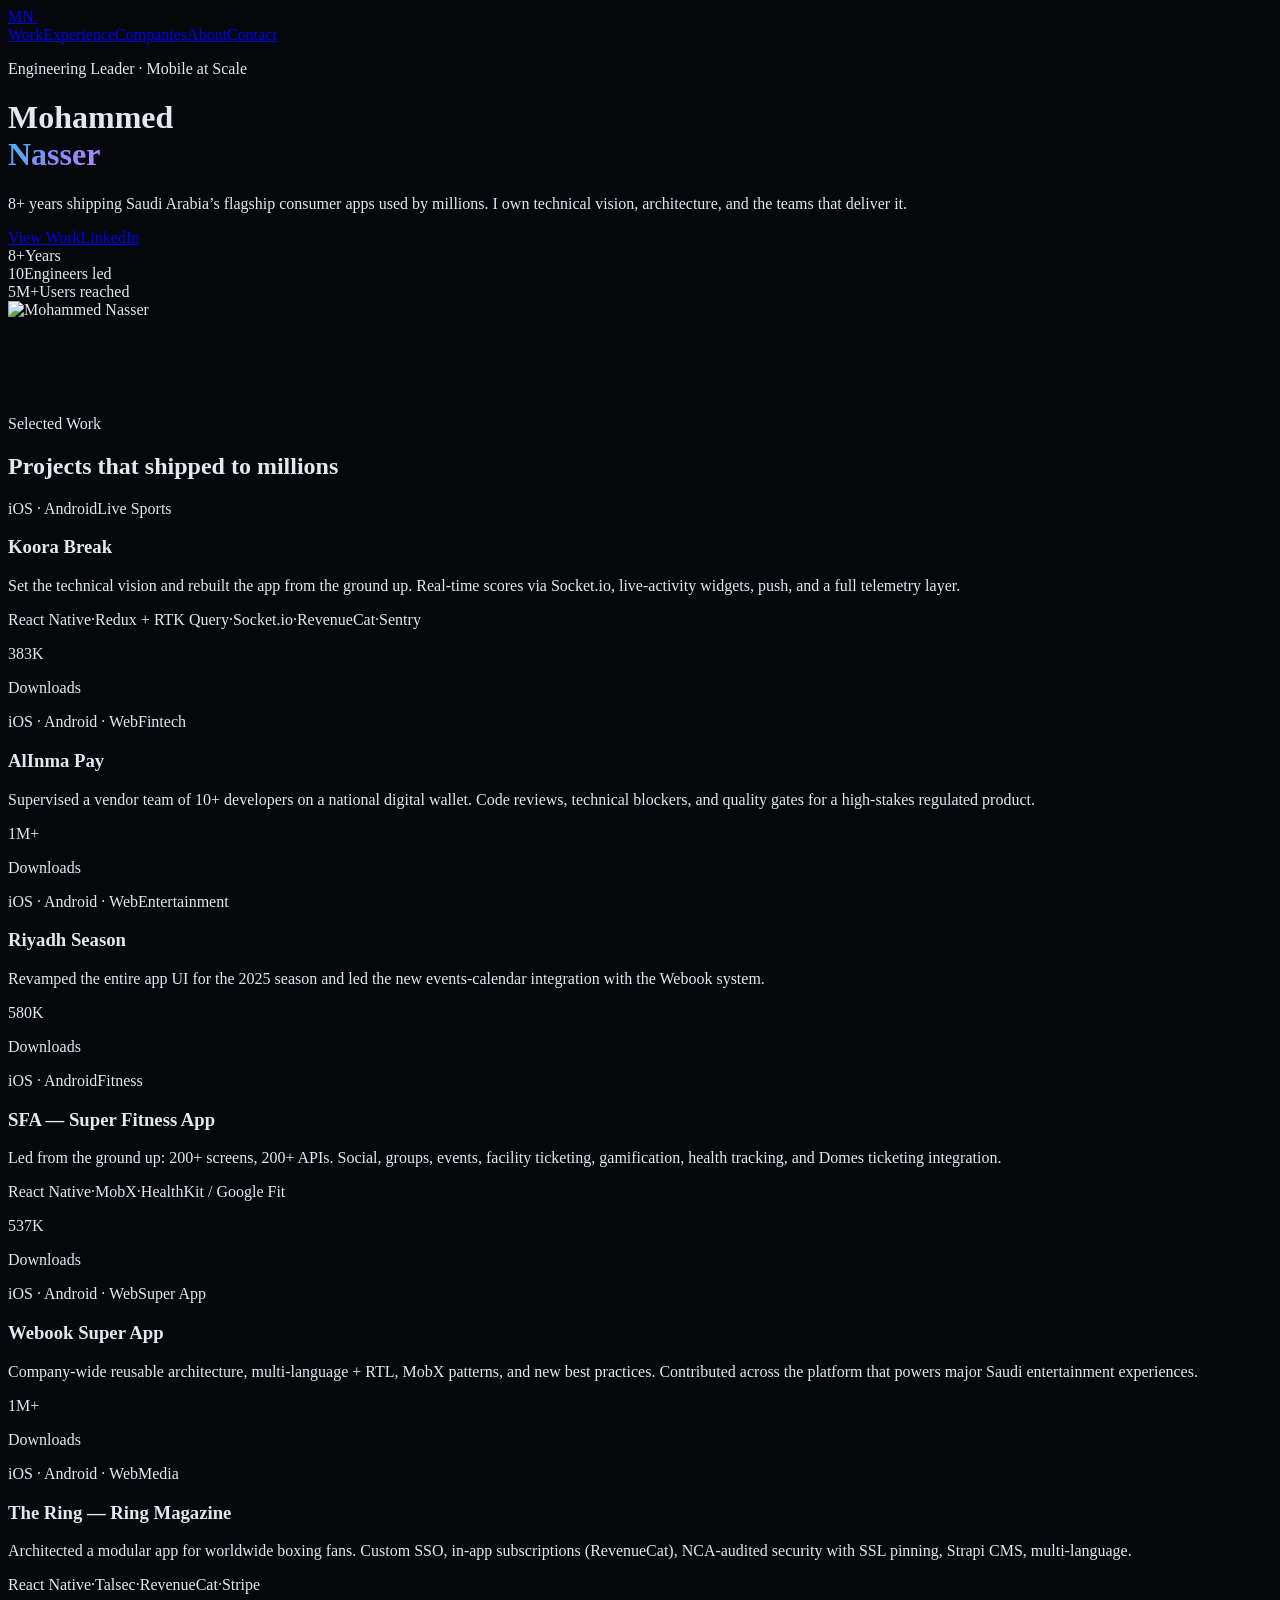
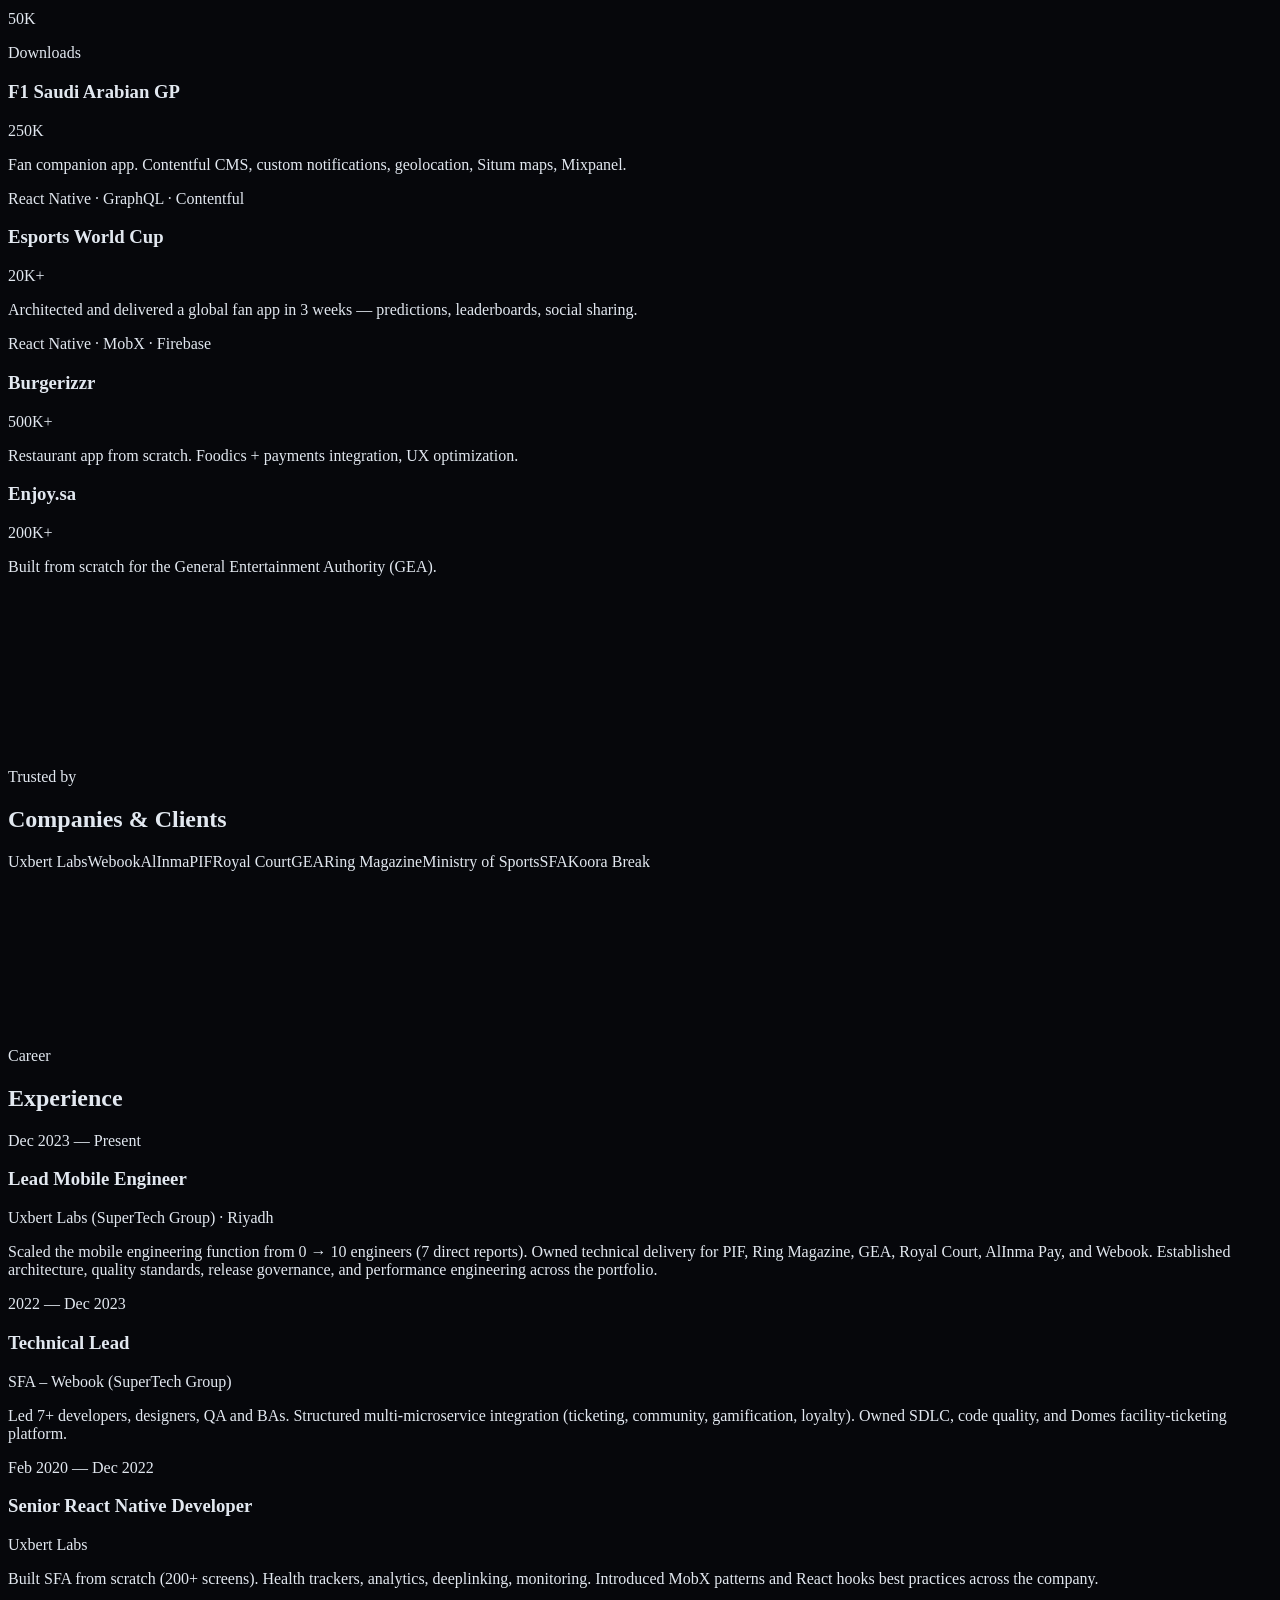
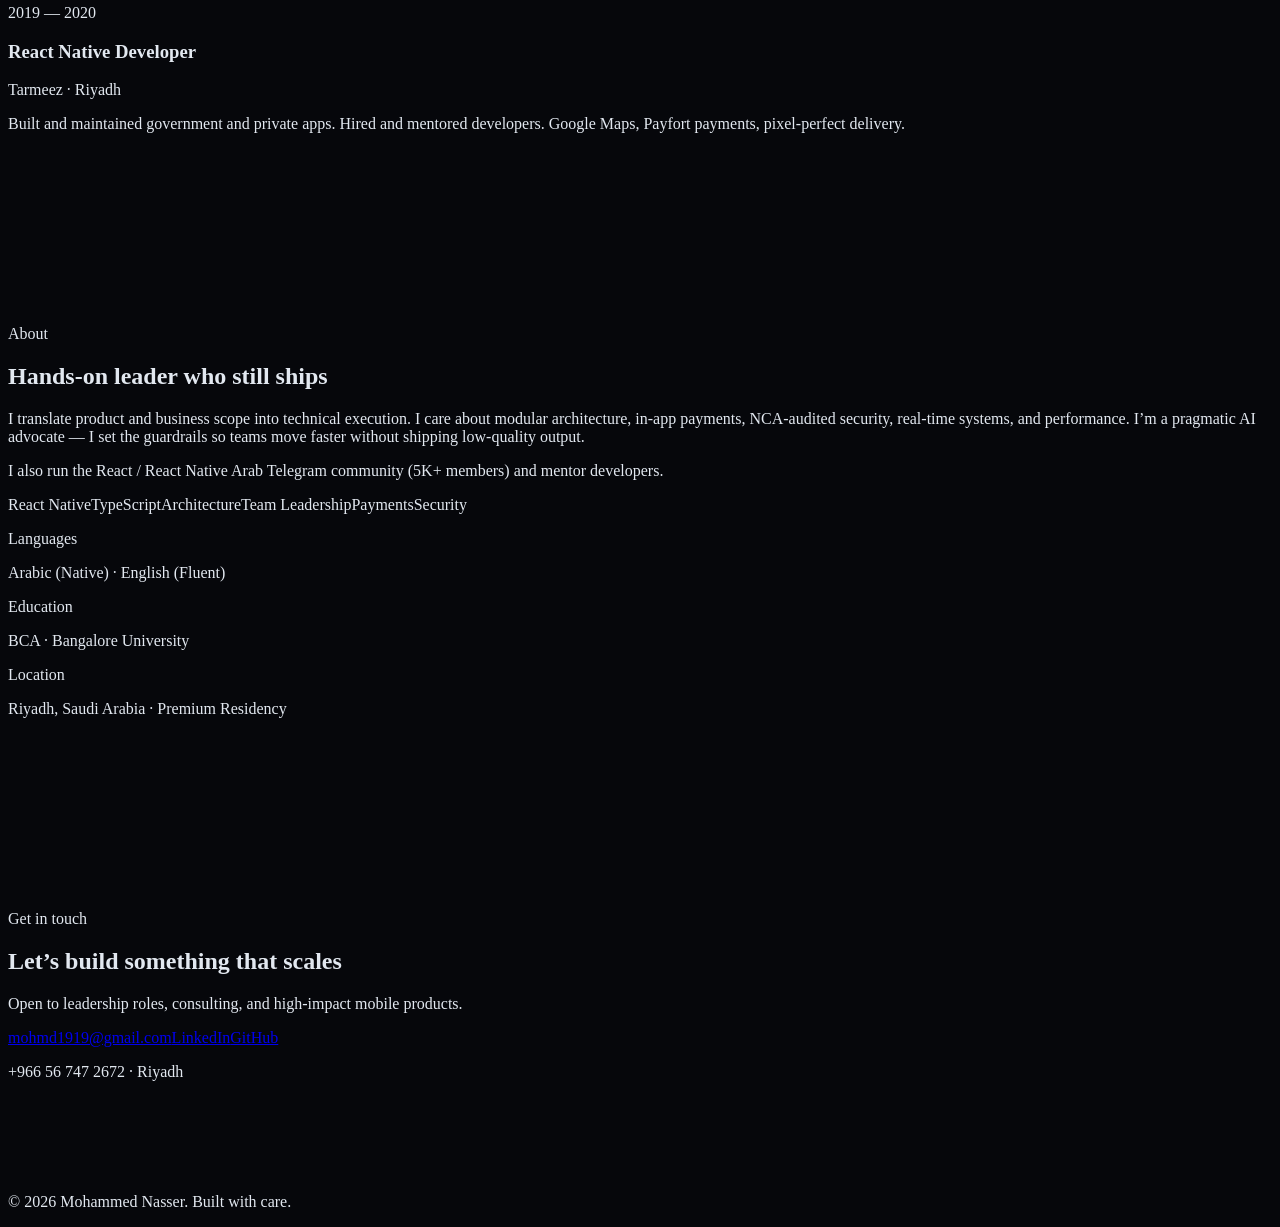
==== index.html @ 412ff5eb "feat: complete redesign — modern dark case-study portfolio for Engineering Leader role" ====
<!DOCTYPE html>
<html lang="en" class="scroll-smooth">
<head>
  <meta charset="UTF-8" />
  <meta name="viewport" content="width=device-width, initial-scale=1.0" />
  <title>Mohammed Nasser — Engineering Leader · Mobile at Scale</title>
  <meta name="description" content="Mobile technical lead with 8+ years building Saudi Arabia's flagship consumer apps. Scaled teams, owned architecture, and shipped products used by millions." />
  <link rel="icon" href="https://avatars.githubusercontent.com/u/35014984?v=4" />
  <script src="https://cdn.tailwindcss.com"></script>
  <script>tailwind.config={theme:{extend:{colors:{dark:{900:'#0a0c12',950:'#06070b'}},fontFamily:{sans:['Inter','system-ui','sans-serif']}}}}</script>
  <link href="https://fonts.googleapis.com/css2?family=Inter:wght@400;500;600;700;800&display=swap" rel="stylesheet" />
  <style>body{background:#06070b;color:#e2e8f0}.gradient-text{background:linear-gradient(135deg,#38bdf8,#818cf8,#c084fc);-webkit-background-clip:text;-webkit-text-fill-color:transparent}.card-hover{transition:all .3s ease}.card-hover:hover{transform:translateY(-4px);border-color:rgba(56,189,248,.4);box-shadow:0 20px 40px -15px rgba(56,189,248,.15)}.section-pad{padding:5rem 0}@media(max-width:768px){.section-pad{padding:3.5rem 0}}</style>
</head>
<body class="font-sans antialiased">
<nav class="fixed top-0 w-full z-50 bg-dark-950/80 backdrop-blur-xl border-b border-white/5"><div class="max-w-6xl mx-auto px-6 h-16 flex items-center justify-between"><a href="#" class="font-bold text-lg">MN<span class="text-sky-400">.</span></a><div class="hidden md:flex items-center gap-8 text-sm text-slate-400"><a href="#work" class="hover:text-white transition">Work</a><a href="#experience" class="hover:text-white transition">Experience</a><a href="#companies" class="hover:text-white transition">Companies</a><a href="#about" class="hover:text-white transition">About</a><a href="#contact" class="px-4 py-2 rounded-full bg-sky-500/10 text-sky-400 border border-sky-500/20 hover:bg-sky-500/20 transition">Contact</a></div></div></nav>
<header class="min-h-screen flex items-center pt-16"><div class="max-w-6xl mx-auto px-6 grid md:grid-cols-2 gap-12 items-center"><div><p class="text-sky-400 font-medium mb-4 tracking-wide text-sm uppercase">Engineering Leader · Mobile at Scale</p><h1 class="text-4xl md:text-6xl font-extrabold leading-tight mb-6">Mohammed<br/><span class="gradient-text">Nasser</span></h1><p class="text-lg text-slate-400 mb-8 max-w-lg leading-relaxed">8+ years shipping Saudi Arabia’s flagship consumer apps used by millions. I own technical vision, architecture, and the teams that deliver it.</p><div class="flex flex-wrap gap-4"><a href="#work" class="px-6 py-3 rounded-full bg-sky-500 text-dark-950 font-semibold hover:bg-sky-400 transition">View Work</a><a href="https://linkedin.com/in/mohmdalfaha" target="_blank" class="px-6 py-3 rounded-full border border-white/10 hover:border-white/30 transition">LinkedIn</a></div><div class="mt-10 flex gap-8 text-sm"><div><span class="block text-2xl font-bold text-white">8+</span><span class="text-slate-500">Years</span></div><div><span class="block text-2xl font-bold text-white">10</span><span class="text-slate-500">Engineers led</span></div><div><span class="block text-2xl font-bold text-white">5M+</span><span class="text-slate-500">Users reached</span></div></div></div><div class="relative"><div class="absolute -inset-4 bg-sky-500/20 blur-3xl rounded-full"></div><img src="https://avatars.githubusercontent.com/u/35014984?v=4" alt="Mohammed Nasser" class="relative rounded-2xl w-full max-w-md mx-auto border border-white/10 object-cover aspect-square" style="box-shadow:0 0 60px -15px rgba(56,189,248,.25)" /></div></div></header>
<section id="work" class="section-pad border-t border-white/5"><div class="max-w-6xl mx-auto px-6"><div class="mb-14"><p class="text-sky-400 text-sm font-medium uppercase tracking-wider mb-2">Selected Work</p><h2 class="text-3xl md:text-4xl font-bold">Projects that shipped to millions</h2></div><div class="grid gap-6">
<article class="card-hover group rounded-2xl border border-white/5 bg-dark-900/50 p-6 md:p-8 grid md:grid-cols-12 gap-6"><div class="md:col-span-8"><div class="flex flex-wrap gap-2 mb-3"><span class="text-xs px-2.5 py-1 rounded-full bg-sky-500/10 text-sky-400">iOS · Android</span><span class="text-xs px-2.5 py-1 rounded-full bg-white/5 text-slate-400">Live Sports</span></div><h3 class="text-2xl font-bold mb-2 group-hover:text-sky-400 transition">Koora Break</h3><p class="text-slate-400 mb-4">Set the technical vision and rebuilt the app from the ground up. Real-time scores via Socket.io, live-activity widgets, push, and a full telemetry layer.</p><div class="flex flex-wrap gap-2 text-xs text-slate-500"><span>React Native</span><span>·</span><span>Redux + RTK Query</span><span>·</span><span>Socket.io</span><span>·</span><span>RevenueCat</span><span>·</span><span>Sentry</span></div></div><div class="md:col-span-4 flex flex-col justify-center md:items-end"><p class="text-3xl font-bold text-white">383K</p><p class="text-slate-500 text-sm">Downloads</p></div></article>
<article class="card-hover group rounded-2xl border border-white/5 bg-dark-900/50 p-6 md:p-8 grid md:grid-cols-12 gap-6"><div class="md:col-span-8"><div class="flex flex-wrap gap-2 mb-3"><span class="text-xs px-2.5 py-1 rounded-full bg-sky-500/10 text-sky-400">iOS · Android · Web</span><span class="text-xs px-2.5 py-1 rounded-full bg-white/5 text-slate-400">Fintech</span></div><h3 class="text-2xl font-bold mb-2 group-hover:text-sky-400 transition">AlInma Pay</h3><p class="text-slate-400 mb-4">Supervised a vendor team of 10+ developers on a national digital wallet. Code reviews, technical blockers, and quality gates for a high-stakes regulated product.</p></div><div class="md:col-span-4 flex flex-col justify-center md:items-end"><p class="text-3xl font-bold text-white">1M+</p><p class="text-slate-500 text-sm">Downloads</p></div></article>
<article class="card-hover group rounded-2xl border border-white/5 bg-dark-900/50 p-6 md:p-8 grid md:grid-cols-12 gap-6"><div class="md:col-span-8"><div class="flex flex-wrap gap-2 mb-3"><span class="text-xs px-2.5 py-1 rounded-full bg-sky-500/10 text-sky-400">iOS · Android · Web</span><span class="text-xs px-2.5 py-1 rounded-full bg-white/5 text-slate-400">Entertainment</span></div><h3 class="text-2xl font-bold mb-2 group-hover:text-sky-400 transition">Riyadh Season</h3><p class="text-slate-400 mb-4">Revamped the entire app UI for the 2025 season and led the new events-calendar integration with the Webook system.</p></div><div class="md:col-span-4 flex flex-col justify-center md:items-end"><p class="text-3xl font-bold text-white">580K</p><p class="text-slate-500 text-sm">Downloads</p></div></article>
<article class="card-hover group rounded-2xl border border-white/5 bg-dark-900/50 p-6 md:p-8 grid md:grid-cols-12 gap-6"><div class="md:col-span-8"><div class="flex flex-wrap gap-2 mb-3"><span class="text-xs px-2.5 py-1 rounded-full bg-sky-500/10 text-sky-400">iOS · Android</span><span class="text-xs px-2.5 py-1 rounded-full bg-white/5 text-slate-400">Fitness</span></div><h3 class="text-2xl font-bold mb-2 group-hover:text-sky-400 transition">SFA — Super Fitness App</h3><p class="text-slate-400 mb-4">Led from the ground up: 200+ screens, 200+ APIs. Social, groups, events, facility ticketing, gamification, health tracking, and Domes ticketing integration.</p><div class="flex flex-wrap gap-2 text-xs text-slate-500"><span>React Native</span><span>·</span><span>MobX</span><span>·</span><span>HealthKit / Google Fit</span></div></div><div class="md:col-span-4 flex flex-col justify-center md:items-end"><p class="text-3xl font-bold text-white">537K</p><p class="text-slate-500 text-sm">Downloads</p></div></article>
<article class="card-hover group rounded-2xl border border-white/5 bg-dark-900/50 p-6 md:p-8 grid md:grid-cols-12 gap-6"><div class="md:col-span-8"><div class="flex flex-wrap gap-2 mb-3"><span class="text-xs px-2.5 py-1 rounded-full bg-sky-500/10 text-sky-400">iOS · Android · Web</span><span class="text-xs px-2.5 py-1 rounded-full bg-white/5 text-slate-400">Super App</span></div><h3 class="text-2xl font-bold mb-2 group-hover:text-sky-400 transition">Webook Super App</h3><p class="text-slate-400 mb-4">Company-wide reusable architecture, multi-language + RTL, MobX patterns, and new best practices. Contributed across the platform that powers major Saudi entertainment experiences.</p></div><div class="md:col-span-4 flex flex-col justify-center md:items-end"><p class="text-3xl font-bold text-white">1M+</p><p class="text-slate-500 text-sm">Downloads</p></div></article>
<article class="card-hover group rounded-2xl border border-white/5 bg-dark-900/50 p-6 md:p-8 grid md:grid-cols-12 gap-6"><div class="md:col-span-8"><div class="flex flex-wrap gap-2 mb-3"><span class="text-xs px-2.5 py-1 rounded-full bg-sky-500/10 text-sky-400">iOS · Android · Web</span><span class="text-xs px-2.5 py-1 rounded-full bg-white/5 text-slate-400">Media</span></div><h3 class="text-2xl font-bold mb-2 group-hover:text-sky-400 transition">The Ring — Ring Magazine</h3><p class="text-slate-400 mb-4">Architected a modular app for worldwide boxing fans. Custom SSO, in-app subscriptions (RevenueCat), NCA-audited security with SSL pinning, Strapi CMS, multi-language.</p><div class="flex flex-wrap gap-2 text-xs text-slate-500"><span>React Native</span><span>·</span><span>Talsec</span><span>·</span><span>RevenueCat</span><span>·</span><span>Stripe</span></div></div><div class="md:col-span-4 flex flex-col justify-center md:items-end"><p class="text-3xl font-bold text-white">50K</p><p class="text-slate-500 text-sm">Downloads</p></div></article>
<div class="grid md:grid-cols-2 gap-6"><article class="card-hover rounded-2xl border border-white/5 bg-dark-900/50 p-6"><div class="flex justify-between items-start mb-3"><h3 class="text-xl font-bold">F1 Saudi Arabian GP</h3><span class="text-lg font-semibold text-sky-400">250K</span></div><p class="text-slate-400 text-sm mb-3">Fan companion app. Contentful CMS, custom notifications, geolocation, Situm maps, Mixpanel.</p><p class="text-xs text-slate-500">React Native · GraphQL · Contentful</p></article><article class="card-hover rounded-2xl border border-white/5 bg-dark-900/50 p-6"><div class="flex justify-between items-start mb-3"><h3 class="text-xl font-bold">Esports World Cup</h3><span class="text-lg font-semibold text-sky-400">20K+</span></div><p class="text-slate-400 text-sm mb-3">Architected and delivered a global fan app in 3 weeks — predictions, leaderboards, social sharing.</p><p class="text-xs text-slate-500">React Native · MobX · Firebase</p></article><article class="card-hover rounded-2xl border border-white/5 bg-dark-900/50 p-6"><div class="flex justify-between items-start mb-3"><h3 class="text-xl font-bold">Burgerizzr</h3><span class="text-lg font-semibold text-sky-400">500K+</span></div><p class="text-slate-400 text-sm mb-3">Restaurant app from scratch. Foodics + payments integration, UX optimization.</p></article><article class="card-hover rounded-2xl border border-white/5 bg-dark-900/50 p-6"><div class="flex justify-between items-start mb-3"><h3 class="text-xl font-bold">Enjoy.sa</h3><span class="text-lg font-semibold text-sky-400">200K+</span></div><p class="text-slate-400 text-sm mb-3">Built from scratch for the General Entertainment Authority (GEA).</p></article></div></div></div></section>
<section id="companies" class="section-pad border-t border-white/5 bg-dark-900/30"><div class="max-w-6xl mx-auto px-6"><div class="mb-12 text-center"><p class="text-sky-400 text-sm font-medium uppercase tracking-wider mb-2">Trusted by</p><h2 class="text-3xl font-bold">Companies & Clients</h2></div><div class="flex flex-wrap justify-center gap-x-12 gap-y-8 items-center text-slate-400 text-lg font-medium"><span class="hover:text-white transition">Uxbert Labs</span><span class="hover:text-white transition">Webook</span><span class="hover:text-white transition">AlInma</span><span class="hover:text-white transition">PIF</span><span class="hover:text-white transition">Royal Court</span><span class="hover:text-white transition">GEA</span><span class="hover:text-white transition">Ring Magazine</span><span class="hover:text-white transition">Ministry of Sports</span><span class="hover:text-white transition">SFA</span><span class="hover:text-white transition">Koora Break</span></div></div></section>
<section id="experience" class="section-pad border-t border-white/5"><div class="max-w-6xl mx-auto px-6"><div class="mb-14"><p class="text-sky-400 text-sm font-medium uppercase tracking-wider mb-2">Career</p><h2 class="text-3xl md:text-4xl font-bold">Experience</h2></div><div class="space-y-10"><div class="grid md:grid-cols-12 gap-4"><div class="md:col-span-3 text-slate-500 text-sm">Dec 2023 — Present</div><div class="md:col-span-9"><h3 class="text-xl font-bold">Lead Mobile Engineer</h3><p class="text-sky-400 mb-2">Uxbert Labs (SuperTech Group) · Riyadh</p><p class="text-slate-400">Scaled the mobile engineering function from 0 → 10 engineers (7 direct reports). Owned technical delivery for PIF, Ring Magazine, GEA, Royal Court, AlInma Pay, and Webook. Established architecture, quality standards, release governance, and performance engineering across the portfolio.</p></div></div><div class="grid md:grid-cols-12 gap-4"><div class="md:col-span-3 text-slate-500 text-sm">2022 — Dec 2023</div><div class="md:col-span-9"><h3 class="text-xl font-bold">Technical Lead</h3><p class="text-sky-400 mb-2">SFA – Webook (SuperTech Group)</p><p class="text-slate-400">Led 7+ developers, designers, QA and BAs. Structured multi-microservice integration (ticketing, community, gamification, loyalty). Owned SDLC, code quality, and Domes facility-ticketing platform.</p></div></div><div class="grid md:grid-cols-12 gap-4"><div class="md:col-span-3 text-slate-500 text-sm">Feb 2020 — Dec 2022</div><div class="md:col-span-9"><h3 class="text-xl font-bold">Senior React Native Developer</h3><p class="text-sky-400 mb-2">Uxbert Labs</p><p class="text-slate-400">Built SFA from scratch (200+ screens). Health trackers, analytics, deeplinking, monitoring. Introduced MobX patterns and React hooks best practices across the company.</p></div></div><div class="grid md:grid-cols-12 gap-4"><div class="md:col-span-3 text-slate-500 text-sm">2019 — 2020</div><div class="md:col-span-9"><h3 class="text-xl font-bold">React Native Developer</h3><p class="text-sky-400 mb-2">Tarmeez · Riyadh</p><p class="text-slate-400">Built and maintained government and private apps. Hired and mentored developers. Google Maps, Payfort payments, pixel-perfect delivery.</p></div></div></div></div></section>
<section id="about" class="section-pad border-t border-white/5 bg-dark-900/30"><div class="max-w-6xl mx-auto px-6 grid md:grid-cols-2 gap-12 items-center"><div><p class="text-sky-400 text-sm font-medium uppercase tracking-wider mb-2">About</p><h2 class="text-3xl font-bold mb-6">Hands-on leader who still ships</h2><p class="text-slate-400 leading-relaxed mb-4">I translate product and business scope into technical execution. I care about modular architecture, in-app payments, NCA-audited security, real-time systems, and performance. I’m a pragmatic AI advocate — I set the guardrails so teams move faster without shipping low-quality output.</p><p class="text-slate-400 leading-relaxed mb-6">I also run the React / React Native Arab Telegram community (5K+ members) and mentor developers.</p><div class="flex flex-wrap gap-3 text-sm"><span class="px-3 py-1.5 rounded-full bg-white/5 border border-white/10">React Native</span><span class="px-3 py-1.5 rounded-full bg-white/5 border border-white/10">TypeScript</span><span class="px-3 py-1.5 rounded-full bg-white/5 border border-white/10">Architecture</span><span class="px-3 py-1.5 rounded-full bg-white/5 border border-white/10">Team Leadership</span><span class="px-3 py-1.5 rounded-full bg-white/5 border border-white/10">Payments</span><span class="px-3 py-1.5 rounded-full bg-white/5 border border-white/10">Security</span></div></div><div class="space-y-4"><div class="rounded-xl border border-white/5 bg-dark-950 p-5"><p class="text-slate-500 text-sm mb-1">Languages</p><p class="font-medium">Arabic (Native) · English (Fluent)</p></div><div class="rounded-xl border border-white/5 bg-dark-950 p-5"><p class="text-slate-500 text-sm mb-1">Education</p><p class="font-medium">BCA · Bangalore University</p></div><div class="rounded-xl border border-white/5 bg-dark-950 p-5"><p class="text-slate-500 text-sm mb-1">Location</p><p class="font-medium">Riyadh, Saudi Arabia · Premium Residency</p></div></div></div></section>
<section id="contact" class="section-pad border-t border-white/5"><div class="max-w-3xl mx-auto px-6 text-center"><p class="text-sky-400 text-sm font-medium uppercase tracking-wider mb-2">Get in touch</p><h2 class="text-3xl md:text-4xl font-bold mb-6">Let’s build something that scales</h2><p class="text-slate-400 mb-10">Open to leadership roles, consulting, and high-impact mobile products.</p><div class="flex flex-wrap justify-center gap-4"><a href="mailto:mohmd1919@gmail.com" class="px-6 py-3 rounded-full bg-sky-500 text-dark-950 font-semibold hover:bg-sky-400 transition">mohmd1919@gmail.com</a><a href="https://linkedin.com/in/mohmdalfaha" target="_blank" class="px-6 py-3 rounded-full border border-white/10 hover:border-white/30 transition">LinkedIn</a><a href="https://github.com/mohmdalfaha" target="_blank" class="px-6 py-3 rounded-full border border-white/10 hover:border-white/30 transition">GitHub</a></div><p class="mt-8 text-slate-500 text-sm">+966 56 747 2672 · Riyadh</p></div></section>
<footer class="border-t border-white/5 py-8 text-center text-slate-600 text-sm"><p>© 2026 Mohammed Nasser. Built with care.</p></footer>
</body>
</html>
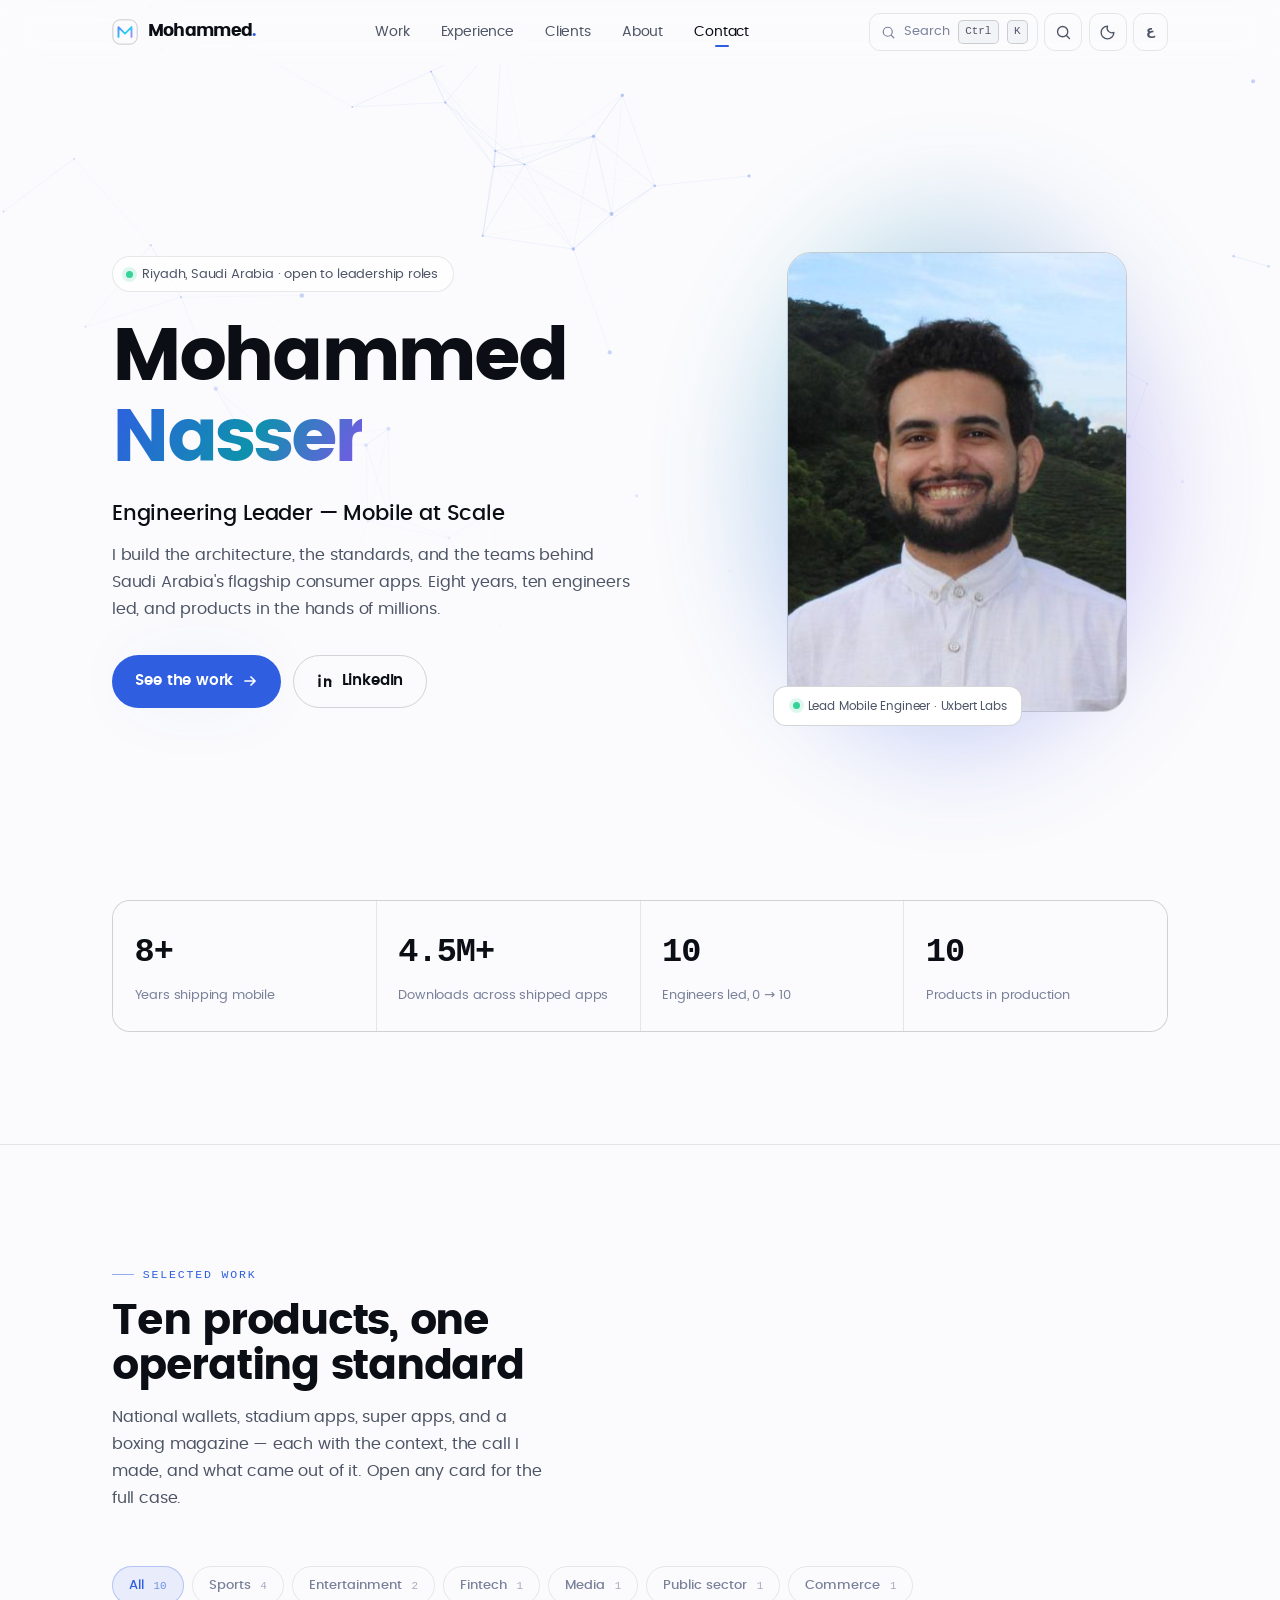
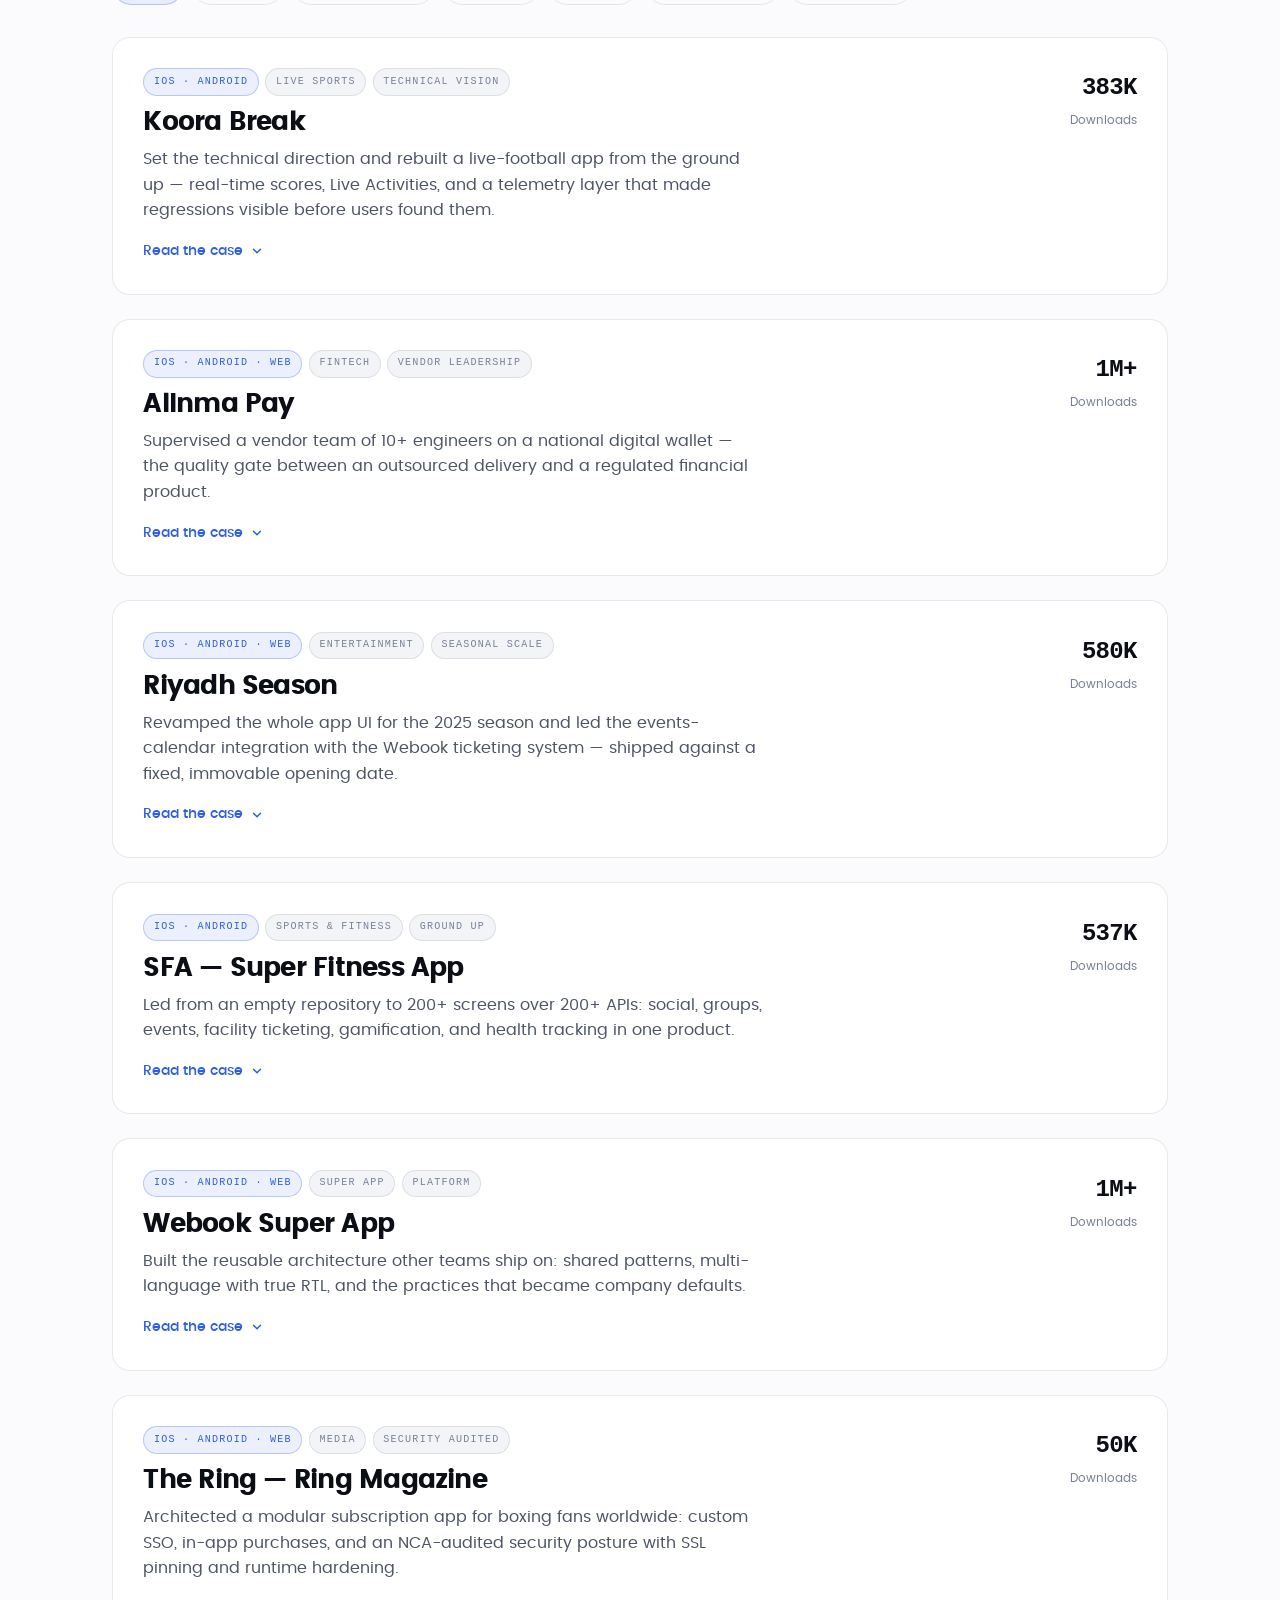
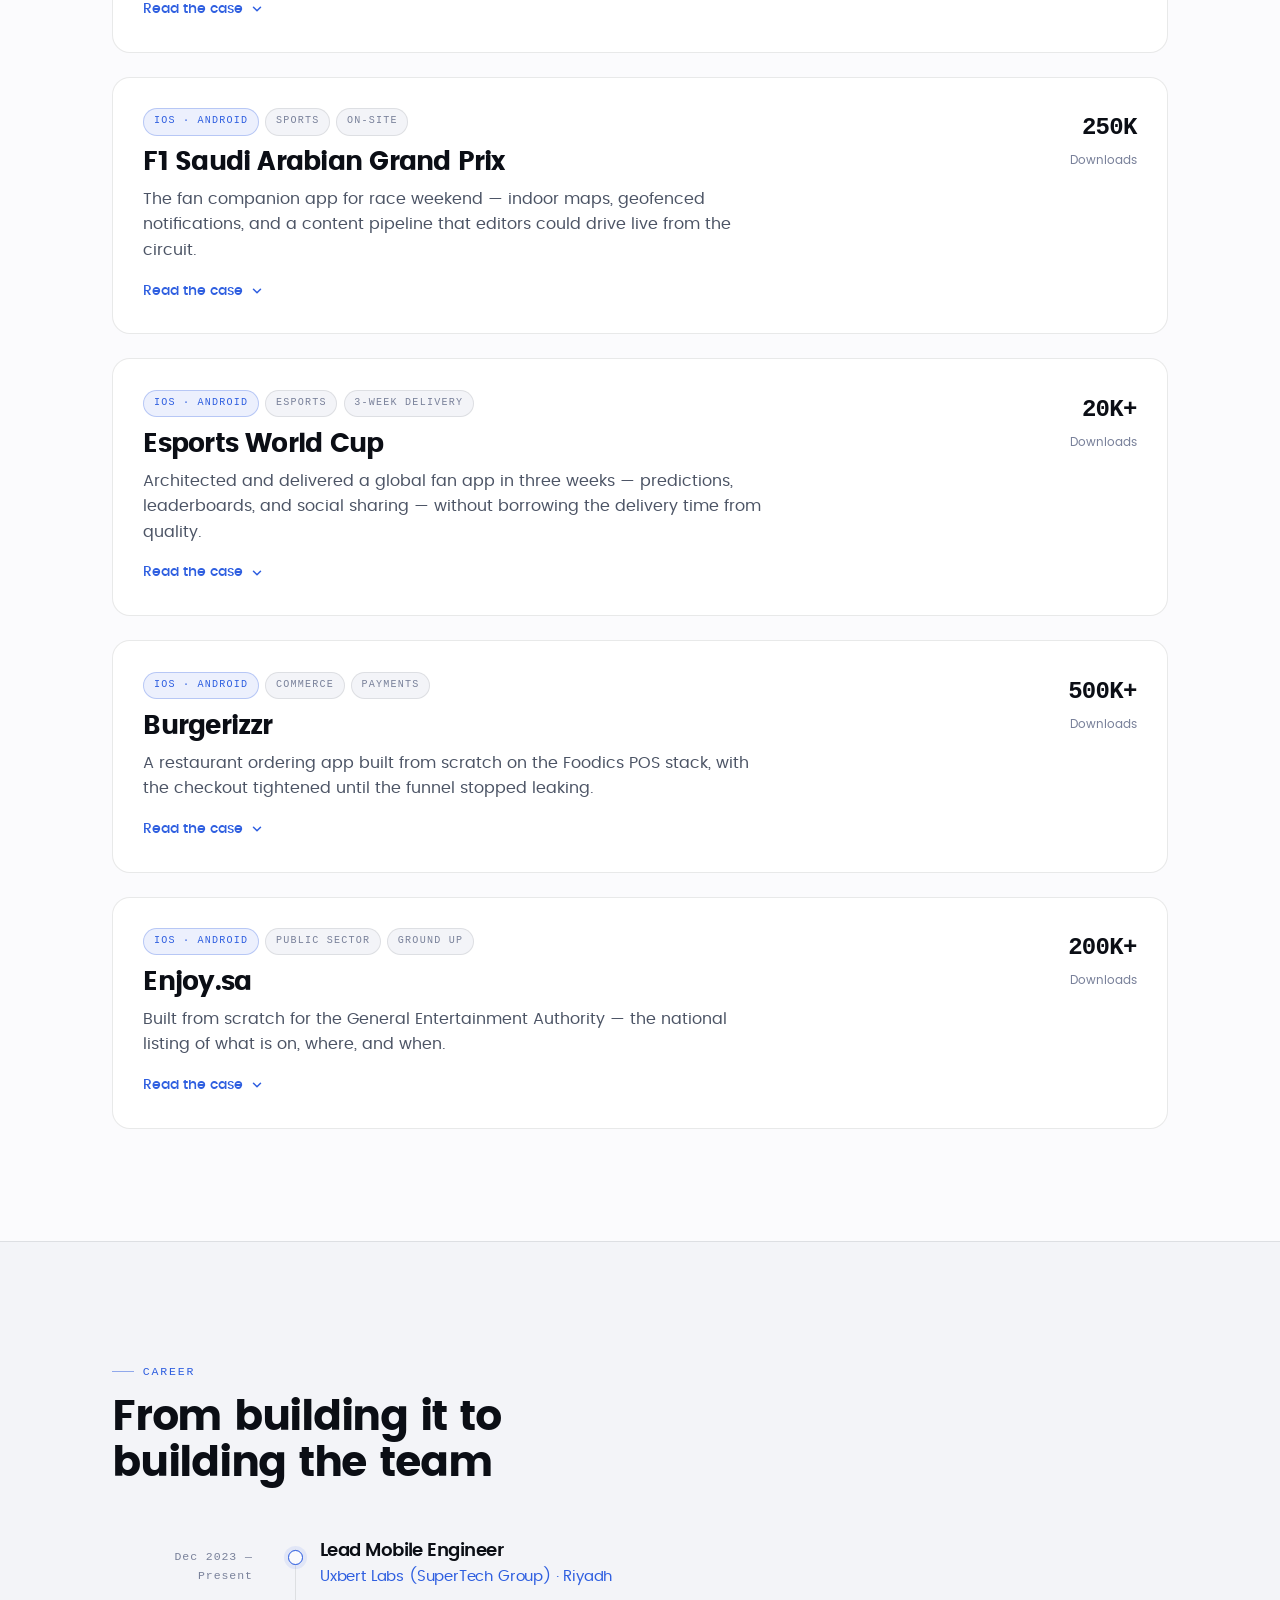
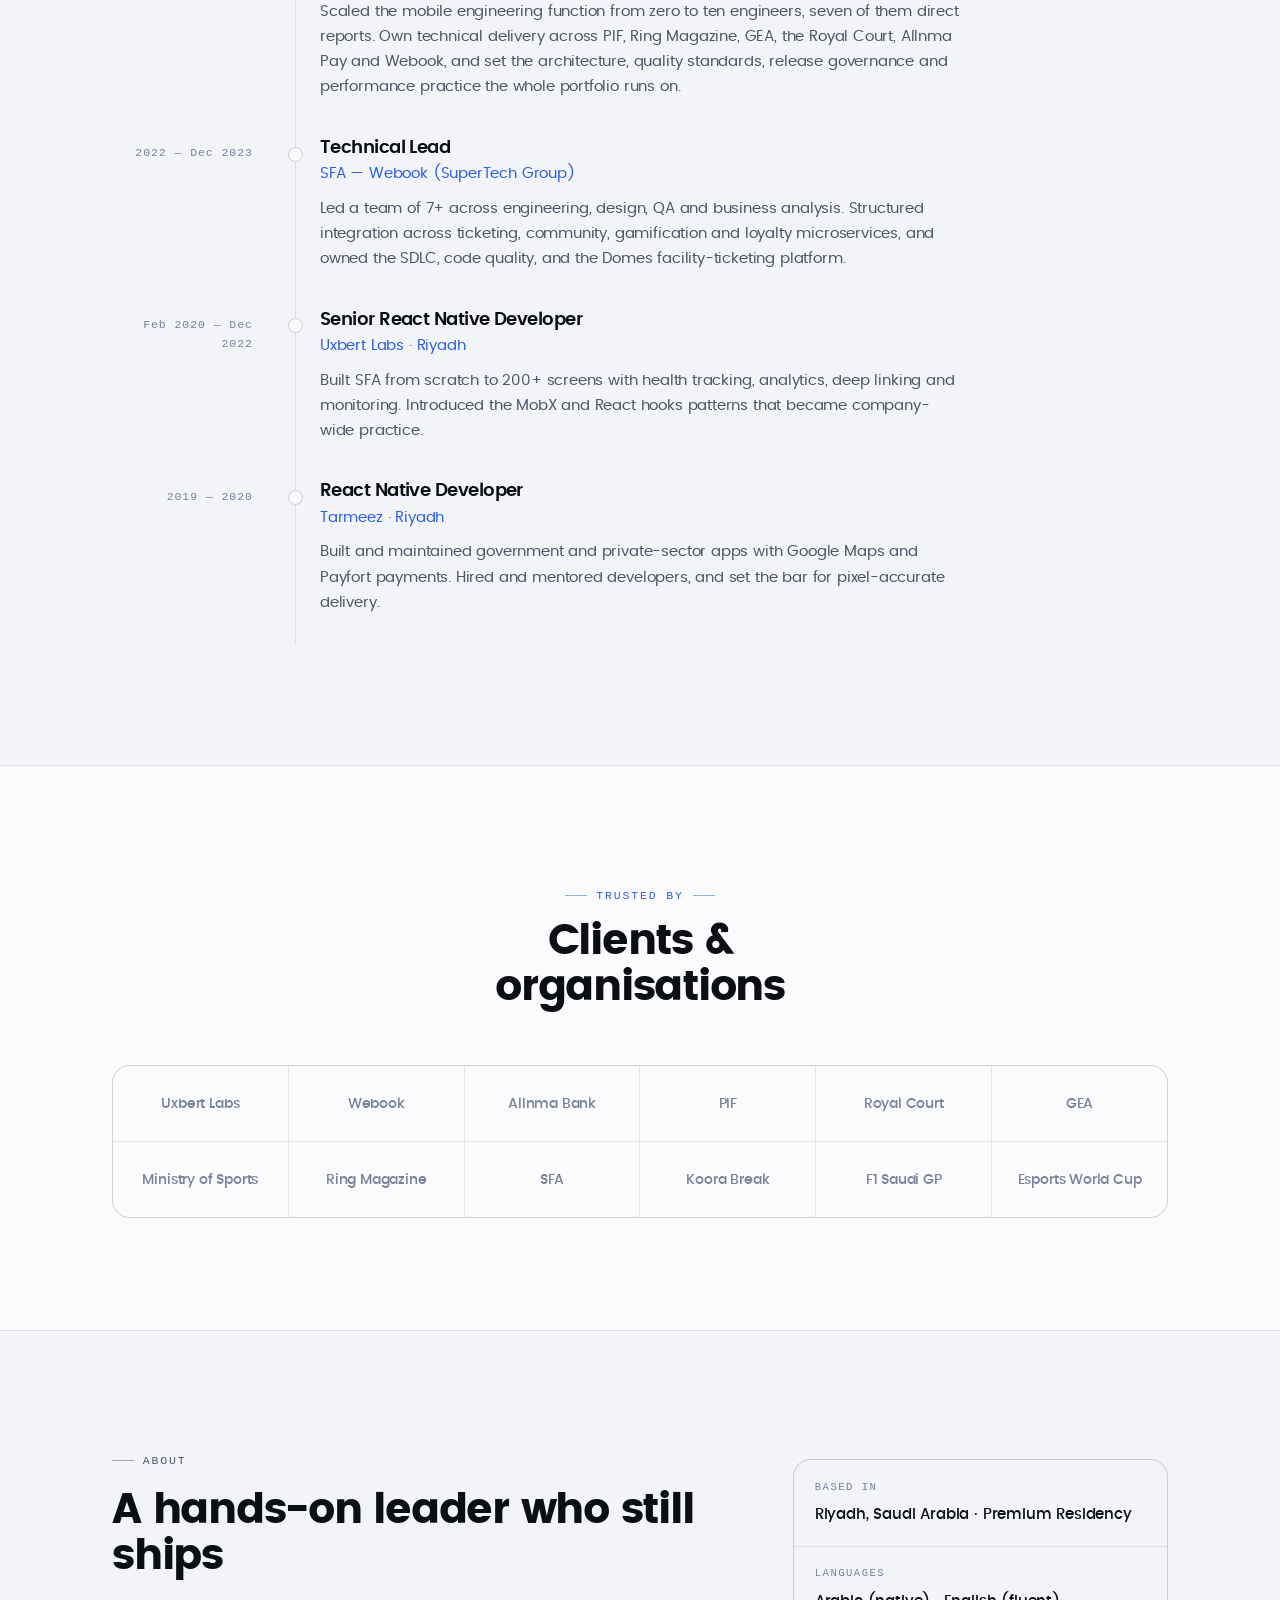
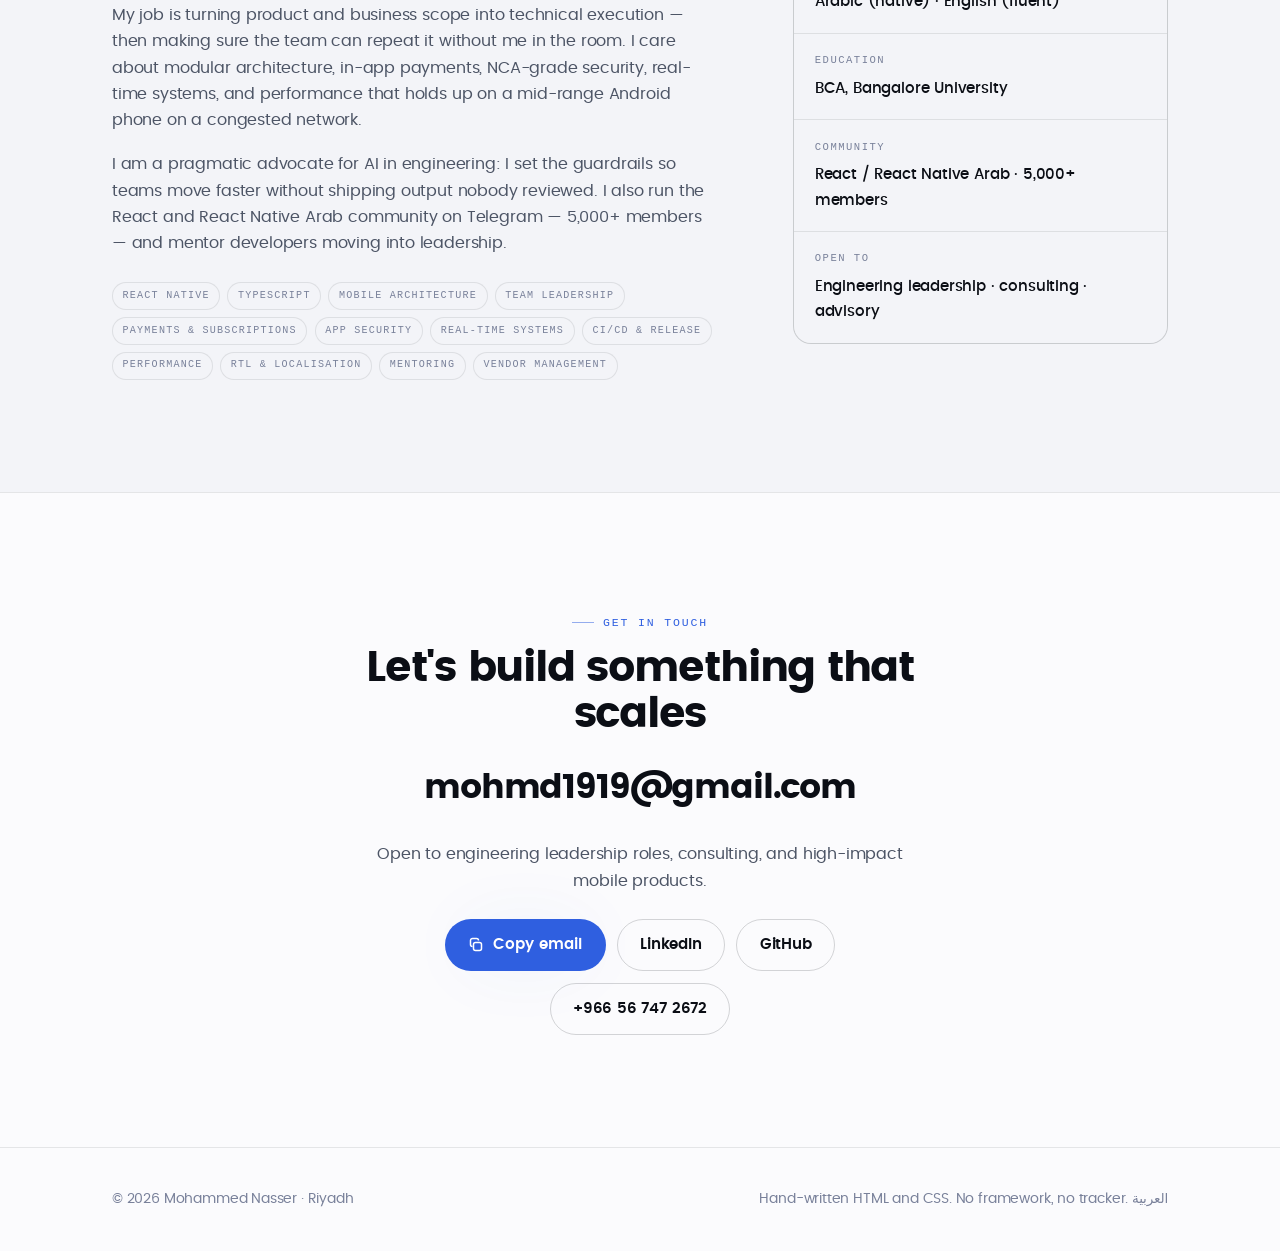
==== commit 1c7ac65b: "feat: rebuild portfolio as a dependency-free bilingual case-study site Replaces the Tailwind Play CD" ====
--- a/index.html
+++ b/index.html
@@ -1,31 +1,552 @@
 <!DOCTYPE html>
-<html lang="en" class="scroll-smooth">
+<html lang="en" dir="ltr">
 <head>
-  <meta charset="UTF-8" />
-  <meta name="viewport" content="width=device-width, initial-scale=1.0" />
-  <title>Mohammed Nasser — Engineering Leader · Mobile at Scale</title>
-  <meta name="description" content="Mobile technical lead with 8+ years building Saudi Arabia's flagship consumer apps. Scaled teams, owned architecture, and shipped products used by millions." />
-  <link rel="icon" href="https://avatars.githubusercontent.com/u/35014984?v=4" />
-  <script src="https://cdn.tailwindcss.com"></script>
-  <script>tailwind.config={theme:{extend:{colors:{dark:{900:'#0a0c12',950:'#06070b'}},fontFamily:{sans:['Inter','system-ui','sans-serif']}}}}</script>
-  <link href="https://fonts.googleapis.com/css2?family=Inter:wght@400;500;600;700;800&display=swap" rel="stylesheet" />
-  <style>body{background:#06070b;color:#e2e8f0}.gradient-text{background:linear-gradient(135deg,#38bdf8,#818cf8,#c084fc);-webkit-background-clip:text;-webkit-text-fill-color:transparent}.card-hover{transition:all .3s ease}.card-hover:hover{transform:translateY(-4px);border-color:rgba(56,189,248,.4);box-shadow:0 20px 40px -15px rgba(56,189,248,.15)}.section-pad{padding:5rem 0}@media(max-width:768px){.section-pad{padding:3.5rem 0}}</style>
+<meta charset="utf-8">
+<meta name="viewport" content="width=device-width,initial-scale=1,viewport-fit=cover">
+<title>Mohammed Nasser — Engineering Leader, Mobile at Scale</title>
+<meta name="description" content="Lead Mobile Engineer in Riyadh. Eight years shipping Saudi Arabia's flagship consumer apps — Riyadh Season, AlInma Pay, SFA, F1 Saudi GP — to more than 4.5 million downloads. Architecture, team leadership, and delivery.">
+<meta name="author" content="Mohammed Nasser">
+<meta name="theme-color" content="#07080c" media="(prefers-color-scheme:dark)">
+<meta name="theme-color" content="#fbfbfd" media="(prefers-color-scheme:light)">
+<link rel="canonical" href="https://mohmdalfaha.github.io/">
+<link rel="alternate" hreflang="en" href="https://mohmdalfaha.github.io/">
+<link rel="alternate" hreflang="ar" href="https://mohmdalfaha.github.io/indexAr.html">
+<link rel="alternate" hreflang="x-default" href="https://mohmdalfaha.github.io/">
+
+<meta property="og:type" content="profile">
+<meta property="og:site_name" content="Mohammed Nasser">
+<meta property="og:title" content="Mohammed Nasser — Engineering Leader, Mobile at Scale">
+<meta property="og:description" content="Eight years shipping Saudi Arabia's flagship consumer apps to 4.5M+ downloads. Architecture, team leadership, and delivery.">
+<meta property="og:url" content="https://mohmdalfaha.github.io/">
+<meta property="og:image" content="https://mohmdalfaha.github.io/assets/img/og.png">
+<meta property="og:image:width" content="1200">
+<meta property="og:image:height" content="630">
+<meta property="og:locale" content="en_US">
+<meta property="og:locale:alternate" content="ar_SA">
+<meta name="twitter:card" content="summary_large_image">
+<meta name="twitter:title" content="Mohammed Nasser — Engineering Leader, Mobile at Scale">
+<meta name="twitter:description" content="Eight years shipping Saudi Arabia's flagship consumer apps to 4.5M+ downloads.">
+<meta name="twitter:image" content="https://mohmdalfaha.github.io/assets/img/og.png">
+
+<link rel="icon" href="assets/img/favicon.svg" type="image/svg+xml">
+<link rel="apple-touch-icon" href="assets/img/portrait.jpg">
+<link rel="preload" href="assets/fonts/poppins-semibold.woff2" as="font" type="font/woff2" crossorigin>
+<link rel="preload" href="assets/fonts/poppins-regular.woff2" as="font" type="font/woff2" crossorigin>
+<link rel="stylesheet" href="assets/css/site.css">
+<script>/* set theme before first paint so there is no flash */
+(function(){try{var t=localStorage.getItem('theme');if(!t)t=matchMedia('(prefers-color-scheme:light)').matches?'light':'dark';document.documentElement.setAttribute('data-theme',t);}catch(e){}})();</script>
+<script defer src="assets/js/site.js"></script>
 </head>
-<body class="font-sans antialiased">
-<nav class="fixed top-0 w-full z-50 bg-dark-950/80 backdrop-blur-xl border-b border-white/5"><div class="max-w-6xl mx-auto px-6 h-16 flex items-center justify-between"><a href="#" class="font-bold text-lg">MN<span class="text-sky-400">.</span></a><div class="hidden md:flex items-center gap-8 text-sm text-slate-400"><a href="#work" class="hover:text-white transition">Work</a><a href="#experience" class="hover:text-white transition">Experience</a><a href="#companies" class="hover:text-white transition">Companies</a><a href="#about" class="hover:text-white transition">About</a><a href="#contact" class="px-4 py-2 rounded-full bg-sky-500/10 text-sky-400 border border-sky-500/20 hover:bg-sky-500/20 transition">Contact</a></div></div></nav>
-<header class="min-h-screen flex items-center pt-16"><div class="max-w-6xl mx-auto px-6 grid md:grid-cols-2 gap-12 items-center"><div><p class="text-sky-400 font-medium mb-4 tracking-wide text-sm uppercase">Engineering Leader · Mobile at Scale</p><h1 class="text-4xl md:text-6xl font-extrabold leading-tight mb-6">Mohammed<br/><span class="gradient-text">Nasser</span></h1><p class="text-lg text-slate-400 mb-8 max-w-lg leading-relaxed">8+ years shipping Saudi Arabia’s flagship consumer apps used by millions. I own technical vision, architecture, and the teams that deliver it.</p><div class="flex flex-wrap gap-4"><a href="#work" class="px-6 py-3 rounded-full bg-sky-500 text-dark-950 font-semibold hover:bg-sky-400 transition">View Work</a><a href="https://linkedin.com/in/mohmdalfaha" target="_blank" class="px-6 py-3 rounded-full border border-white/10 hover:border-white/30 transition">LinkedIn</a></div><div class="mt-10 flex gap-8 text-sm"><div><span class="block text-2xl font-bold text-white">8+</span><span class="text-slate-500">Years</span></div><div><span class="block text-2xl font-bold text-white">10</span><span class="text-slate-500">Engineers led</span></div><div><span class="block text-2xl font-bold text-white">5M+</span><span class="text-slate-500">Users reached</span></div></div></div><div class="relative"><div class="absolute -inset-4 bg-sky-500/20 blur-3xl rounded-full"></div><img src="https://avatars.githubusercontent.com/u/35014984?v=4" alt="Mohammed Nasser" class="relative rounded-2xl w-full max-w-md mx-auto border border-white/10 object-cover aspect-square" style="box-shadow:0 0 60px -15px rgba(56,189,248,.25)" /></div></div></header>
-<section id="work" class="section-pad border-t border-white/5"><div class="max-w-6xl mx-auto px-6"><div class="mb-14"><p class="text-sky-400 text-sm font-medium uppercase tracking-wider mb-2">Selected Work</p><h2 class="text-3xl md:text-4xl font-bold">Projects that shipped to millions</h2></div><div class="grid gap-6">
-<article class="card-hover group rounded-2xl border border-white/5 bg-dark-900/50 p-6 md:p-8 grid md:grid-cols-12 gap-6"><div class="md:col-span-8"><div class="flex flex-wrap gap-2 mb-3"><span class="text-xs px-2.5 py-1 rounded-full bg-sky-500/10 text-sky-400">iOS · Android</span><span class="text-xs px-2.5 py-1 rounded-full bg-white/5 text-slate-400">Live Sports</span></div><h3 class="text-2xl font-bold mb-2 group-hover:text-sky-400 transition">Koora Break</h3><p class="text-slate-400 mb-4">Set the technical vision and rebuilt the app from the ground up. Real-time scores via Socket.io, live-activity widgets, push, and a full telemetry layer.</p><div class="flex flex-wrap gap-2 text-xs text-slate-500"><span>React Native</span><span>·</span><span>Redux + RTK Query</span><span>·</span><span>Socket.io</span><span>·</span><span>RevenueCat</span><span>·</span><span>Sentry</span></div></div><div class="md:col-span-4 flex flex-col justify-center md:items-end"><p class="text-3xl font-bold text-white">383K</p><p class="text-slate-500 text-sm">Downloads</p></div></article>
-<article class="card-hover group rounded-2xl border border-white/5 bg-dark-900/50 p-6 md:p-8 grid md:grid-cols-12 gap-6"><div class="md:col-span-8"><div class="flex flex-wrap gap-2 mb-3"><span class="text-xs px-2.5 py-1 rounded-full bg-sky-500/10 text-sky-400">iOS · Android · Web</span><span class="text-xs px-2.5 py-1 rounded-full bg-white/5 text-slate-400">Fintech</span></div><h3 class="text-2xl font-bold mb-2 group-hover:text-sky-400 transition">AlInma Pay</h3><p class="text-slate-400 mb-4">Supervised a vendor team of 10+ developers on a national digital wallet. Code reviews, technical blockers, and quality gates for a high-stakes regulated product.</p></div><div class="md:col-span-4 flex flex-col justify-center md:items-end"><p class="text-3xl font-bold text-white">1M+</p><p class="text-slate-500 text-sm">Downloads</p></div></article>
-<article class="card-hover group rounded-2xl border border-white/5 bg-dark-900/50 p-6 md:p-8 grid md:grid-cols-12 gap-6"><div class="md:col-span-8"><div class="flex flex-wrap gap-2 mb-3"><span class="text-xs px-2.5 py-1 rounded-full bg-sky-500/10 text-sky-400">iOS · Android · Web</span><span class="text-xs px-2.5 py-1 rounded-full bg-white/5 text-slate-400">Entertainment</span></div><h3 class="text-2xl font-bold mb-2 group-hover:text-sky-400 transition">Riyadh Season</h3><p class="text-slate-400 mb-4">Revamped the entire app UI for the 2025 season and led the new events-calendar integration with the Webook system.</p></div><div class="md:col-span-4 flex flex-col justify-center md:items-end"><p class="text-3xl font-bold text-white">580K</p><p class="text-slate-500 text-sm">Downloads</p></div></article>
-<article class="card-hover group rounded-2xl border border-white/5 bg-dark-900/50 p-6 md:p-8 grid md:grid-cols-12 gap-6"><div class="md:col-span-8"><div class="flex flex-wrap gap-2 mb-3"><span class="text-xs px-2.5 py-1 rounded-full bg-sky-500/10 text-sky-400">iOS · Android</span><span class="text-xs px-2.5 py-1 rounded-full bg-white/5 text-slate-400">Fitness</span></div><h3 class="text-2xl font-bold mb-2 group-hover:text-sky-400 transition">SFA — Super Fitness App</h3><p class="text-slate-400 mb-4">Led from the ground up: 200+ screens, 200+ APIs. Social, groups, events, facility ticketing, gamification, health tracking, and Domes ticketing integration.</p><div class="flex flex-wrap gap-2 text-xs text-slate-500"><span>React Native</span><span>·</span><span>MobX</span><span>·</span><span>HealthKit / Google Fit</span></div></div><div class="md:col-span-4 flex flex-col justify-center md:items-end"><p class="text-3xl font-bold text-white">537K</p><p class="text-slate-500 text-sm">Downloads</p></div></article>
-<article class="card-hover group rounded-2xl border border-white/5 bg-dark-900/50 p-6 md:p-8 grid md:grid-cols-12 gap-6"><div class="md:col-span-8"><div class="flex flex-wrap gap-2 mb-3"><span class="text-xs px-2.5 py-1 rounded-full bg-sky-500/10 text-sky-400">iOS · Android · Web</span><span class="text-xs px-2.5 py-1 rounded-full bg-white/5 text-slate-400">Super App</span></div><h3 class="text-2xl font-bold mb-2 group-hover:text-sky-400 transition">Webook Super App</h3><p class="text-slate-400 mb-4">Company-wide reusable architecture, multi-language + RTL, MobX patterns, and new best practices. Contributed across the platform that powers major Saudi entertainment experiences.</p></div><div class="md:col-span-4 flex flex-col justify-center md:items-end"><p class="text-3xl font-bold text-white">1M+</p><p class="text-slate-500 text-sm">Downloads</p></div></article>
-<article class="card-hover group rounded-2xl border border-white/5 bg-dark-900/50 p-6 md:p-8 grid md:grid-cols-12 gap-6"><div class="md:col-span-8"><div class="flex flex-wrap gap-2 mb-3"><span class="text-xs px-2.5 py-1 rounded-full bg-sky-500/10 text-sky-400">iOS · Android · Web</span><span class="text-xs px-2.5 py-1 rounded-full bg-white/5 text-slate-400">Media</span></div><h3 class="text-2xl font-bold mb-2 group-hover:text-sky-400 transition">The Ring — Ring Magazine</h3><p class="text-slate-400 mb-4">Architected a modular app for worldwide boxing fans. Custom SSO, in-app subscriptions (RevenueCat), NCA-audited security with SSL pinning, Strapi CMS, multi-language.</p><div class="flex flex-wrap gap-2 text-xs text-slate-500"><span>React Native</span><span>·</span><span>Talsec</span><span>·</span><span>RevenueCat</span><span>·</span><span>Stripe</span></div></div><div class="md:col-span-4 flex flex-col justify-center md:items-end"><p class="text-3xl font-bold text-white">50K</p><p class="text-slate-500 text-sm">Downloads</p></div></article>
-<div class="grid md:grid-cols-2 gap-6"><article class="card-hover rounded-2xl border border-white/5 bg-dark-900/50 p-6"><div class="flex justify-between items-start mb-3"><h3 class="text-xl font-bold">F1 Saudi Arabian GP</h3><span class="text-lg font-semibold text-sky-400">250K</span></div><p class="text-slate-400 text-sm mb-3">Fan companion app. Contentful CMS, custom notifications, geolocation, Situm maps, Mixpanel.</p><p class="text-xs text-slate-500">React Native · GraphQL · Contentful</p></article><article class="card-hover rounded-2xl border border-white/5 bg-dark-900/50 p-6"><div class="flex justify-between items-start mb-3"><h3 class="text-xl font-bold">Esports World Cup</h3><span class="text-lg font-semibold text-sky-400">20K+</span></div><p class="text-slate-400 text-sm mb-3">Architected and delivered a global fan app in 3 weeks — predictions, leaderboards, social sharing.</p><p class="text-xs text-slate-500">React Native · MobX · Firebase</p></article><article class="card-hover rounded-2xl border border-white/5 bg-dark-900/50 p-6"><div class="flex justify-between items-start mb-3"><h3 class="text-xl font-bold">Burgerizzr</h3><span class="text-lg font-semibold text-sky-400">500K+</span></div><p class="text-slate-400 text-sm mb-3">Restaurant app from scratch. Foodics + payments integration, UX optimization.</p></article><article class="card-hover rounded-2xl border border-white/5 bg-dark-900/50 p-6"><div class="flex justify-between items-start mb-3"><h3 class="text-xl font-bold">Enjoy.sa</h3><span class="text-lg font-semibold text-sky-400">200K+</span></div><p class="text-slate-400 text-sm mb-3">Built from scratch for the General Entertainment Authority (GEA).</p></article></div></div></div></section>
-<section id="companies" class="section-pad border-t border-white/5 bg-dark-900/30"><div class="max-w-6xl mx-auto px-6"><div class="mb-12 text-center"><p class="text-sky-400 text-sm font-medium uppercase tracking-wider mb-2">Trusted by</p><h2 class="text-3xl font-bold">Companies & Clients</h2></div><div class="flex flex-wrap justify-center gap-x-12 gap-y-8 items-center text-slate-400 text-lg font-medium"><span class="hover:text-white transition">Uxbert Labs</span><span class="hover:text-white transition">Webook</span><span class="hover:text-white transition">AlInma</span><span class="hover:text-white transition">PIF</span><span class="hover:text-white transition">Royal Court</span><span class="hover:text-white transition">GEA</span><span class="hover:text-white transition">Ring Magazine</span><span class="hover:text-white transition">Ministry of Sports</span><span class="hover:text-white transition">SFA</span><span class="hover:text-white transition">Koora Break</span></div></div></section>
-<section id="experience" class="section-pad border-t border-white/5"><div class="max-w-6xl mx-auto px-6"><div class="mb-14"><p class="text-sky-400 text-sm font-medium uppercase tracking-wider mb-2">Career</p><h2 class="text-3xl md:text-4xl font-bold">Experience</h2></div><div class="space-y-10"><div class="grid md:grid-cols-12 gap-4"><div class="md:col-span-3 text-slate-500 text-sm">Dec 2023 — Present</div><div class="md:col-span-9"><h3 class="text-xl font-bold">Lead Mobile Engineer</h3><p class="text-sky-400 mb-2">Uxbert Labs (SuperTech Group) · Riyadh</p><p class="text-slate-400">Scaled the mobile engineering function from 0 → 10 engineers (7 direct reports). Owned technical delivery for PIF, Ring Magazine, GEA, Royal Court, AlInma Pay, and Webook. Established architecture, quality standards, release governance, and performance engineering across the portfolio.</p></div></div><div class="grid md:grid-cols-12 gap-4"><div class="md:col-span-3 text-slate-500 text-sm">2022 — Dec 2023</div><div class="md:col-span-9"><h3 class="text-xl font-bold">Technical Lead</h3><p class="text-sky-400 mb-2">SFA – Webook (SuperTech Group)</p><p class="text-slate-400">Led 7+ developers, designers, QA and BAs. Structured multi-microservice integration (ticketing, community, gamification, loyalty). Owned SDLC, code quality, and Domes facility-ticketing platform.</p></div></div><div class="grid md:grid-cols-12 gap-4"><div class="md:col-span-3 text-slate-500 text-sm">Feb 2020 — Dec 2022</div><div class="md:col-span-9"><h3 class="text-xl font-bold">Senior React Native Developer</h3><p class="text-sky-400 mb-2">Uxbert Labs</p><p class="text-slate-400">Built SFA from scratch (200+ screens). Health trackers, analytics, deeplinking, monitoring. Introduced MobX patterns and React hooks best practices across the company.</p></div></div><div class="grid md:grid-cols-12 gap-4"><div class="md:col-span-3 text-slate-500 text-sm">2019 — 2020</div><div class="md:col-span-9"><h3 class="text-xl font-bold">React Native Developer</h3><p class="text-sky-400 mb-2">Tarmeez · Riyadh</p><p class="text-slate-400">Built and maintained government and private apps. Hired and mentored developers. Google Maps, Payfort payments, pixel-perfect delivery.</p></div></div></div></div></section>
-<section id="about" class="section-pad border-t border-white/5 bg-dark-900/30"><div class="max-w-6xl mx-auto px-6 grid md:grid-cols-2 gap-12 items-center"><div><p class="text-sky-400 text-sm font-medium uppercase tracking-wider mb-2">About</p><h2 class="text-3xl font-bold mb-6">Hands-on leader who still ships</h2><p class="text-slate-400 leading-relaxed mb-4">I translate product and business scope into technical execution. I care about modular architecture, in-app payments, NCA-audited security, real-time systems, and performance. I’m a pragmatic AI advocate — I set the guardrails so teams move faster without shipping low-quality output.</p><p class="text-slate-400 leading-relaxed mb-6">I also run the React / React Native Arab Telegram community (5K+ members) and mentor developers.</p><div class="flex flex-wrap gap-3 text-sm"><span class="px-3 py-1.5 rounded-full bg-white/5 border border-white/10">React Native</span><span class="px-3 py-1.5 rounded-full bg-white/5 border border-white/10">TypeScript</span><span class="px-3 py-1.5 rounded-full bg-white/5 border border-white/10">Architecture</span><span class="px-3 py-1.5 rounded-full bg-white/5 border border-white/10">Team Leadership</span><span class="px-3 py-1.5 rounded-full bg-white/5 border border-white/10">Payments</span><span class="px-3 py-1.5 rounded-full bg-white/5 border border-white/10">Security</span></div></div><div class="space-y-4"><div class="rounded-xl border border-white/5 bg-dark-950 p-5"><p class="text-slate-500 text-sm mb-1">Languages</p><p class="font-medium">Arabic (Native) · English (Fluent)</p></div><div class="rounded-xl border border-white/5 bg-dark-950 p-5"><p class="text-slate-500 text-sm mb-1">Education</p><p class="font-medium">BCA · Bangalore University</p></div><div class="rounded-xl border border-white/5 bg-dark-950 p-5"><p class="text-slate-500 text-sm mb-1">Location</p><p class="font-medium">Riyadh, Saudi Arabia · Premium Residency</p></div></div></div></section>
-<section id="contact" class="section-pad border-t border-white/5"><div class="max-w-3xl mx-auto px-6 text-center"><p class="text-sky-400 text-sm font-medium uppercase tracking-wider mb-2">Get in touch</p><h2 class="text-3xl md:text-4xl font-bold mb-6">Let’s build something that scales</h2><p class="text-slate-400 mb-10">Open to leadership roles, consulting, and high-impact mobile products.</p><div class="flex flex-wrap justify-center gap-4"><a href="mailto:mohmd1919@gmail.com" class="px-6 py-3 rounded-full bg-sky-500 text-dark-950 font-semibold hover:bg-sky-400 transition">mohmd1919@gmail.com</a><a href="https://linkedin.com/in/mohmdalfaha" target="_blank" class="px-6 py-3 rounded-full border border-white/10 hover:border-white/30 transition">LinkedIn</a><a href="https://github.com/mohmdalfaha" target="_blank" class="px-6 py-3 rounded-full border border-white/10 hover:border-white/30 transition">GitHub</a></div><p class="mt-8 text-slate-500 text-sm">+966 56 747 2672 · Riyadh</p></div></section>
-<footer class="border-t border-white/5 py-8 text-center text-slate-600 text-sm"><p>© 2026 Mohammed Nasser. Built with care.</p></footer>
+<body>
+<a class="skip" href="#main">Skip to content</a>
+<div class="progress" aria-hidden="true"></div>
+
+<nav class="nav" aria-label="Primary">
+  <div class="wrap nav__in">
+    <a class="brand" href="#top" aria-label="Mohammed Nasser — home">
+      <svg class="brand__mark" viewBox="0 0 32 32" fill="none" aria-hidden="true">
+        <rect x="1" y="1" width="30" height="30" rx="9" stroke="currentColor" stroke-opacity=".25"/>
+        <path d="M8 22V10l8 8 8-8v12" stroke="url(#bg1)" stroke-width="2.4" stroke-linecap="round" stroke-linejoin="round"/>
+        <defs><linearGradient id="bg1" x1="8" y1="10" x2="24" y2="22" gradientUnits="userSpaceOnUse">
+          <stop stop-color="#5b8cff"/><stop offset=".55" stop-color="#22d3ee"/><stop offset="1" stop-color="#a78bfa"/>
+        </linearGradient></defs>
+      </svg>
+      <span>Mohammed<span style="color:var(--accent)">.</span></span>
+    </a>
+
+    <div class="nav__links">
+      <a class="nav__link" href="#work">Work</a>
+      <a class="nav__link" href="#experience">Experience</a>
+      <a class="nav__link" href="#clients">Clients</a>
+      <a class="nav__link" href="#about">About</a>
+      <a class="nav__link" href="#contact">Contact</a>
+    </div>
+
+    <div class="nav__tools">
+      <button class="kbd-open" type="button" data-cmdk-open aria-haspopup="dialog" aria-controls="cmdk">
+        <svg viewBox="0 0 20 20" fill="none" aria-hidden="true" style="width:15px;height:15px">
+          <circle cx="9" cy="9" r="6" stroke="currentColor" stroke-width="1.6"/>
+          <path d="m13.5 13.5 3.5 3.5" stroke="currentColor" stroke-width="1.6" stroke-linecap="round"/>
+        </svg>
+        Search <kbd data-mod>Ctrl</kbd><kbd>K</kbd>
+      </button>
+      <button class="iconbtn" type="button" data-cmdk-open aria-haspopup="dialog" aria-controls="cmdk" aria-label="Open command palette" style="display:inline-grid">
+        <svg viewBox="0 0 20 20" fill="none" aria-hidden="true">
+          <circle cx="9" cy="9" r="6" stroke="currentColor" stroke-width="1.6"/>
+          <path d="m13.5 13.5 3.5 3.5" stroke="currentColor" stroke-width="1.6" stroke-linecap="round"/>
+        </svg>
+      </button>
+      <button class="iconbtn" type="button" id="theme-toggle" aria-label="Toggle theme">
+        <svg viewBox="0 0 20 20" fill="none" aria-hidden="true">
+          <path d="M10 2.5a7.5 7.5 0 1 0 7.5 7.5A5.8 5.8 0 0 1 10 2.5Z" stroke="currentColor" stroke-width="1.6" stroke-linejoin="round"/>
+        </svg>
+      </button>
+      <a class="iconbtn lang" href="indexAr.html" hreflang="ar" lang="ar" aria-label="عرض الصفحة بالعربية">ع</a>
+    </div>
+  </div>
+</nav>
+
+<main id="main">
+
+<header class="hero" id="top" data-cmdk-label="Home — top of page">
+  <canvas class="hero__canvas" id="field" aria-hidden="true"></canvas>
+  <div class="wrap hero__in">
+    <div>
+      <p class="status"><span class="dot" aria-hidden="true"></span> Riyadh, Saudi Arabia · open to leadership roles</p>
+      <h1>Mohammed<br><span class="grad">Nasser</span></h1>
+      <p class="hero__role">Engineering Leader — Mobile at Scale</p>
+      <p class="hero__lede">I build the architecture, the standards, and the teams behind Saudi Arabia's flagship consumer apps. Eight years, ten engineers led, and products in the hands of millions.</p>
+      <div class="hero__cta">
+        <a class="btn btn--primary" href="#work">
+          See the work
+          <svg viewBox="0 0 16 16" fill="none" aria-hidden="true"><path d="M3 8h10m-4-4 4 4-4 4" stroke="currentColor" stroke-width="1.7" stroke-linecap="round" stroke-linejoin="round"/></svg>
+        </a>
+        <a class="btn btn--ghost" href="https://linkedin.com/in/mohmdalfaha" target="_blank" rel="noopener">
+          <svg viewBox="0 0 16 16" fill="currentColor" aria-hidden="true"><path d="M3.6 5.2H1.4V14h2.2V5.2ZM2.5 1.6a1.3 1.3 0 1 0 0 2.6 1.3 1.3 0 0 0 0-2.6ZM14.6 9.1c0-2.4-1.3-3.6-3-3.6a2.6 2.6 0 0 0-2.4 1.3V5.2H7V14h2.2V9.4c0-1.2.5-1.9 1.5-1.9s1.4.7 1.4 1.9V14h2.2V9.1Z"/></svg>
+          LinkedIn
+        </a>
+      </div>
+    </div>
+    <div class="portrait">
+      <div class="portrait__glow" aria-hidden="true"></div>
+      <img src="assets/img/portrait.jpg" width="460" height="460" alt="Portrait of Mohammed Nasser" fetchpriority="high" decoding="async">
+      <p class="portrait__tag"><span class="dot" aria-hidden="true"></span> Lead Mobile Engineer · Uxbert Labs</p>
+    </div>
+  </div>
+</header>
+
+<section class="section" id="impact" aria-label="Impact at a glance" style="border-block-start:0;padding-block-start:0">
+  <div class="wrap">
+    <ul class="metrics reveal" style="margin-block-start:0">
+      <li class="metric"><p class="metric__n"><span data-count="8" data-suffix="+">8+</span></p><p class="metric__l">Years shipping mobile</p></li>
+      <li class="metric"><p class="metric__n"><span data-count="4.5" data-suffix="M+">4.5M+</span></p><p class="metric__l">Downloads across shipped apps</p></li>
+      <li class="metric"><p class="metric__n"><span data-count="10" data-suffix="">10</span></p><p class="metric__l">Engineers led, 0 → 10</p></li>
+      <li class="metric"><p class="metric__n"><span data-count="10" data-suffix="">10</span></p><p class="metric__l">Products in production</p></li>
+    </ul>
+  </div>
+</section>
+
+<section class="section" id="work">
+  <div class="wrap">
+    <div class="section__head reveal">
+      <p class="eyebrow mono">Selected work</p>
+      <h2 class="section__title">Ten products, one operating standard</h2>
+      <p class="section__sub">National wallets, stadium apps, super apps, and a boxing magazine — each with the context, the call I made, and what came out of it. Open any card for the full case.</p>
+    </div>
+
+    <div class="filters reveal" role="group" aria-label="Filter projects by sector">
+      <button class="chip" type="button" data-filter="all" aria-pressed="true">All <span class="chip__n">10</span></button>
+      <button class="chip" type="button" data-filter="sports" aria-pressed="false">Sports <span class="chip__n">4</span></button>
+      <button class="chip" type="button" data-filter="entertainment" aria-pressed="false">Entertainment <span class="chip__n">2</span></button>
+      <button class="chip" type="button" data-filter="fintech" aria-pressed="false">Fintech <span class="chip__n">1</span></button>
+      <button class="chip" type="button" data-filter="media" aria-pressed="false">Media <span class="chip__n">1</span></button>
+      <button class="chip" type="button" data-filter="public" aria-pressed="false">Public sector <span class="chip__n">1</span></button>
+      <button class="chip" type="button" data-filter="commerce" aria-pressed="false">Commerce <span class="chip__n">1</span></button>
+    </div>
+
+    <div class="cases">
+
+      <article class="case reveal" data-cats="sports">
+        <button class="case__btn" type="button" aria-expanded="false" aria-controls="c-koora">
+          <div>
+            <div class="case__tags"><span class="tag tag--accent">iOS · Android</span><span class="tag">Live sports</span><span class="tag">Technical vision</span></div>
+            <h3 class="case__name">Koora Break</h3>
+            <p class="case__blurb">Set the technical direction and rebuilt a live-football app from the ground up — real-time scores, Live Activities, and a telemetry layer that made regressions visible before users found them.</p>
+            <span class="case__more">Read the case
+              <svg viewBox="0 0 16 16" fill="none" aria-hidden="true"><path d="m4 6 4 4 4-4" stroke="currentColor" stroke-width="1.7" stroke-linecap="round" stroke-linejoin="round"/></svg>
+            </span>
+          </div>
+          <p class="case__stat"><b>383K</b><span>Downloads</span></p>
+        </button>
+        <div class="case__panel" id="c-koora"><div class="case__panelin"><div class="case__body">
+          <div class="case__block"><h4>Context</h4><p>A football-scores product with an ageing codebase, no observability, and a release process that could not keep up with a live match schedule.</p></div>
+          <div class="case__block"><h4>What I did</h4><ul>
+            <li>Owned the technical vision and the ground-up rebuild</li>
+            <li>Built the real-time score pipeline on Socket.io</li>
+            <li>Shipped iOS Live Activities and widget surfaces</li>
+            <li>Added push, crash reporting, and a full telemetry layer</li>
+          </ul></div>
+          <div class="case__block"><h4>Outcome</h4><p>383K downloads, live scores accurate to the second during matches, and a monetisation path through RevenueCat subscriptions.</p></div>
+          <div class="case__stack"><span class="tag">React Native</span><span class="tag">Redux + RTK Query</span><span class="tag">Socket.io</span><span class="tag">RevenueCat</span><span class="tag">Sentry</span></div>
+        </div></div></div>
+      </article>
+
+      <article class="case reveal" data-cats="fintech">
+        <button class="case__btn" type="button" aria-expanded="false" aria-controls="c-alinma">
+          <div>
+            <div class="case__tags"><span class="tag tag--accent">iOS · Android · Web</span><span class="tag">Fintech</span><span class="tag">Vendor leadership</span></div>
+            <h3 class="case__name">AlInma Pay</h3>
+            <p class="case__blurb">Supervised a vendor team of 10+ engineers on a national digital wallet — the quality gate between an outsourced delivery and a regulated financial product.</p>
+            <span class="case__more">Read the case
+              <svg viewBox="0 0 16 16" fill="none" aria-hidden="true"><path d="m4 6 4 4 4-4" stroke="currentColor" stroke-width="1.7" stroke-linecap="round" stroke-linejoin="round"/></svg>
+            </span>
+          </div>
+          <p class="case__stat"><b>1M+</b><span>Downloads</span></p>
+        </button>
+        <div class="case__panel" id="c-alinma"><div class="case__panelin"><div class="case__body">
+          <div class="case__block"><h4>Context</h4><p>A bank-backed digital wallet delivered by an external vendor, where a defect is a regulatory event rather than a bug report.</p></div>
+          <div class="case__block"><h4>What I did</h4><ul>
+            <li>Supervised 10+ vendor developers on behalf of the client</li>
+            <li>Ran code review and set the quality gates for release</li>
+            <li>Unblocked technical decisions across mobile and web</li>
+            <li>Held the line on security and compliance requirements</li>
+          </ul></div>
+          <div class="case__block"><h4>Outcome</h4><p>A wallet past 1M downloads with a review process the bank could point at during audit.</p></div>
+          <div class="case__stack"><span class="tag">React Native</span><span class="tag">Secure payments</span><span class="tag">Code review at scale</span><span class="tag">Release governance</span></div>
+        </div></div></div>
+      </article>
+
+      <article class="case reveal" data-cats="entertainment">
+        <button class="case__btn" type="button" aria-expanded="false" aria-controls="c-riyadh">
+          <div>
+            <div class="case__tags"><span class="tag tag--accent">iOS · Android · Web</span><span class="tag">Entertainment</span><span class="tag">Seasonal scale</span></div>
+            <h3 class="case__name">Riyadh Season</h3>
+            <p class="case__blurb">Revamped the whole app UI for the 2025 season and led the events-calendar integration with the Webook ticketing system — shipped against a fixed, immovable opening date.</p>
+            <span class="case__more">Read the case
+              <svg viewBox="0 0 16 16" fill="none" aria-hidden="true"><path d="m4 6 4 4 4-4" stroke="currentColor" stroke-width="1.7" stroke-linecap="round" stroke-linejoin="round"/></svg>
+            </span>
+          </div>
+          <p class="case__stat"><b>580K</b><span>Downloads</span></p>
+        </button>
+        <div class="case__panel" id="c-riyadh"><div class="case__panelin"><div class="case__body">
+          <div class="case__block"><h4>Context</h4><p>The flagship app for Saudi Arabia's largest entertainment season, with traffic that arrives all at once on opening night.</p></div>
+          <div class="case__block"><h4>What I did</h4><ul>
+            <li>Led the full UI revamp for the 2025 season</li>
+            <li>Designed the events-calendar integration with Webook</li>
+            <li>Planned the release train around the season calendar</li>
+          </ul></div>
+          <div class="case__block"><h4>Outcome</h4><p>580K downloads and a calendar that stayed in sync with ticketing through the season's peak.</p></div>
+          <div class="case__stack"><span class="tag">React Native</span><span class="tag">MobX</span><span class="tag">Webook integration</span><span class="tag">RTL + i18n</span></div>
+        </div></div></div>
+      </article>
+
+      <article class="case reveal" data-cats="sports">
+        <button class="case__btn" type="button" aria-expanded="false" aria-controls="c-sfa">
+          <div>
+            <div class="case__tags"><span class="tag tag--accent">iOS · Android</span><span class="tag">Sports &amp; fitness</span><span class="tag">Ground up</span></div>
+            <h3 class="case__name">SFA — Super Fitness App</h3>
+            <p class="case__blurb">Led from an empty repository to 200+ screens over 200+ APIs: social, groups, events, facility ticketing, gamification, and health tracking in one product.</p>
+            <span class="case__more">Read the case
+              <svg viewBox="0 0 16 16" fill="none" aria-hidden="true"><path d="m4 6 4 4 4-4" stroke="currentColor" stroke-width="1.7" stroke-linecap="round" stroke-linejoin="round"/></svg>
+            </span>
+          </div>
+          <p class="case__stat"><b>537K</b><span>Downloads</span></p>
+        </button>
+        <div class="case__panel" id="c-sfa"><div class="case__panelin"><div class="case__body">
+          <div class="case__block"><h4>Context</h4><p>A national fitness platform for the Ministry of Sports, spanning several microservices that had never been consumed by one client before.</p></div>
+          <div class="case__block"><h4>What I did</h4><ul>
+            <li>Built the app from scratch and led 7+ engineers, designers, QA and BAs</li>
+            <li>Structured integration across ticketing, community, gamification and loyalty services</li>
+            <li>Integrated HealthKit and Google Fit for activity tracking</li>
+            <li>Owned the Domes facility-ticketing integration end to end</li>
+          </ul></div>
+          <div class="case__block"><h4>Outcome</h4><p>537K downloads, 200+ screens in production, and an architecture the team kept extending after launch.</p></div>
+          <div class="case__stack"><span class="tag">React Native</span><span class="tag">MobX</span><span class="tag">HealthKit</span><span class="tag">Google Fit</span><span class="tag">Deep linking</span></div>
+        </div></div></div>
+      </article>
+
+      <article class="case reveal" data-cats="entertainment">
+        <button class="case__btn" type="button" aria-expanded="false" aria-controls="c-webook">
+          <div>
+            <div class="case__tags"><span class="tag tag--accent">iOS · Android · Web</span><span class="tag">Super app</span><span class="tag">Platform</span></div>
+            <h3 class="case__name">Webook Super App</h3>
+            <p class="case__blurb">Built the reusable architecture other teams ship on: shared patterns, multi-language with true RTL, and the practices that became company defaults.</p>
+            <span class="case__more">Read the case
+              <svg viewBox="0 0 16 16" fill="none" aria-hidden="true"><path d="m4 6 4 4 4-4" stroke="currentColor" stroke-width="1.7" stroke-linecap="round" stroke-linejoin="round"/></svg>
+            </span>
+          </div>
+          <p class="case__stat"><b>1M+</b><span>Downloads</span></p>
+        </button>
+        <div class="case__panel" id="c-webook"><div class="case__panelin"><div class="case__body">
+          <div class="case__block"><h4>Context</h4><p>The platform behind much of Saudi entertainment ticketing, with several product teams building on the same codebase at once.</p></div>
+          <div class="case__block"><h4>What I did</h4><ul>
+            <li>Designed company-wide reusable architecture and module boundaries</li>
+            <li>Implemented multi-language support with full RTL</li>
+            <li>Established MobX state patterns and review standards</li>
+          </ul></div>
+          <div class="case__block"><h4>Outcome</h4><p>Past 1M downloads, with new products starting from shared foundations instead of a blank file.</p></div>
+          <div class="case__stack"><span class="tag">React Native</span><span class="tag">MobX</span><span class="tag">Design system</span><span class="tag">RTL + i18n</span></div>
+        </div></div></div>
+      </article>
+
+      <article class="case reveal" data-cats="media">
+        <button class="case__btn" type="button" aria-expanded="false" aria-controls="c-ring">
+          <div>
+            <div class="case__tags"><span class="tag tag--accent">iOS · Android · Web</span><span class="tag">Media</span><span class="tag">Security audited</span></div>
+            <h3 class="case__name">The Ring — Ring Magazine</h3>
+            <p class="case__blurb">Architected a modular subscription app for boxing fans worldwide: custom SSO, in-app purchases, and an NCA-audited security posture with SSL pinning and runtime hardening.</p>
+            <span class="case__more">Read the case
+              <svg viewBox="0 0 16 16" fill="none" aria-hidden="true"><path d="m4 6 4 4 4-4" stroke="currentColor" stroke-width="1.7" stroke-linecap="round" stroke-linejoin="round"/></svg>
+            </span>
+          </div>
+          <p class="case__stat"><b>50K</b><span>Downloads</span></p>
+        </button>
+        <div class="case__panel" id="c-ring"><div class="case__panelin"><div class="case__body">
+          <div class="case__block"><h4>Context</h4><p>A century-old boxing title relaunching as a paid digital product for a global audience, under Saudi NCA security review.</p></div>
+          <div class="case__block"><h4>What I did</h4><ul>
+            <li>Designed the modular architecture and content model on Strapi</li>
+            <li>Built custom SSO and RevenueCat / Stripe subscriptions</li>
+            <li>Hardened the client with SSL pinning and Talsec runtime protection</li>
+            <li>Took the app through NCA security audit</li>
+          </ul></div>
+          <div class="case__block"><h4>Outcome</h4><p>Passed audit, launched multi-language to a worldwide fanbase, with subscriptions live on both stores.</p></div>
+          <div class="case__stack"><span class="tag">React Native</span><span class="tag">Talsec</span><span class="tag">RevenueCat</span><span class="tag">Stripe</span><span class="tag">Strapi</span><span class="tag">SSL pinning</span></div>
+        </div></div></div>
+      </article>
+
+      <article class="case reveal" data-cats="sports">
+        <button class="case__btn" type="button" aria-expanded="false" aria-controls="c-f1">
+          <div>
+            <div class="case__tags"><span class="tag tag--accent">iOS · Android</span><span class="tag">Sports</span><span class="tag">On-site</span></div>
+            <h3 class="case__name">F1 Saudi Arabian Grand Prix</h3>
+            <p class="case__blurb">The fan companion app for race weekend — indoor maps, geofenced notifications, and a content pipeline that editors could drive live from the circuit.</p>
+            <span class="case__more">Read the case
+              <svg viewBox="0 0 16 16" fill="none" aria-hidden="true"><path d="m4 6 4 4 4-4" stroke="currentColor" stroke-width="1.7" stroke-linecap="round" stroke-linejoin="round"/></svg>
+            </span>
+          </div>
+          <p class="case__stat"><b>250K</b><span>Downloads</span></p>
+        </button>
+        <div class="case__panel" id="c-f1"><div class="case__panelin"><div class="case__body">
+          <div class="case__block"><h4>Context</h4><p>A three-day event where the whole audience arrives at once, on congested networks, inside a circuit.</p></div>
+          <div class="case__block"><h4>What I did</h4><ul>
+            <li>Built the fan app on a Contentful-driven content pipeline</li>
+            <li>Integrated Situm indoor maps and geolocation wayfinding</li>
+            <li>Shipped custom, segment-targeted notifications</li>
+            <li>Instrumented the funnel with Mixpanel</li>
+          </ul></div>
+          <div class="case__block"><h4>Outcome</h4><p>250K downloads and an app editors updated during the race weekend without a release.</p></div>
+          <div class="case__stack"><span class="tag">React Native</span><span class="tag">GraphQL</span><span class="tag">Contentful</span><span class="tag">Situm</span><span class="tag">Mixpanel</span></div>
+        </div></div></div>
+      </article>
+
+      <article class="case reveal" data-cats="sports">
+        <button class="case__btn" type="button" aria-expanded="false" aria-controls="c-ewc">
+          <div>
+            <div class="case__tags"><span class="tag tag--accent">iOS · Android</span><span class="tag">Esports</span><span class="tag">3-week delivery</span></div>
+            <h3 class="case__name">Esports World Cup</h3>
+            <p class="case__blurb">Architected and delivered a global fan app in three weeks — predictions, leaderboards, and social sharing — without borrowing the delivery time from quality.</p>
+            <span class="case__more">Read the case
+              <svg viewBox="0 0 16 16" fill="none" aria-hidden="true"><path d="m4 6 4 4 4-4" stroke="currentColor" stroke-width="1.7" stroke-linecap="round" stroke-linejoin="round"/></svg>
+            </span>
+          </div>
+          <p class="case__stat"><b>20K+</b><span>Downloads</span></p>
+        </button>
+        <div class="case__panel" id="c-ewc"><div class="case__panelin"><div class="case__body">
+          <div class="case__block"><h4>Context</h4><p>A tournament date that would not move, and three weeks between brief and launch.</p></div>
+          <div class="case__block"><h4>What I did</h4><ul>
+            <li>Cut scope to a predictions-and-leaderboard core and defended it</li>
+            <li>Reused the shared platform architecture rather than starting fresh</li>
+            <li>Shipped social sharing to drive the viral loop</li>
+          </ul></div>
+          <div class="case__block"><h4>Outcome</h4><p>Live for the tournament with 20K+ downloads, built on foundations that made the timeline possible.</p></div>
+          <div class="case__stack"><span class="tag">React Native</span><span class="tag">MobX</span><span class="tag">Firebase</span></div>
+        </div></div></div>
+      </article>
+
+      <article class="case reveal" data-cats="commerce">
+        <button class="case__btn" type="button" aria-expanded="false" aria-controls="c-burger">
+          <div>
+            <div class="case__tags"><span class="tag tag--accent">iOS · Android</span><span class="tag">Commerce</span><span class="tag">Payments</span></div>
+            <h3 class="case__name">Burgerizzr</h3>
+            <p class="case__blurb">A restaurant ordering app built from scratch on the Foodics POS stack, with the checkout tightened until the funnel stopped leaking.</p>
+            <span class="case__more">Read the case
+              <svg viewBox="0 0 16 16" fill="none" aria-hidden="true"><path d="m4 6 4 4 4-4" stroke="currentColor" stroke-width="1.7" stroke-linecap="round" stroke-linejoin="round"/></svg>
+            </span>
+          </div>
+          <p class="case__stat"><b>500K+</b><span>Downloads</span></p>
+        </button>
+        <div class="case__panel" id="c-burger"><div class="case__panelin"><div class="case__body">
+          <div class="case__block"><h4>Context</h4><p>A national fast-food chain moving ordering from counter and aggregators into its own app.</p></div>
+          <div class="case__block"><h4>What I did</h4><ul>
+            <li>Built the app from scratch against the Foodics POS APIs</li>
+            <li>Integrated local payment providers end to end</li>
+            <li>Reworked the ordering UX to shorten the path to checkout</li>
+          </ul></div>
+          <div class="case__block"><h4>Outcome</h4><p>500K+ downloads on a first-party ordering channel the chain controls.</p></div>
+          <div class="case__stack"><span class="tag">React Native</span><span class="tag">Foodics</span><span class="tag">Payments</span></div>
+        </div></div></div>
+      </article>
+
+      <article class="case reveal" data-cats="public">
+        <button class="case__btn" type="button" aria-expanded="false" aria-controls="c-enjoy">
+          <div>
+            <div class="case__tags"><span class="tag tag--accent">iOS · Android</span><span class="tag">Public sector</span><span class="tag">Ground up</span></div>
+            <h3 class="case__name">Enjoy.sa</h3>
+            <p class="case__blurb">Built from scratch for the General Entertainment Authority — the national listing of what is on, where, and when.</p>
+            <span class="case__more">Read the case
+              <svg viewBox="0 0 16 16" fill="none" aria-hidden="true"><path d="m4 6 4 4 4-4" stroke="currentColor" stroke-width="1.7" stroke-linecap="round" stroke-linejoin="round"/></svg>
+            </span>
+          </div>
+          <p class="case__stat"><b>200K+</b><span>Downloads</span></p>
+        </button>
+        <div class="case__panel" id="c-enjoy"><div class="case__panelin"><div class="case__body">
+          <div class="case__block"><h4>Context</h4><p>A government entertainment authority needing one public front door for events across the Kingdom.</p></div>
+          <div class="case__block"><h4>What I did</h4><ul>
+            <li>Built the app from scratch for GEA</li>
+            <li>Delivered Arabic-first UI with full RTL</li>
+            <li>Met public-sector review and accessibility expectations</li>
+          </ul></div>
+          <div class="case__block"><h4>Outcome</h4><p>200K+ downloads on the national events channel.</p></div>
+          <div class="case__stack"><span class="tag">React Native</span><span class="tag">RTL + i18n</span><span class="tag">Government delivery</span></div>
+        </div></div></div>
+      </article>
+
+      <p class="empty" id="cases-empty" hidden>Nothing in this sector yet.</p>
+    </div>
+  </div>
+</section>
+
+<section class="section section--sunken" id="experience">
+  <div class="wrap">
+    <div class="section__head reveal">
+      <p class="eyebrow mono">Career</p>
+      <h2 class="section__title">From building it to building the team</h2>
+    </div>
+    <div class="timeline">
+      <article class="job reveal">
+        <p class="job__when">Dec 2023 — Present</p>
+        <div>
+          <h3 class="job__title">Lead Mobile Engineer</h3>
+          <p class="job__org">Uxbert Labs (SuperTech Group) · Riyadh</p>
+          <p class="job__desc">Scaled the mobile engineering function from zero to ten engineers, seven of them direct reports. Own technical delivery across PIF, Ring Magazine, GEA, the Royal Court, AlInma Pay and Webook, and set the architecture, quality standards, release governance and performance practice the whole portfolio runs on.</p>
+        </div>
+      </article>
+      <article class="job reveal">
+        <p class="job__when">2022 — Dec 2023</p>
+        <div>
+          <h3 class="job__title">Technical Lead</h3>
+          <p class="job__org">SFA — Webook (SuperTech Group)</p>
+          <p class="job__desc">Led a team of 7+ across engineering, design, QA and business analysis. Structured integration across ticketing, community, gamification and loyalty microservices, and owned the SDLC, code quality, and the Domes facility-ticketing platform.</p>
+        </div>
+      </article>
+      <article class="job reveal">
+        <p class="job__when">Feb 2020 — Dec 2022</p>
+        <div>
+          <h3 class="job__title">Senior React Native Developer</h3>
+          <p class="job__org">Uxbert Labs · Riyadh</p>
+          <p class="job__desc">Built SFA from scratch to 200+ screens with health tracking, analytics, deep linking and monitoring. Introduced the MobX and React hooks patterns that became company-wide practice.</p>
+        </div>
+      </article>
+      <article class="job reveal">
+        <p class="job__when">2019 — 2020</p>
+        <div>
+          <h3 class="job__title">React Native Developer</h3>
+          <p class="job__org">Tarmeez · Riyadh</p>
+          <p class="job__desc">Built and maintained government and private-sector apps with Google Maps and Payfort payments. Hired and mentored developers, and set the bar for pixel-accurate delivery.</p>
+        </div>
+      </article>
+    </div>
+  </div>
+</section>
+
+<section class="section" id="clients">
+  <div class="wrap">
+    <div class="section__head section__head--center reveal">
+      <p class="eyebrow mono">Trusted by</p>
+      <h2 class="section__title">Clients &amp; organisations</h2>
+    </div>
+    <ul class="clients reveal">
+      <li class="client">Uxbert Labs</li>
+      <li class="client">Webook</li>
+      <li class="client">AlInma Bank</li>
+      <li class="client">PIF</li>
+      <li class="client">Royal Court</li>
+      <li class="client">GEA</li>
+      <li class="client">Ministry of Sports</li>
+      <li class="client">Ring Magazine</li>
+      <li class="client">SFA</li>
+      <li class="client">Koora Break</li>
+      <li class="client">F1 Saudi GP</li>
+      <li class="client">Esports World Cup</li>
+    </ul>
+  </div>
+</section>
+
+<section class="section section--sunken" id="about">
+  <div class="wrap about">
+    <div class="reveal">
+      <p class="eyebrow mono">About</p>
+      <h2 class="section__title" style="margin-block-end:1.4rem">A hands-on leader who still ships</h2>
+      <p>My job is turning product and business scope into technical execution — then making sure the team can repeat it without me in the room. I care about modular architecture, in-app payments, NCA-grade security, real-time systems, and performance that holds up on a mid-range Android phone on a congested network.</p>
+      <p>I am a pragmatic advocate for AI in engineering: I set the guardrails so teams move faster without shipping output nobody reviewed. I also run the React and React Native Arab community on Telegram — 5,000+ members — and mentor developers moving into leadership.</p>
+      <div class="skills">
+        <span class="tag">React Native</span><span class="tag">TypeScript</span><span class="tag">Mobile architecture</span>
+        <span class="tag">Team leadership</span><span class="tag">Payments &amp; subscriptions</span><span class="tag">App security</span>
+        <span class="tag">Real-time systems</span><span class="tag">CI/CD &amp; release</span><span class="tag">Performance</span>
+        <span class="tag">RTL &amp; localisation</span><span class="tag">Mentoring</span><span class="tag">Vendor management</span>
+      </div>
+    </div>
+    <dl class="facts reveal">
+      <div class="fact"><dt>Based in</dt><dd>Riyadh, Saudi Arabia · Premium Residency</dd></div>
+      <div class="fact"><dt>Languages</dt><dd>Arabic (native) · English (fluent)</dd></div>
+      <div class="fact"><dt>Education</dt><dd>BCA, Bangalore University</dd></div>
+      <div class="fact"><dt>Community</dt><dd>React / React Native Arab · 5,000+ members</dd></div>
+      <div class="fact"><dt>Open to</dt><dd>Engineering leadership · consulting · advisory</dd></div>
+    </dl>
+  </div>
+</section>
+
+<section class="section" id="contact">
+  <div class="wrap contact reveal">
+    <p class="eyebrow mono" style="justify-content:center">Get in touch</p>
+    <h2 class="section__title">Let's build something that scales</h2>
+    <a class="contact__mail" href="mailto:mohmd1919@gmail.com">mohmd1919@gmail.com</a>
+    <p class="section__sub" style="margin:0">Open to engineering leadership roles, consulting, and high-impact mobile products.</p>
+    <div class="contact__links">
+      <button class="btn btn--primary" type="button" data-copy-email>
+        <svg viewBox="0 0 16 16" fill="none" aria-hidden="true"><rect x="5.5" y="5.5" width="8" height="8" rx="2" stroke="currentColor" stroke-width="1.5"/><path d="M10.5 3.5a2 2 0 0 0-2-2h-4a2 2 0 0 0-2 2v4a2 2 0 0 0 2 2" stroke="currentColor" stroke-width="1.5"/></svg>
+        Copy email
+      </button>
+      <a class="btn btn--ghost" href="https://linkedin.com/in/mohmdalfaha" target="_blank" rel="noopener">LinkedIn</a>
+      <a class="btn btn--ghost" href="https://github.com/mohmdalfaha" target="_blank" rel="noopener">GitHub</a>
+      <a class="btn btn--ghost" href="tel:+966567472672">+966 56 747 2672</a>
+    </div>
+  </div>
+</section>
+
+</main>
+
+<footer class="footer">
+  <div class="wrap footer__in">
+    <p>© <span id="year">2026</span> Mohammed Nasser · Riyadh</p>
+    <p>Hand-written HTML and CSS. No framework, no tracker. <a href="indexAr.html" hreflang="ar" lang="ar">العربية</a></p>
+  </div>
+</footer>
+
+<div class="cmdk" id="cmdk" role="dialog" aria-modal="true" aria-label="Command palette" aria-hidden="true">
+  <div class="cmdk__box">
+    <div class="cmdk__field">
+      <svg viewBox="0 0 20 20" fill="none" aria-hidden="true"><circle cx="9" cy="9" r="6" stroke="currentColor" stroke-width="1.6"/><path d="m13.5 13.5 3.5 3.5" stroke="currentColor" stroke-width="1.6" stroke-linecap="round"/></svg>
+      <input class="cmdk__input" id="cmdk-input" type="text" placeholder="Jump to a project, section, or action…" autocomplete="off" spellcheck="false"
+             role="combobox" aria-expanded="true" aria-controls="cmdk-list" aria-autocomplete="list">
+    </div>
+    <ul class="cmdk__list" id="cmdk-list" role="listbox" aria-label="Results"></ul>
+    <div class="cmdk__foot">
+      <span><kbd>↑</kbd><kbd>↓</kbd> navigate</span><span><kbd>↵</kbd> select</span><span><kbd>esc</kbd> close</span>
+    </div>
+  </div>
+</div>
+
+<div class="toast" id="toast" role="status" aria-live="polite"></div>
+
+<script type="application/ld+json">
+{
+  "@context":"https://schema.org",
+  "@type":"Person",
+  "name":"Mohammed Nasser",
+  "alternateName":"محمد اليافعي",
+  "url":"https://mohmdalfaha.github.io/",
+  "image":"https://mohmdalfaha.github.io/assets/img/portrait.jpg",
+  "jobTitle":"Lead Mobile Engineer",
+  "email":"mailto:mohmd1919@gmail.com",
+  "telephone":"+966567472672",
+  "address":{"@type":"PostalAddress","addressLocality":"Riyadh","addressCountry":"SA"},
+  "worksFor":{"@type":"Organization","name":"Uxbert Labs"},
+  "alumniOf":{"@type":"CollegeOrUniversity","name":"Bangalore University"},
+  "knowsLanguage":["ar","en"],
+  "sameAs":["https://linkedin.com/in/mohmdalfaha","https://github.com/mohmdalfaha"],
+  "knowsAbout":["React Native","Mobile architecture","Engineering leadership","In-app payments","Application security","Real-time systems"]
+}
+</script>
 </body>
-</html>+</html>
--- a/assets/css/site.css
+++ b/assets/css/site.css
@@ -0,0 +1,354 @@
+/* ==========================================================================
+   Mohammed Nasser — portfolio
+   Hand-written CSS. No framework, no runtime compiler, no third-party CDN.
+   Layout uses logical properties throughout so index.html (LTR) and
+   indexAr.html (RTL) share this one file without overrides.
+   ========================================================================== */
+
+/* --- Fonts ---------------------------------------------------------------- */
+@font-face{font-family:Poppins;src:url(../fonts/poppins-light.woff2) format('woff2');font-weight:300;font-style:normal;font-display:swap}
+@font-face{font-family:Poppins;src:url(../fonts/poppins-regular.woff2) format('woff2');font-weight:400;font-style:normal;font-display:swap}
+@font-face{font-family:Poppins;src:url(../fonts/poppins-medium.woff2) format('woff2');font-weight:500;font-style:normal;font-display:swap}
+@font-face{font-family:Poppins;src:url(../fonts/poppins-semibold.woff2) format('woff2');font-weight:600;font-style:normal;font-display:swap}
+@font-face{font-family:Poppins;src:url(../fonts/poppins-bold.woff2) format('woff2');font-weight:700;font-style:normal;font-display:swap}
+
+/* --- Tokens --------------------------------------------------------------- */
+:root{
+  color-scheme:dark;
+  --bg:#07080c;
+  --bg-elev:#0d0f17;
+  --bg-sunken:#04050880;
+  --panel:#0e1119;
+  --line:rgba(255,255,255,.075);
+  --line-strong:rgba(255,255,255,.14);
+  --ink:#eef1f7;
+  --ink-2:#a8b0c2;
+  --ink-3:#6f7891;
+  --accent:#5b8cff;
+  --accent-soft:rgba(91,140,255,.13);
+  --accent-line:rgba(91,140,255,.32);
+  --cyan:#22d3ee;
+  --violet:#a78bfa;
+  --on-accent:#06070b;
+  --grid:rgba(255,255,255,.028);
+  --shadow:0 24px 60px -28px rgba(0,0,0,.85);
+  --glow:0 0 70px -18px rgba(91,140,255,.42);
+
+  --font:Poppins,ui-sans-serif,system-ui,-apple-system,'Segoe UI',sans-serif;
+  --mono:ui-monospace,SFMono-Regular,'SF Mono',Menlo,Consolas,monospace;
+  --font-ar:'SF Arabic','Noto Kufi Arabic','Noto Sans Arabic','Segoe UI',Tahoma,'Geeza Pro',Poppins,system-ui,sans-serif;
+  --wrap:1120px;
+  --pad:clamp(1.15rem,4vw,2rem);
+  --gap:clamp(1rem,2.2vw,1.5rem);
+  --radius:18px;
+  --ease:cubic-bezier(.22,.61,.36,1);
+}
+:root[data-theme=light]{
+  color-scheme:light;
+  --bg:#fbfbfd;
+  --bg-elev:#fff;
+  --bg-sunken:#f3f4f8;
+  --panel:#fff;
+  --line:rgba(9,12,20,.09);
+  --line-strong:rgba(9,12,20,.17);
+  --ink:#0b0e15;
+  --ink-2:#4d5566;
+  --ink-3:#79819a;
+  --accent:#2f5fe0;
+  --accent-soft:rgba(47,95,224,.09);
+  --accent-line:rgba(47,95,224,.28);
+  --cyan:#0e91ad;
+  --violet:#7c56e8;
+  --on-accent:#fff;
+  --grid:rgba(9,12,20,.032);
+  --shadow:0 22px 50px -30px rgba(15,23,42,.35);
+  --glow:0 0 70px -22px rgba(47,95,224,.3);
+}
+
+/* --- Base ----------------------------------------------------------------- */
+*,*::before,*::after{box-sizing:border-box}
+html{-webkit-text-size-adjust:100%}
+html:focus-within{scroll-behavior:smooth}
+body{
+  margin:0;
+  background:var(--bg);
+  color:var(--ink);
+  font:400 16px/1.65 var(--font);
+  letter-spacing:-.011em;
+  overflow-x:hidden;
+  -webkit-font-smoothing:antialiased;
+  text-rendering:optimizeLegibility;
+}
+h1,h2,h3,h4{margin:0;line-height:1.1;letter-spacing:-.03em;font-weight:600}
+p{margin:0}
+a{color:inherit;text-decoration:none}
+img{max-width:100%;display:block}
+ul{margin:0;padding:0;list-style:none}
+button{font:inherit;color:inherit;background:none;border:0;cursor:pointer}
+:focus-visible{outline:2px solid var(--accent);outline-offset:3px;border-radius:6px}
+::selection{background:var(--accent);color:var(--on-accent)}
+
+.wrap{width:100%;max-width:var(--wrap);margin-inline:auto;padding-inline:var(--pad)}
+.mono{font-family:var(--mono);font-size:.72rem;letter-spacing:.16em;text-transform:uppercase}
+.skip{position:fixed;inset-block-start:-100px;inset-inline-start:1rem;z-index:200;padding:.7rem 1.1rem;
+  background:var(--accent);color:var(--on-accent);border-radius:0 0 10px 10px;font-weight:600;transition:.2s}
+.skip:focus{inset-block-start:0}
+
+/* --- Scroll progress ------------------------------------------------------ */
+.progress{position:fixed;inset-block-start:0;inset-inline-start:0;height:2px;width:100%;z-index:90;
+  transform:scaleX(var(--p,0));transform-origin:left;
+  background:linear-gradient(90deg,var(--accent),var(--cyan),var(--violet));pointer-events:none}
+[dir=rtl] .progress{transform-origin:right}
+
+/* --- Nav ------------------------------------------------------------------ */
+.nav{position:fixed;inset-block-start:0;inset-inline:0;z-index:80;
+  background:color-mix(in srgb,var(--bg) 78%,transparent);
+  backdrop-filter:blur(18px) saturate(160%);-webkit-backdrop-filter:blur(18px) saturate(160%);
+  border-block-end:1px solid transparent;transition:border-color .3s,background .3s}
+.nav[data-stuck]{border-block-end-color:var(--line)}
+.nav__in{display:flex;align-items:center;justify-content:space-between;gap:1rem;height:64px}
+.brand{display:inline-flex;align-items:center;gap:.6rem;font-weight:700;letter-spacing:-.04em;font-size:1.05rem}
+.brand__mark{width:26px;height:26px;flex:none}
+.nav__links{display:none;align-items:center;gap:.35rem}
+@media(min-width:900px){.nav__links{display:flex}}
+.nav__link{position:relative;padding:.5rem .8rem;border-radius:999px;font-size:.9rem;color:var(--ink-2);
+  transition:color .2s,background .2s}
+.nav__link:hover{color:var(--ink);background:var(--bg-sunken)}
+.nav__link[aria-current=true]{color:var(--ink)}
+.nav__link[aria-current=true]::after{content:'';position:absolute;inset-block-end:.28rem;inset-inline-start:50%;
+  translate:-50% 0;width:14px;height:2px;border-radius:2px;background:var(--accent)}
+.nav__tools{display:flex;align-items:center;gap:.4rem}
+.iconbtn{display:inline-grid;place-items:center;width:38px;height:38px;border-radius:11px;
+  border:1px solid var(--line);color:var(--ink-2);transition:.2s var(--ease)}
+.iconbtn:hover{color:var(--ink);border-color:var(--line-strong);background:var(--bg-sunken)}
+.iconbtn svg{width:17px;height:17px}
+.kbd-open{display:none;align-items:center;gap:.5rem;height:38px;padding-inline:.7rem .55rem;border-radius:11px;
+  border:1px solid var(--line);color:var(--ink-3);font-size:.82rem;transition:.2s var(--ease)}
+.kbd-open:hover{color:var(--ink);border-color:var(--line-strong);background:var(--bg-sunken)}
+@media(min-width:720px){.kbd-open{display:inline-flex}}
+kbd{font-family:var(--mono);font-size:.68rem;padding:.15rem .4rem;border-radius:5px;
+  border:1px solid var(--line-strong);background:var(--bg-sunken);color:var(--ink-2)}
+.lang{font-size:.8rem;font-weight:600;letter-spacing:.02em;padding-inline:.75rem;width:auto}
+
+/* --- Sections ------------------------------------------------------------- */
+section[id],header[id]{scroll-margin-block-start:5rem}
+.section{padding-block:clamp(4rem,9vw,7rem);border-block-start:1px solid var(--line);position:relative}
+.section--sunken{background:var(--bg-sunken)}
+.section__head{max-width:44ch;margin-block-end:clamp(2.2rem,5vw,3.4rem)}
+.section__head--center{margin-inline:auto;text-align:center}
+.eyebrow{display:inline-flex;align-items:center;gap:.55rem;color:var(--accent);margin-block-end:.9rem}
+.eyebrow::before{content:'';width:22px;height:1px;background:currentColor;opacity:.5}
+.section__head--center .eyebrow::after{content:'';width:22px;height:1px;background:currentColor;opacity:.5}
+.section__title{font-size:clamp(1.75rem,4.2vw,2.6rem);font-weight:700}
+.section__sub{margin-block-start:.9rem;color:var(--ink-2);font-size:1.02rem}
+
+/* --- Hero ----------------------------------------------------------------- */
+.hero{position:relative;min-height:100svh;display:flex;align-items:center;padding-block:7rem 3rem;overflow:hidden}
+.hero__canvas{position:absolute;inset:0;width:100%;height:100%;z-index:0;opacity:.62}
+.hero::after{content:'';position:absolute;inset:0;z-index:1;pointer-events:none;
+  background:
+    radial-gradient(120% 80% at 50% 0%,transparent 35%,var(--bg) 92%),
+    linear-gradient(to bottom,transparent 60%,var(--bg) 100%)}
+.hero__in{position:relative;z-index:2;display:grid;gap:clamp(2.5rem,6vw,4rem);align-items:center}
+@media(min-width:940px){.hero__in{grid-template-columns:1.15fr .85fr}}
+.status{display:inline-flex;align-items:center;gap:.6rem;padding:.4rem .9rem .4rem .55rem;border-radius:999px;
+  border:1px solid var(--line);background:color-mix(in srgb,var(--panel) 70%,transparent);
+  color:var(--ink-2);font-size:.8rem;margin-block-end:1.6rem}
+[dir=rtl] .status{padding:.4rem .55rem .4rem .9rem}
+.dot{width:7px;height:7px;border-radius:50%;background:#34d399;box-shadow:0 0 0 4px rgba(52,211,153,.16);flex:none;margin-inline-start:.25rem}
+.hero h1{font-size:clamp(2.6rem,8vw,4.6rem);font-weight:700;letter-spacing:-.045em}
+.grad{background:linear-gradient(115deg,var(--accent),var(--cyan) 55%,var(--violet));
+  -webkit-background-clip:text;background-clip:text;color:transparent}
+.hero__role{margin-block:1.1rem .6rem;font-size:clamp(1.05rem,2.4vw,1.32rem);font-weight:500;color:var(--ink)}
+.hero__lede{max-width:52ch;color:var(--ink-2);font-size:1.03rem}
+.hero__cta{display:flex;flex-wrap:wrap;gap:.75rem;margin-block-start:2rem}
+.btn{display:inline-flex;align-items:center;gap:.55rem;padding:.82rem 1.4rem;border-radius:999px;
+  font-weight:600;font-size:.93rem;border:1px solid transparent;transition:.25s var(--ease)}
+.btn svg{width:16px;height:16px}
+.btn--primary{background:var(--accent);color:var(--on-accent);box-shadow:var(--glow)}
+.btn--primary:hover{filter:brightness(1.1);transform:translateY(-2px)}
+.btn--ghost{border-color:var(--line-strong);color:var(--ink)}
+.btn--ghost:hover{background:var(--bg-sunken);border-color:var(--accent-line);transform:translateY(-2px)}
+
+.portrait{position:relative;justify-self:center;width:min(340px,72vw)}
+@media(max-width:600px){.portrait{width:min(260px,62vw)}
+  .hero{min-height:auto;padding-block:6.5rem 3.5rem}}
+.portrait__glow{position:absolute;inset:-7%;border-radius:50%;z-index:0;filter:blur(58px);opacity:.42;
+  background:conic-gradient(from 210deg,var(--accent),var(--cyan),var(--violet),var(--accent))}
+.portrait img{position:relative;z-index:1;width:100%;aspect-ratio:1;object-fit:cover;border-radius:24px;
+  border:1px solid var(--line-strong)}
+.portrait__tag{position:absolute;z-index:2;inset-block-end:-14px;inset-inline-start:-14px;
+  padding:.55rem .9rem;border-radius:13px;background:var(--panel);border:1px solid var(--line-strong);
+  box-shadow:var(--shadow);color:var(--ink-2);font-size:.78rem;display:flex;align-items:center;gap:.5rem}
+
+:root[data-theme=light] .portrait__glow{opacity:.3}
+
+/* --- Metric strip --------------------------------------------------------- */
+.metrics{display:grid;grid-template-columns:repeat(2,1fr);gap:1px;background:var(--line);
+  border:1px solid var(--line);border-radius:var(--radius);overflow:hidden;margin-block-start:clamp(3rem,7vw,4.5rem)}
+@media(min-width:760px){.metrics{grid-template-columns:repeat(4,1fr)}}
+.metric{background:var(--bg);padding:1.5rem 1.35rem;transition:background .3s}
+.metric:hover{background:var(--bg-elev)}
+.metric__n{font-family:var(--mono);font-size:clamp(1.6rem,4vw,2.1rem);font-weight:600;letter-spacing:-.03em;
+  font-variant-numeric:tabular-nums}
+.metric__l{color:var(--ink-3);font-size:.83rem;margin-block-start:.3rem}
+
+/* --- Filters -------------------------------------------------------------- */
+.filters{display:flex;flex-wrap:wrap;gap:.5rem;margin-block-end:2rem}
+.chip{padding:.45rem 1rem;border-radius:999px;border:1px solid var(--line);color:var(--ink-3);
+  font-size:.83rem;font-weight:500;transition:.22s var(--ease)}
+.chip:hover{color:var(--ink);border-color:var(--line-strong)}
+.chip[aria-pressed=true]{background:var(--accent-soft);border-color:var(--accent-line);color:var(--accent)}
+.chip__n{font-family:var(--mono);font-size:.68rem;opacity:.65;margin-inline-start:.35rem}
+
+/* --- Case studies --------------------------------------------------------- */
+.cases{display:grid;gap:var(--gap)}
+.case{border:1px solid var(--line);border-radius:var(--radius);background:var(--panel);overflow:hidden;
+  transition:border-color .3s var(--ease),transform .3s var(--ease),box-shadow .3s var(--ease)}
+.case:hover{border-color:var(--accent-line);transform:translateY(-3px);box-shadow:var(--shadow)}
+.case[hidden]{display:none}
+.case__btn{display:grid;width:100%;gap:1rem 1.5rem;padding:clamp(1.3rem,3vw,1.9rem);text-align:start;align-items:start}
+@media(min-width:780px){.case__btn{grid-template-columns:1fr auto}}
+.case__tags{display:flex;flex-wrap:wrap;gap:.4rem;margin-block-end:.85rem}
+.tag{font-family:var(--mono);font-size:.63rem;letter-spacing:.12em;text-transform:uppercase;
+  padding:.28rem .6rem;border-radius:999px;background:var(--bg-sunken);border:1px solid var(--line);color:var(--ink-3)}
+.tag--accent{background:var(--accent-soft);border-color:var(--accent-line);color:var(--accent)}
+.case__name{font-size:clamp(1.25rem,3vw,1.6rem);font-weight:700;transition:color .25s}
+.case:hover .case__name{color:var(--accent)}
+.case__blurb{margin-block-start:.6rem;color:var(--ink-2);max-width:62ch;font-size:.97rem}
+.case__stat{display:flex;flex-direction:column;gap:.15rem}
+@media(min-width:780px){.case__stat{align-items:flex-end;text-align:end}}
+.case__stat b{font-family:var(--mono);font-size:1.5rem;font-weight:600;letter-spacing:-.03em;font-variant-numeric:tabular-nums}
+.case__stat span{color:var(--ink-3);font-size:.78rem}
+.case__more{display:inline-flex;align-items:center;gap:.4rem;margin-block-start:1rem;color:var(--accent);
+  font-size:.85rem;font-weight:500}
+.case__more svg{width:14px;height:14px;transition:transform .3s var(--ease)}
+.case__btn[aria-expanded=true] .case__more svg{transform:rotate(180deg)}
+.case__panel{display:grid;grid-template-rows:0fr;transition:grid-template-rows .4s var(--ease)}
+.case__panel[data-open]{grid-template-rows:1fr}
+.case__panelin{overflow:hidden}
+.case__body{padding:0 clamp(1.3rem,3vw,1.9rem) clamp(1.3rem,3vw,1.9rem);border-block-start:1px solid var(--line);
+  margin-block-start:.25rem;padding-block-start:1.5rem;display:grid;gap:1.5rem}
+@media(min-width:780px){.case__body{grid-template-columns:repeat(3,1fr)}}
+.case__block h4{font-family:var(--mono);font-size:.68rem;letter-spacing:.15em;text-transform:uppercase;
+  color:var(--ink-3);margin-block-end:.6rem;font-weight:500}
+.case__block p{color:var(--ink-2);font-size:.92rem}
+.case__block li{color:var(--ink-2);font-size:.92rem;padding-inline-start:1rem;position:relative;margin-block-end:.35rem}
+.case__block li::before{content:'';position:absolute;inset-inline-start:0;inset-block-start:.62em;
+  width:5px;height:5px;border-radius:50%;background:var(--accent);opacity:.7}
+.case__stack{grid-column:1/-1;display:flex;flex-wrap:wrap;gap:.4rem;padding-block-start:.5rem;
+  border-block-start:1px solid var(--line)}
+.empty{padding:3rem 1rem;text-align:center;color:var(--ink-3)}
+
+/* --- Timeline ------------------------------------------------------------- */
+.timeline{position:relative;display:grid;gap:0}
+.timeline::before{content:'';position:absolute;inset-block:.5rem;inset-inline-start:7px;width:1px;background:var(--line)}
+@media(min-width:820px){.timeline::before{inset-inline-start:calc(clamp(8rem,16vw,11rem) + 7px)}}
+.job{position:relative;display:grid;gap:.35rem 2rem;padding-inline-start:2.2rem;padding-block:0 2.4rem}
+@media(min-width:820px){.job{grid-template-columns:clamp(8rem,16vw,11rem) 1fr;padding-inline-start:0}
+  .job__when{text-align:end;padding-inline-end:2.2rem}}
+.job::before{content:'';position:absolute;inset-block-start:.55rem;inset-inline-start:0;width:15px;height:15px;
+  border-radius:50%;background:var(--bg);border:1px solid var(--line-strong);z-index:1;
+  transition:border-color .3s,box-shadow .3s}
+@media(min-width:820px){.job::before{inset-inline-start:clamp(8rem,16vw,11rem)}}
+.job:first-child::before{border-color:var(--accent);box-shadow:0 0 0 4px var(--accent-soft)}
+.job:first-child::after{content:'';position:absolute;inset-block-start:.55rem;inset-inline-start:0;width:15px;height:15px;
+  border-radius:50%;background:var(--accent);opacity:.35;animation:ping 2.4s var(--ease) infinite}
+@media(min-width:820px){.job:first-child::after{inset-inline-start:clamp(8rem,16vw,11rem)}}
+@keyframes ping{0%{transform:scale(1);opacity:.35}70%,100%{transform:scale(2.1);opacity:0}}
+.job__when{color:var(--ink-3);font-family:var(--mono);font-size:.72rem;letter-spacing:.08em;padding-block-start:.35rem}
+.job__title{font-size:1.15rem;font-weight:600}
+.job__org{color:var(--accent);font-size:.92rem;margin-block:.25rem .6rem}
+.job__desc{color:var(--ink-2);font-size:.95rem;max-width:64ch}
+
+/* --- Clients -------------------------------------------------------------- */
+.clients{display:grid;grid-template-columns:repeat(auto-fill,minmax(150px,1fr));gap:1px;background:var(--line);
+  border:1px solid var(--line);border-radius:var(--radius);overflow:hidden}
+.client{background:var(--bg);padding:1.6rem .9rem;text-align:center;color:var(--ink-3);font-size:.9rem;
+  font-weight:500;transition:.28s var(--ease)}
+.client:hover{background:var(--bg-elev);color:var(--ink)}
+.section--sunken .client{background:var(--bg-sunken)}
+.section--sunken .client:hover{background:var(--bg-elev)}
+
+/* --- About ---------------------------------------------------------------- */
+.about{display:grid;gap:clamp(2rem,5vw,3.5rem)}
+@media(min-width:900px){.about{grid-template-columns:1.25fr .75fr;align-items:start}}
+.about p{color:var(--ink-2);margin-block-end:1.1rem;max-width:60ch}
+.skills{display:flex;flex-wrap:wrap;gap:.45rem;margin-block-start:1.6rem}
+.facts{display:grid;gap:1px;background:var(--line);border:1px solid var(--line);border-radius:var(--radius);overflow:hidden}
+.fact{background:var(--bg);padding:1.15rem 1.3rem}
+.section--sunken .fact{background:var(--bg-sunken)}
+.fact dt{color:var(--ink-3);font-family:var(--mono);font-size:.66rem;letter-spacing:.14em;text-transform:uppercase}
+.fact dd{margin:.4rem 0 0;font-weight:500;font-size:.95rem}
+
+/* --- Contact -------------------------------------------------------------- */
+.contact{text-align:center;max-width:640px;margin-inline:auto}
+.contact__mail{display:inline-block;font-size:clamp(1.3rem,4.5vw,2.1rem);font-weight:700;letter-spacing:-.035em;
+  margin-block:1.5rem;background-image:linear-gradient(var(--accent),var(--accent));background-repeat:no-repeat;
+  background-position:0 100%;background-size:0 2px;transition:background-size .4s var(--ease),color .3s}
+.contact__mail:hover{background-size:100% 2px;color:var(--accent)}
+[dir=rtl] .contact__mail{background-position:100% 100%}
+.contact__links{display:flex;flex-wrap:wrap;gap:.7rem;justify-content:center;margin-block-start:1.5rem}
+
+/* --- Footer --------------------------------------------------------------- */
+.footer{border-block-start:1px solid var(--line);padding-block:2.5rem;color:var(--ink-3);font-size:.85rem}
+.footer__in{display:flex;flex-wrap:wrap;gap:1rem;align-items:center;justify-content:space-between}
+.footer a:hover{color:var(--ink)}
+
+/* --- Command palette ------------------------------------------------------ */
+.cmdk{position:fixed;inset:0;z-index:150;display:grid;place-items:start center;padding:12vh 1rem 1rem;
+  background:rgba(4,5,9,.66);backdrop-filter:blur(6px);-webkit-backdrop-filter:blur(6px);
+  opacity:0;visibility:hidden;transition:opacity .22s,visibility .22s}
+.cmdk[data-open]{opacity:1;visibility:visible}
+.cmdk__box{width:min(560px,100%);background:var(--bg-elev);border:1px solid var(--line-strong);
+  border-radius:16px;box-shadow:0 40px 90px -30px rgba(0,0,0,.7);overflow:hidden;
+  transform:translateY(-10px) scale(.985);transition:transform .22s var(--ease)}
+.cmdk[data-open] .cmdk__box{transform:none}
+.cmdk__field{display:flex;align-items:center;gap:.7rem;padding:.95rem 1.1rem;border-block-end:1px solid var(--line)}
+.cmdk__field svg{width:17px;height:17px;color:var(--ink-3);flex:none}
+.cmdk__input{flex:1;background:none;border:0;outline:0;color:var(--ink);font:400 .98rem var(--font)}
+.cmdk__input::placeholder{color:var(--ink-3)}
+.cmdk__list{max-height:min(46vh,380px);overflow-y:auto;padding:.4rem;scrollbar-width:thin}
+.cmdk__item{display:flex;align-items:center;gap:.8rem;width:100%;padding:.65rem .8rem;border-radius:10px;
+  text-align:start;font-size:.92rem;transition:background .15s}
+.cmdk__item[data-active]{background:var(--accent-soft);color:var(--accent)}
+.cmdk__ico{display:grid;place-items:center;width:26px;height:26px;border-radius:7px;background:var(--bg-sunken);
+  border:1px solid var(--line);flex:none;font-family:var(--mono);font-size:.62rem;color:var(--ink-3)}
+.cmdk__item[data-active] .cmdk__ico{border-color:var(--accent-line);color:var(--accent)}
+.cmdk__kind{margin-inline-start:auto;font-family:var(--mono);font-size:.62rem;letter-spacing:.1em;
+  text-transform:uppercase;color:var(--ink-3)}
+.cmdk__foot{display:flex;gap:1rem;padding:.6rem 1.1rem;border-block-start:1px solid var(--line);
+  color:var(--ink-3);font-size:.74rem}
+.cmdk__foot span{display:flex;align-items:center;gap:.35rem}
+
+/* --- Toast ---------------------------------------------------------------- */
+.toast{position:fixed;inset-block-end:1.5rem;inset-inline-start:50%;translate:-50% 0;z-index:160;
+  padding:.7rem 1.2rem;border-radius:999px;background:var(--bg-elev);border:1px solid var(--line-strong);
+  box-shadow:var(--shadow);font-size:.88rem;opacity:0;pointer-events:none;transition:opacity .25s,translate .25s}
+.toast[data-show]{opacity:1;translate:-50% -6px}
+
+/* --- Reveal on scroll ----------------------------------------------------- */
+.reveal{opacity:0;transform:translateY(22px);transition:opacity .7s var(--ease),transform .7s var(--ease)}
+.reveal[data-in]{opacity:1;transform:none}
+
+@media(prefers-reduced-motion:reduce){
+  html:focus-within{scroll-behavior:auto}
+  *,*::before,*::after{animation-duration:.001ms!important;animation-iteration-count:1!important;
+    transition-duration:.001ms!important}
+  .reveal{opacity:1;transform:none}
+}
+
+/* --- RTL ------------------------------------------------------------------
+   Layout already flows from logical properties; these are the few places that
+   need a real Arabic face and looser tracking to stay legible. */
+[dir=rtl] body{font-family:var(--font-ar);letter-spacing:0;line-height:1.85}
+[dir=rtl] h1,[dir=rtl] h2,[dir=rtl] h3,[dir=rtl] h4{font-family:var(--font-ar);letter-spacing:0;line-height:1.35}
+[dir=rtl] .hero h1{line-height:1.2}
+[dir=rtl] .mono,[dir=rtl] .tag,[dir=rtl] .job__when,[dir=rtl] .fact dt,
+[dir=rtl] .case__block h4,[dir=rtl] .cmdk__kind{letter-spacing:0;text-transform:none;font-size:.78rem}
+[dir=rtl] .metric__n,[dir=rtl] .case__stat b{font-family:var(--mono);direction:ltr;unicode-bidi:isolate}
+[dir=rtl] .contact__mail,[dir=rtl] .job__when{direction:ltr;unicode-bidi:isolate}
+[dir=rtl] .case__stat{align-items:flex-start}
+@media(min-width:780px){[dir=rtl] .case__stat{align-items:flex-end}}
+[dir=rtl] .btn svg,[dir=rtl] .case__more svg{transform:scaleX(-1)}
+[dir=rtl] .case__btn[aria-expanded=true] .case__more svg{transform:scaleX(-1) rotate(180deg)}
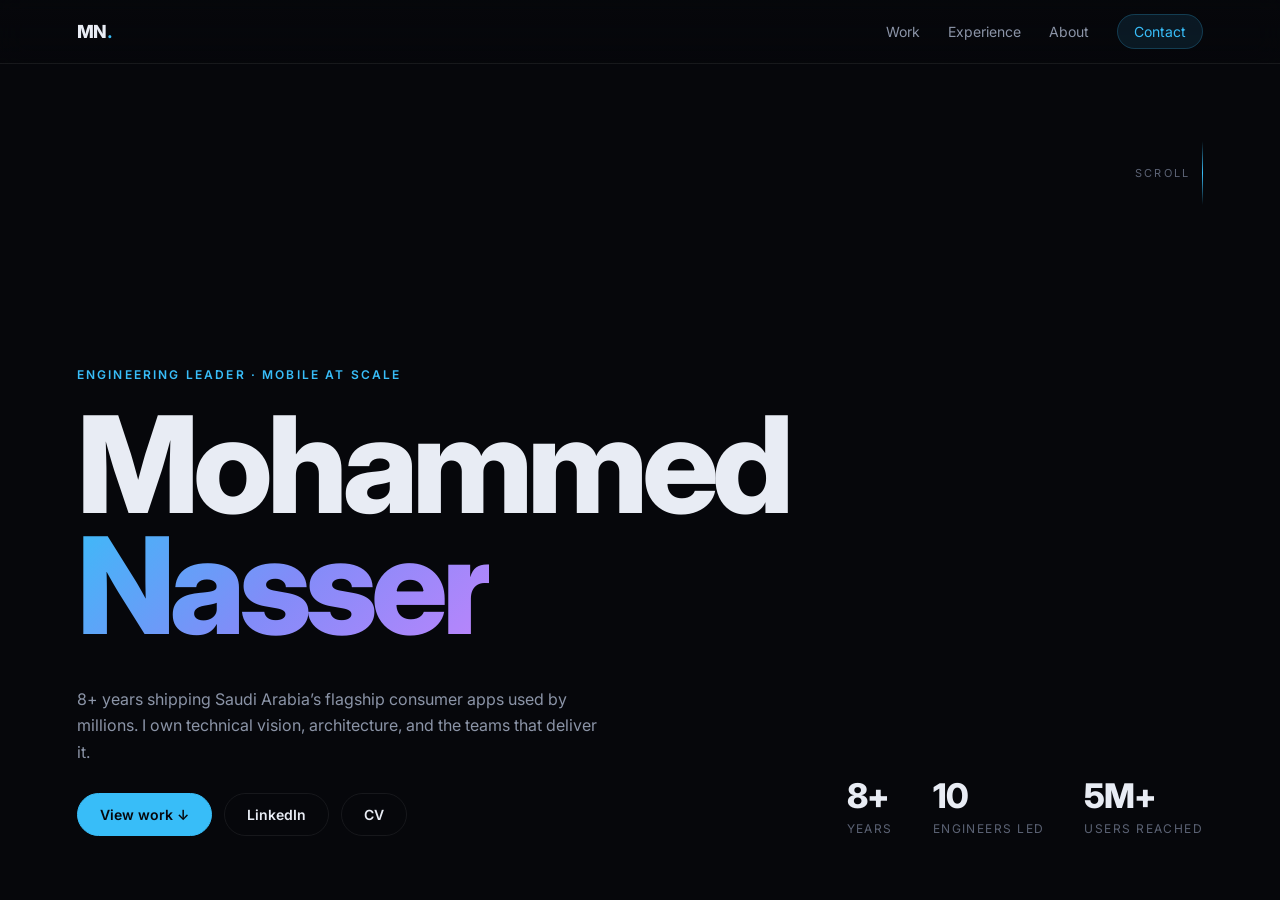
==== commit d82a0505: "Rebuild portfolio around the screen-curl WebGL card effect Port the haoqi-style cylindrical curl exp" ====
--- a/index.html
+++ b/index.html
@@ -1,552 +1,1044 @@
 <!DOCTYPE html>
-<html lang="en" dir="ltr">
+<html lang="en">
 <head>
-<meta charset="utf-8">
-<meta name="viewport" content="width=device-width,initial-scale=1,viewport-fit=cover">
-<title>Mohammed Nasser — Engineering Leader, Mobile at Scale</title>
-<meta name="description" content="Lead Mobile Engineer in Riyadh. Eight years shipping Saudi Arabia's flagship consumer apps — Riyadh Season, AlInma Pay, SFA, F1 Saudi GP — to more than 4.5 million downloads. Architecture, team leadership, and delivery.">
-<meta name="author" content="Mohammed Nasser">
-<meta name="theme-color" content="#07080c" media="(prefers-color-scheme:dark)">
-<meta name="theme-color" content="#fbfbfd" media="(prefers-color-scheme:light)">
-<link rel="canonical" href="https://mohmdalfaha.github.io/">
-<link rel="alternate" hreflang="en" href="https://mohmdalfaha.github.io/">
-<link rel="alternate" hreflang="ar" href="https://mohmdalfaha.github.io/indexAr.html">
-<link rel="alternate" hreflang="x-default" href="https://mohmdalfaha.github.io/">
-
-<meta property="og:type" content="profile">
-<meta property="og:site_name" content="Mohammed Nasser">
-<meta property="og:title" content="Mohammed Nasser — Engineering Leader, Mobile at Scale">
-<meta property="og:description" content="Eight years shipping Saudi Arabia's flagship consumer apps to 4.5M+ downloads. Architecture, team leadership, and delivery.">
-<meta property="og:url" content="https://mohmdalfaha.github.io/">
-<meta property="og:image" content="https://mohmdalfaha.github.io/assets/img/og.png">
-<meta property="og:image:width" content="1200">
-<meta property="og:image:height" content="630">
-<meta property="og:locale" content="en_US">
-<meta property="og:locale:alternate" content="ar_SA">
-<meta name="twitter:card" content="summary_large_image">
-<meta name="twitter:title" content="Mohammed Nasser — Engineering Leader, Mobile at Scale">
-<meta name="twitter:description" content="Eight years shipping Saudi Arabia's flagship consumer apps to 4.5M+ downloads.">
-<meta name="twitter:image" content="https://mohmdalfaha.github.io/assets/img/og.png">
-
-<link rel="icon" href="assets/img/favicon.svg" type="image/svg+xml">
-<link rel="apple-touch-icon" href="assets/img/portrait.jpg">
-<link rel="preload" href="assets/fonts/poppins-semibold.woff2" as="font" type="font/woff2" crossorigin>
-<link rel="preload" href="assets/fonts/poppins-regular.woff2" as="font" type="font/woff2" crossorigin>
-<link rel="stylesheet" href="assets/css/site.css">
-<script>/* set theme before first paint so there is no flash */
-(function(){try{var t=localStorage.getItem('theme');if(!t)t=matchMedia('(prefers-color-scheme:light)').matches?'light':'dark';document.documentElement.setAttribute('data-theme',t);}catch(e){}})();</script>
-<script defer src="assets/js/site.js"></script>
+<meta charset="UTF-8" />
+<meta name="viewport" content="width=device-width, initial-scale=1.0" />
+<title>Mohammed Nasser — Engineering Leader · Mobile at Scale</title>
+<meta name="description" content="Mobile technical lead with 8+ years building Saudi Arabia's flagship consumer apps. Scaled teams, owned architecture, and shipped products used by millions." />
+<meta property="og:title" content="Mohammed Nasser — Engineering Leader · Mobile at Scale" />
+<meta property="og:description" content="Koora Break, AlInma Pay, Riyadh Season, SFA, Webook, The Ring, F1 Saudi GP, Esports World Cup and more — apps shipped to millions." />
+<meta property="og:image" content="https://avatars.githubusercontent.com/u/35014984?v=4" />
+<meta name="theme-color" content="#06070b" />
+<link rel="icon" href="https://avatars.githubusercontent.com/u/35014984?v=4" />
+<link rel="preconnect" href="https://fonts.googleapis.com" />
+<link rel="preconnect" href="https://fonts.gstatic.com" crossorigin />
+<link href="https://fonts.googleapis.com/css2?family=Inter:wght@400;500;600;700;800&display=swap" rel="stylesheet" />
+<style>
+  * { margin: 0; padding: 0; box-sizing: border-box; }
+
+  :root {
+    --bg: #06070b;
+    --bg-2: #0a0c12;
+    --fg: #e8ecf4;
+    --muted: #8b94a7;
+    --dim: #5b6274;
+    --line: rgba(255, 255, 255, 0.07);
+    --sky: #38bdf8;
+    --indigo: #818cf8;
+    --violet: #c084fc;
+    --radius: 18px;
+    --nav-h: 64px;
+  }
+
+  html, body {
+    background: var(--bg);
+    font-family: "Inter", "Helvetica Neue", Helvetica, Arial, sans-serif;
+    -webkit-font-smoothing: antialiased;
+    color: var(--fg);
+  }
+  body {
+    background:
+      radial-gradient(900px 600px at 15% 0%, rgba(56, 189, 248, 0.10), transparent 60%),
+      radial-gradient(800px 600px at 90% 20%, rgba(129, 140, 248, 0.08), transparent 60%),
+      var(--bg);
+    background-attachment: fixed;
+    overflow-x: hidden;
+  }
+  ::selection { background: rgba(56, 189, 248, 0.35); }
+
+  a { color: inherit; text-decoration: none; }
+
+  canvas#gl {
+    position: fixed;
+    inset: 0;
+    display: block;
+    pointer-events: none;
+    z-index: 5;
+  }
+
+  #scroll-container {
+    position: fixed;
+    top: 0;
+    left: 0;
+    width: 100%;
+    will-change: transform;
+    z-index: 2;
+  }
+
+  .wrap { width: min(1180px, 100% - 12vw); margin: 0 auto; }
+
+  /* ---------- nav ---------- */
+  nav.nav {
+    position: fixed;
+    top: 0; left: 0; right: 0;
+    height: var(--nav-h);
+    z-index: 30;
+    display: flex;
+    align-items: center;
+    background: linear-gradient(to bottom, rgba(6, 7, 11, 0.85), rgba(6, 7, 11, 0.55));
+    backdrop-filter: blur(14px);
+    -webkit-backdrop-filter: blur(14px);
+    border-bottom: 1px solid var(--line);
+  }
+  nav.nav .wrap { display: flex; align-items: center; justify-content: space-between; }
+  nav.nav .brand { font-weight: 800; letter-spacing: -0.02em; font-size: 18px; }
+  nav.nav .brand b { color: var(--sky); }
+  nav.nav ul { display: flex; gap: 28px; list-style: none; font-size: 14px; color: var(--muted); }
+  nav.nav ul a { transition: color .25s; }
+  nav.nav ul a:hover { color: #fff; }
+  nav.nav ul a.cta {
+    padding: 8px 16px;
+    border-radius: 999px;
+    color: var(--sky);
+    background: rgba(56, 189, 248, 0.10);
+    border: 1px solid rgba(56, 189, 248, 0.22);
+  }
+  nav.nav ul a.cta:hover { background: rgba(56, 189, 248, 0.20); color: var(--sky); }
+  @media (max-width: 760px) { nav.nav ul li:not(:last-child) { display: none; } }
+
+  /* ---------- hero ---------- */
+  header.hero {
+    min-height: 100svh;
+    display: flex;
+    flex-direction: column;
+    justify-content: flex-end;
+    padding: calc(var(--nav-h) + 6vw) 6vw 5vw;
+    position: relative;
+  }
+  .eyebrow {
+    color: var(--sky);
+    font-size: 12px;
+    font-weight: 600;
+    letter-spacing: 0.18em;
+    text-transform: uppercase;
+  }
+  header.hero h1 {
+    margin-top: 22px;
+    font-size: clamp(56px, 10.5vw, 168px);
+    font-weight: 800;
+    letter-spacing: -0.045em;
+    line-height: 0.9;
+  }
+  header.hero h1 .grad {
+    background: linear-gradient(135deg, var(--sky), var(--indigo), var(--violet));
+    -webkit-background-clip: text;
+    background-clip: text;
+    -webkit-text-fill-color: transparent;
+  }
+  .hero-row {
+    display: flex;
+    justify-content: space-between;
+    align-items: flex-end;
+    gap: 40px;
+    margin-top: 40px;
+    flex-wrap: wrap;
+  }
+  header.hero p.lede {
+    max-width: 520px;
+    color: var(--muted);
+    font-size: clamp(15px, 1.25vw, 18px);
+    line-height: 1.65;
+  }
+  .btns { display: flex; gap: 12px; flex-wrap: wrap; margin-top: 28px; }
+  .btn {
+    display: inline-flex; align-items: center; gap: 8px;
+    padding: 12px 22px;
+    border-radius: 999px;
+    font-size: 14px;
+    font-weight: 600;
+    border: 1px solid var(--line);
+    transition: transform .3s cubic-bezier(.2,.8,.2,1), background .3s, border-color .3s;
+  }
+  .btn:hover { transform: translateY(-2px); border-color: rgba(255,255,255,0.25); }
+  .btn.primary { background: var(--sky); color: #06070b; border-color: var(--sky); }
+  .btn.primary:hover { background: #7dd3fc; }
+  .stats { display: flex; gap: 40px; }
+  .stats div span { display: block; }
+  .stats .n { font-size: 34px; font-weight: 800; letter-spacing: -0.03em; line-height: 1; }
+  .stats .l { margin-top: 8px; font-size: 12px; color: var(--dim); text-transform: uppercase; letter-spacing: 0.12em; }
+  .scroll-hint {
+    position: absolute;
+    right: 6vw;
+    top: calc(var(--nav-h) + 6vw);
+    display: flex; align-items: center; gap: 12px;
+    font-size: 11px; letter-spacing: 0.2em; text-transform: uppercase; color: var(--dim);
+  }
+  .scroll-hint i {
+    display: block; width: 1px; height: 64px;
+    background: linear-gradient(to bottom, transparent, var(--sky), transparent);
+    animation: hint 2.2s ease-in-out infinite;
+  }
+  @keyframes hint { 0%,100% { transform: scaleY(0.4); opacity: .4 } 50% { transform: scaleY(1); opacity: 1 } }
+  @media (max-width: 640px) {
+    header.hero { min-height: 88svh; }
+    .scroll-hint { display: none; }
+    .stats { gap: 26px }
+    .stats .n { font-size: 28px }
+  }
+
+  /* intro */
+  .up { opacity: 0; transform: translateY(28px); animation: up 1s cubic-bezier(.2,.8,.2,1) forwards; }
+  .up.d1 { animation-delay: .08s } .up.d2 { animation-delay: .2s } .up.d3 { animation-delay: .34s } .up.d4 { animation-delay: .48s }
+  @keyframes up { to { opacity: 1; transform: none } }
+
+  /* ---------- sections ---------- */
+  section { padding: 9vw 6vw; }
+  .sec-head { display: flex; justify-content: space-between; align-items: flex-end; gap: 24px; margin-bottom: 5vw; flex-wrap: wrap; }
+  .sec-head h2 { font-size: clamp(30px, 4vw, 54px); font-weight: 800; letter-spacing: -0.035em; line-height: 1.02; margin-top: 14px; }
+  .sec-head p { max-width: 420px; color: var(--muted); font-size: 15px; line-height: 1.6; }
+
+  /* ---------- work grid ---------- */
+  #work { padding-top: 4vw; }
+  .grid {
+    display: flex;
+    flex-wrap: wrap;
+    justify-content: center;
+    gap: 5vw 3vw;
+  }
+  .card { position: relative; width: calc((100% - 6vw) / 3); }
+  @media (max-width: 1023px) { .card { width: calc((100% - 3vw) / 2); } }
+  @media (max-width: 639px)  { .grid { gap: 56px } .card { width: 100%; } }
+
+  .card-media {
+    display: block;
+    position: relative;
+    width: 100%;
+    aspect-ratio: 3 / 4;
+    border-radius: var(--radius);
+    overflow: hidden;
+    background: #0d1017;
+    transition: transform .6s cubic-bezier(.2,.8,.2,1);
+    will-change: transform;
+  }
+  .card:hover .card-media { transform: translateY(-8px); }
+  .card-media img {
+    width: 100%; height: 100%;
+    object-fit: cover; object-position: top;
+    display: block;
+    transition: opacity .4s;
+  }
+  html.gl .card-media img { opacity: 0; }
+
+  .card-meta {
+    display: flex;
+    align-items: center;
+    gap: 12px;
+    margin-top: 18px;
+  }
+  .card-meta img.icon {
+    width: 40px; height: 40px;
+    border-radius: 11px;
+    flex: none;
+    box-shadow: 0 6px 18px rgba(0,0,0,0.45);
+  }
+  .card-meta .t { flex: 1; min-width: 0; }
+  .card-meta h3 { font-size: 17px; font-weight: 700; letter-spacing: -0.015em; transition: color .3s; }
+  .card:hover .card-meta h3 { color: var(--sky); }
+  .card-meta .sub { margin-top: 3px; font-size: 12px; color: var(--dim); white-space: nowrap; overflow: hidden; text-overflow: ellipsis; }
+  .card-meta .stat { text-align: right; flex: none; }
+  .card-meta .stat b { display: block; font-size: 18px; font-weight: 800; letter-spacing: -0.02em; font-variant-numeric: tabular-nums; }
+  .card-meta .stat span { font-size: 10px; letter-spacing: 0.14em; text-transform: uppercase; color: var(--dim); }
+  .card p.desc {
+    margin-top: 12px;
+    font-size: 13.5px;
+    color: var(--muted);
+    line-height: 1.6;
+  }
+  .card ul.stack { list-style: none; display: flex; flex-wrap: wrap; gap: 6px; margin-top: 12px; }
+  .card ul.stack li {
+    font-size: 11px; color: var(--muted);
+    padding: 4px 9px; border-radius: 999px;
+    border: 1px solid var(--line);
+    background: rgba(255,255,255,0.02);
+  }
+  .card .idx {
+    position: absolute; top: -22px; left: 2px;
+    font-size: 11px; color: var(--dim); letter-spacing: 0.14em; font-variant-numeric: tabular-nums;
+  }
+
+  /* reveal */
+  .reveal { opacity: 0; transform: translateY(22px); transition: opacity .9s cubic-bezier(.2,.8,.2,1), transform .9s cubic-bezier(.2,.8,.2,1); }
+  .reveal.in { opacity: 1; transform: none; }
+
+  /* ---------- companies ---------- */
+  .logos {
+    display: flex; flex-wrap: wrap; justify-content: center; gap: 12px;
+  }
+  .logos span {
+    padding: 12px 22px; border-radius: 999px;
+    border: 1px solid var(--line);
+    color: var(--muted); font-weight: 600; font-size: 15px; letter-spacing: -0.01em;
+    transition: color .3s, border-color .3s, background .3s;
+  }
+  .logos span:hover { color: #fff; border-color: rgba(255,255,255,0.2); background: rgba(255,255,255,0.03); }
+  #companies { padding-top: 0; }
+  #companies .center { text-align: center; margin-bottom: 40px; }
+  #companies .center h2 { font-size: clamp(26px, 3vw, 40px); font-weight: 800; letter-spacing: -0.03em; margin-top: 12px; }
+
+  /* ---------- experience ---------- */
+  .xp { border-top: 1px solid var(--line); }
+  .xp .row {
+    display: grid; grid-template-columns: 220px 1fr; gap: 24px;
+    padding: 36px 0; border-bottom: 1px solid var(--line);
+  }
+  .xp .when { color: var(--dim); font-size: 13px; font-variant-numeric: tabular-nums; padding-top: 4px; }
+  .xp h3 { font-size: 22px; font-weight: 700; letter-spacing: -0.02em; }
+  .xp .co { color: var(--sky); margin: 6px 0 12px; font-size: 14px; }
+  .xp p { color: var(--muted); font-size: 15px; line-height: 1.65; max-width: 720px; }
+  @media (max-width: 760px) { .xp .row { grid-template-columns: 1fr; gap: 8px; } }
+
+  /* ---------- about ---------- */
+  .about { display: grid; grid-template-columns: 1.3fr 1fr; gap: 6vw; align-items: center; }
+  .about h2 { font-size: clamp(28px, 3.6vw, 48px); font-weight: 800; letter-spacing: -0.035em; line-height: 1.05; margin: 14px 0 24px; }
+  .about p { color: var(--muted); font-size: 16px; line-height: 1.7; margin-bottom: 16px; }
+  .chips { display: flex; flex-wrap: wrap; gap: 8px; margin-top: 8px; }
+  .chips span { font-size: 13px; padding: 7px 13px; border-radius: 999px; border: 1px solid var(--line); background: rgba(255,255,255,0.03); }
+  .about-side { position: relative; }
+  .about-side .glow { position: absolute; inset: -30px; background: radial-gradient(closest-side, rgba(56,189,248,0.22), transparent); filter: blur(20px); }
+  .about-side img { position: relative; width: 100%; border-radius: 24px; border: 1px solid var(--line); aspect-ratio: 1; object-fit: cover; }
+  .facts { display: grid; gap: 10px; margin-top: 14px; position: relative; }
+  .facts div { border: 1px solid var(--line); background: rgba(10,12,18,0.7); border-radius: 14px; padding: 14px 16px; }
+  .facts small { display: block; color: var(--dim); font-size: 12px; margin-bottom: 3px; }
+  .facts b { font-weight: 600; font-size: 14px; }
+  @media (max-width: 860px) { .about { grid-template-columns: 1fr; } .about-side { max-width: 420px; } }
+
+  /* ---------- contact ---------- */
+  #contact { text-align: center; }
+  #contact h2 { font-size: clamp(34px, 6vw, 84px); font-weight: 800; letter-spacing: -0.045em; line-height: 0.98; margin: 16px auto 22px; max-width: 900px; }
+  #contact p { color: var(--muted); font-size: 16px; }
+  #contact .btns { justify-content: center; margin-top: 34px; }
+  #contact .small { margin-top: 28px; color: var(--dim); font-size: 13px; }
+
+  footer {
+    padding: 40px 6vw 48px;
+    display: flex; justify-content: space-between; align-items: center; gap: 16px; flex-wrap: wrap;
+    border-top: 1px solid var(--line);
+    color: var(--dim);
+    font-size: 12px;
+    letter-spacing: 0.08em;
+  }
+  footer kbd {
+    font-family: inherit; font-size: 11px; padding: 2px 6px; border-radius: 5px;
+    border: 1px solid var(--line); color: var(--muted);
+  }
+
+  /* ---------- tweak panel ---------- */
+  .panel {
+    position: fixed;
+    top: calc(var(--nav-h) + 16px);
+    right: 16px;
+    width: 250px;
+    background: rgba(10, 12, 18, 0.9);
+    backdrop-filter: blur(10px);
+    border: 1px solid rgba(255,255,255,0.1);
+    border-radius: 12px;
+    padding: 14px 16px;
+    font-size: 11px;
+    color: #cbd2de;
+    z-index: 40;
+    box-shadow: 0 8px 30px rgba(0,0,0,0.4);
+  }
+  .panel h3 { font-size: 11px; text-transform: uppercase; letter-spacing: 0.1em; margin-bottom: 10px; color: var(--dim); }
+  .panel .row { margin-bottom: 10px; }
+  .panel label { display: flex; justify-content: space-between; margin-bottom: 3px; color: var(--muted); }
+  .panel input[type="range"] { width: 100%; accent-color: var(--sky); }
+  .panel .readout { margin-top: 6px; padding-top: 8px; border-top: 1px solid var(--line); color: var(--dim); font-variant-numeric: tabular-nums; }
+  .panel.hidden { display: none; }
+</style>
 </head>
 <body>
-<a class="skip" href="#main">Skip to content</a>
-<div class="progress" aria-hidden="true"></div>
-
-<nav class="nav" aria-label="Primary">
-  <div class="wrap nav__in">
-    <a class="brand" href="#top" aria-label="Mohammed Nasser — home">
-      <svg class="brand__mark" viewBox="0 0 32 32" fill="none" aria-hidden="true">
-        <rect x="1" y="1" width="30" height="30" rx="9" stroke="currentColor" stroke-opacity=".25"/>
-        <path d="M8 22V10l8 8 8-8v12" stroke="url(#bg1)" stroke-width="2.4" stroke-linecap="round" stroke-linejoin="round"/>
-        <defs><linearGradient id="bg1" x1="8" y1="10" x2="24" y2="22" gradientUnits="userSpaceOnUse">
-          <stop stop-color="#5b8cff"/><stop offset=".55" stop-color="#22d3ee"/><stop offset="1" stop-color="#a78bfa"/>
-        </linearGradient></defs>
-      </svg>
-      <span>Mohammed<span style="color:var(--accent)">.</span></span>
-    </a>
-
-    <div class="nav__links">
-      <a class="nav__link" href="#work">Work</a>
-      <a class="nav__link" href="#experience">Experience</a>
-      <a class="nav__link" href="#clients">Clients</a>
-      <a class="nav__link" href="#about">About</a>
-      <a class="nav__link" href="#contact">Contact</a>
+
+  <canvas id="gl"></canvas>
+
+  <nav class="nav">
+    <div class="wrap">
+      <a href="#top" class="brand">MN<b>.</b></a>
+      <ul>
+        <li><a href="#work">Work</a></li>
+        <li><a href="#experience">Experience</a></li>
+        <li><a href="#about">About</a></li>
+        <li><a href="#contact" class="cta">Contact</a></li>
+      </ul>
     </div>
-
-    <div class="nav__tools">
-      <button class="kbd-open" type="button" data-cmdk-open aria-haspopup="dialog" aria-controls="cmdk">
-        <svg viewBox="0 0 20 20" fill="none" aria-hidden="true" style="width:15px;height:15px">
-          <circle cx="9" cy="9" r="6" stroke="currentColor" stroke-width="1.6"/>
-          <path d="m13.5 13.5 3.5 3.5" stroke="currentColor" stroke-width="1.6" stroke-linecap="round"/>
-        </svg>
-        Search <kbd data-mod>Ctrl</kbd><kbd>K</kbd>
-      </button>
-      <button class="iconbtn" type="button" data-cmdk-open aria-haspopup="dialog" aria-controls="cmdk" aria-label="Open command palette" style="display:inline-grid">
-        <svg viewBox="0 0 20 20" fill="none" aria-hidden="true">
-          <circle cx="9" cy="9" r="6" stroke="currentColor" stroke-width="1.6"/>
-          <path d="m13.5 13.5 3.5 3.5" stroke="currentColor" stroke-width="1.6" stroke-linecap="round"/>
-        </svg>
-      </button>
-      <button class="iconbtn" type="button" id="theme-toggle" aria-label="Toggle theme">
-        <svg viewBox="0 0 20 20" fill="none" aria-hidden="true">
-          <path d="M10 2.5a7.5 7.5 0 1 0 7.5 7.5A5.8 5.8 0 0 1 10 2.5Z" stroke="currentColor" stroke-width="1.6" stroke-linejoin="round"/>
-        </svg>
-      </button>
-      <a class="iconbtn lang" href="indexAr.html" hreflang="ar" lang="ar" aria-label="عرض الصفحة بالعربية">ع</a>
+  </nav>
+
+  <div id="scroll-container">
+    <header class="hero" id="top">
+      <div class="scroll-hint up d4"><span>scroll</span><i></i></div>
+      <p class="eyebrow up d1">Engineering Leader · Mobile at Scale</p>
+      <h1 class="up d2">Mohammed<br><span class="grad">Nasser</span></h1>
+      <div class="hero-row up d3">
+        <div>
+          <p class="lede">8+ years shipping Saudi Arabia’s flagship consumer apps used by millions.
+            I own technical vision, architecture, and the teams that deliver it.</p>
+          <div class="btns">
+            <a href="#work" class="btn primary">View work ↓</a>
+            <a href="https://linkedin.com/in/mohmdalfaha" target="_blank" rel="noopener" class="btn">LinkedIn</a>
+            <a href="CV.pdf" target="_blank" rel="noopener" class="btn">CV</a>
+          </div>
+        </div>
+        <div class="stats">
+          <div><span class="n">8+</span><span class="l">Years</span></div>
+          <div><span class="n">10</span><span class="l">Engineers led</span></div>
+          <div><span class="n">5M+</span><span class="l">Users reached</span></div>
+        </div>
+      </div>
+    </header>
+
+    <section id="work">
+      <div class="sec-head reveal">
+        <div>
+          <p class="eyebrow">Selected work</p>
+          <h2>Apps that shipped<br>to millions</h2>
+        </div>
+        <p>Every card is a live App Store screenshot. Hover to see a second screen,
+          click to open the store listing — and scroll fast to bend the whole page.</p>
+      </div>
+      <main class="grid" id="grid"></main>
+    </section>
+
+    <section id="companies">
+      <div class="center reveal">
+        <p class="eyebrow">Trusted by</p>
+        <h2>Companies &amp; clients</h2>
+      </div>
+      <div class="logos reveal">
+        <span>Uxbert Labs</span><span>Webook</span><span>AlInma</span><span>PIF</span>
+        <span>Royal Court</span><span>GEA</span><span>Ring Magazine</span>
+        <span>Ministry of Sports</span><span>SFA</span><span>Koora Break</span>
+      </div>
+    </section>
+
+    <section id="experience">
+      <div class="sec-head reveal">
+        <div>
+          <p class="eyebrow">Career</p>
+          <h2>Experience</h2>
+        </div>
+        <p>From senior React Native engineer to leading a 10-person mobile function
+          across a portfolio of national-scale products.</p>
+      </div>
+      <div class="xp">
+        <div class="row reveal">
+          <div class="when">Dec 2023 — Present</div>
+          <div>
+            <h3>Lead Mobile Engineer</h3>
+            <p class="co">Uxbert Labs (SuperTech Group) · Riyadh</p>
+            <p>Scaled the mobile engineering function from 0 → 10 engineers (7 direct reports).
+              Owned technical delivery for PIF, Ring Magazine, GEA, Royal Court, AlInma Pay, and Webook.
+              Established architecture, quality standards, release governance, and performance engineering across the portfolio.</p>
+          </div>
+        </div>
+        <div class="row reveal">
+          <div class="when">2022 — Dec 2023</div>
+          <div>
+            <h3>Technical Lead</h3>
+            <p class="co">SFA – Webook (SuperTech Group)</p>
+            <p>Led 7+ developers, designers, QA and BAs. Structured multi-microservice integration
+              (ticketing, community, gamification, loyalty). Owned SDLC, code quality, and the Domes facility-ticketing platform.</p>
+          </div>
+        </div>
+        <div class="row reveal">
+          <div class="when">Feb 2020 — Dec 2022</div>
+          <div>
+            <h3>Senior React Native Developer</h3>
+            <p class="co">Uxbert Labs</p>
+            <p>Built SFA from scratch (200+ screens). Health trackers, analytics, deeplinking, monitoring.
+              Introduced MobX patterns and React hooks best practices across the company.</p>
+          </div>
+        </div>
+        <div class="row reveal">
+          <div class="when">2019 — 2020</div>
+          <div>
+            <h3>React Native Developer</h3>
+            <p class="co">Tarmeez · Riyadh</p>
+            <p>Built and maintained government and private apps. Hired and mentored developers.
+              Google Maps, Payfort payments, pixel-perfect delivery.</p>
+          </div>
+        </div>
+      </div>
+    </section>
+
+    <section id="about">
+      <div class="about">
+        <div class="reveal">
+          <p class="eyebrow">About</p>
+          <h2>Hands-on leader<br>who still ships</h2>
+          <p>I translate product and business scope into technical execution. I care about modular architecture,
+            in-app payments, NCA-audited security, real-time systems, and performance. I’m a pragmatic AI advocate —
+            I set the guardrails so teams move faster without shipping low-quality output.</p>
+          <p>I also run the React / React Native Arab Telegram community (5K+ members) and mentor developers.</p>
+          <div class="chips">
+            <span>React Native</span><span>TypeScript</span><span>Architecture</span>
+            <span>Team Leadership</span><span>Payments</span><span>Security</span><span>Real-time</span>
+          </div>
+        </div>
+        <div class="about-side reveal">
+          <div class="glow"></div>
+          <img src="https://avatars.githubusercontent.com/u/35014984?v=4" alt="Mohammed Nasser" loading="lazy" />
+          <div class="facts">
+            <div><small>Languages</small><b>Arabic (Native) · English (Fluent)</b></div>
+            <div><small>Education</small><b>BCA · Bangalore University</b></div>
+            <div><small>Location</small><b>Riyadh, Saudi Arabia · Premium Residency</b></div>
+          </div>
+        </div>
+      </div>
+    </section>
+
+    <section id="contact">
+      <div class="reveal">
+        <p class="eyebrow">Get in touch</p>
+        <h2>Let’s build something that scales</h2>
+        <p>Open to leadership roles, consulting, and high-impact mobile products.</p>
+        <div class="btns">
+          <a href="mailto:mohmd1919@gmail.com" class="btn primary">mohmd1919@gmail.com</a>
+          <a href="https://linkedin.com/in/mohmdalfaha" target="_blank" rel="noopener" class="btn">LinkedIn</a>
+          <a href="https://github.com/mohmdalfaha" target="_blank" rel="noopener" class="btn">GitHub</a>
+        </div>
+        <p class="small">+966 56 747 2672 · Riyadh</p>
+      </div>
+    </section>
+
+    <footer>
+      <span>© 2026 Mohammed Nasser</span>
+      <span>Press <kbd>H</kbd> for curl tweaks</span>
+    </footer>
+  </div>
+
+  <div class="panel hidden" id="panel">
+    <h3>Curl tweaks</h3>
+    <div class="row">
+      <label>max curl <span id="v-curl"></span></label>
+      <input type="range" id="c-curl" min="0" max="0.3" step="0.005">
+    </div>
+    <div class="row">
+      <label>3d fringe (r/b) <span id="v-aber"></span></label>
+      <input type="range" id="c-aber" min="0" max="4" step="0.1">
+    </div>
+    <div class="row">
+      <label>go far (zoom out) <span id="v-far"></span></label>
+      <input type="range" id="c-far" min="0" max="1" step="0.01">
+    </div>
+    <div class="row">
+      <label>velocity ref (px/s) <span id="v-velref"></span></label>
+      <input type="range" id="c-velref" min="200" max="2000" step="50">
+    </div>
+    <div class="row">
+      <label>attack (s) <span id="v-attack"></span></label>
+      <input type="range" id="c-attack" min="0.01" max="0.3" step="0.005">
+    </div>
+    <div class="row">
+      <label>release (s) <span id="v-release"></span></label>
+      <input type="range" id="c-release" min="0.05" max="1" step="0.005">
+    </div>
+    <div class="row">
+      <label>lerp (smoothing) <span id="v-lerp"></span></label>
+      <input type="range" id="c-lerp" min="0.02" max="0.3" step="0.005">
+    </div>
+    <div class="readout">
+      curl: <span id="r-curl">0.000</span><br>
+      scroll: <span id="r-scroll">0</span>px
     </div>
   </div>
-</nav>
-
-<main id="main">
-
-<header class="hero" id="top" data-cmdk-label="Home — top of page">
-  <canvas class="hero__canvas" id="field" aria-hidden="true"></canvas>
-  <div class="wrap hero__in">
-    <div>
-      <p class="status"><span class="dot" aria-hidden="true"></span> Riyadh, Saudi Arabia · open to leadership roles</p>
-      <h1>Mohammed<br><span class="grad">Nasser</span></h1>
-      <p class="hero__role">Engineering Leader — Mobile at Scale</p>
-      <p class="hero__lede">I build the architecture, the standards, and the teams behind Saudi Arabia's flagship consumer apps. Eight years, ten engineers led, and products in the hands of millions.</p>
-      <div class="hero__cta">
-        <a class="btn btn--primary" href="#work">
-          See the work
-          <svg viewBox="0 0 16 16" fill="none" aria-hidden="true"><path d="M3 8h10m-4-4 4 4-4 4" stroke="currentColor" stroke-width="1.7" stroke-linecap="round" stroke-linejoin="round"/></svg>
-        </a>
-        <a class="btn btn--ghost" href="https://linkedin.com/in/mohmdalfaha" target="_blank" rel="noopener">
-          <svg viewBox="0 0 16 16" fill="currentColor" aria-hidden="true"><path d="M3.6 5.2H1.4V14h2.2V5.2ZM2.5 1.6a1.3 1.3 0 1 0 0 2.6 1.3 1.3 0 0 0 0-2.6ZM14.6 9.1c0-2.4-1.3-3.6-3-3.6a2.6 2.6 0 0 0-2.4 1.3V5.2H7V14h2.2V9.4c0-1.2.5-1.9 1.5-1.9s1.4.7 1.4 1.9V14h2.2V9.1Z"/></svg>
-          LinkedIn
-        </a>
+
+  <script src="https://cdn.jsdelivr.net/npm/three@0.152.2/build/three.min.js"></script>
+
+  <script>
+  /* =========================================================
+     Screen-space cylindrical curl (haoqi.design card effect)
+
+     Each card = a fullscreen quad clipped to its DOM rect
+     (uRect). The fragment shader distorts the SCREEN uv first:
+
+       centered = 2*screenUv.y - 1
+       profile  = 1 - sqrt(1 - centered²)   // circle: 0 mid, 1 edges
+       x' = (x-.5) * (1 - profile*curl) + .5
+
+     so the whole viewport curls like a cylinder — cards at the
+     vertical center stay flat, cards near the top/bottom edges
+     stretch and their edges bow. Curl strength follows scroll
+     speed with fast attack / slow release.
+
+     Card textures are real App Store screenshots, cover-fitted
+     into the 3:4 card and cross-faded to a second screenshot on
+     hover.
+     ========================================================= */
+
+  const REDUCED = window.matchMedia('(prefers-reduced-motion: reduce)').matches;
+
+  const CONFIG = {
+    lerp: REDUCED ? 1 : 0.245,
+    maxCurl: REDUCED ? 0 : 0.12,
+    aberration: 0.4,
+    far: REDUCED ? 0 : 0.03,
+    velRef: 1650,
+    attack: 0.055,
+    release: 0.235,
+    cornerRadius: 18,
+  };
+
+  /* ---------- project data ---------- */
+  const PROJECTS = [
+    {
+      slug: 'koora-break', title: 'Koora Break', sub: 'Live Sports · iOS · Android',
+      stat: '383K', statLabel: 'downloads', tint: '#b8ff00',
+      url: 'https://apps.apple.com/sa/app/koora-break-live-scores-news/id6456176348',
+      desc: 'Set the technical vision and rebuilt the app from the ground up. Real-time scores via Socket.io, live-activity widgets, push, and a full telemetry layer.',
+      stack: ['React Native', 'Redux + RTK Query', 'Socket.io', 'RevenueCat', 'Sentry'],
+    },
+    {
+      slug: 'alinma-pay', title: 'AlInma Pay', sub: 'Fintech · iOS · Android · Web',
+      stat: '1M+', statLabel: 'downloads', tint: '#4fb3ff',
+      url: 'https://apps.apple.com/sa/app/alinmapay-your-daily-wallet/id1492900777',
+      desc: 'Supervised a vendor team of 10+ developers on a national digital wallet. Code reviews, technical blockers, and quality gates for a high-stakes regulated product.',
+      stack: ['Technical oversight', 'Regulated fintech', 'Quality gates'],
+    },
+    {
+      slug: 'riyadh-season', title: 'Riyadh Season', sub: 'Entertainment · iOS · Android · Web',
+      stat: '580K', statLabel: 'downloads', tint: '#3b82f6',
+      url: 'https://apps.apple.com/sa/app/riyadh-season/id6467569767',
+      desc: 'Revamped the entire app UI for the 2025 season and led the new events-calendar integration with the Webook system.',
+      stack: ['React Native', 'UI revamp', 'Webook integration'],
+    },
+    {
+      slug: 'sfa', title: 'SFA — Super Fitness App', sub: 'Fitness · iOS · Android',
+      stat: '537K', statLabel: 'downloads', tint: '#ff5a1f',
+      url: 'https://apps.apple.com/sa/app/saudi-sports-for-all/id1501523707',
+      desc: 'Led from the ground up: 200+ screens, 200+ APIs. Social, groups, events, facility ticketing, gamification, health tracking, and Domes ticketing integration.',
+      stack: ['React Native', 'MobX', 'HealthKit / Google Fit'],
+    },
+    {
+      slug: 'webook', title: 'Webook Super App', sub: 'Super App · iOS · Android · Web',
+      stat: '1M+', statLabel: 'downloads', tint: '#ff2d7a',
+      url: 'https://apps.apple.com/sa/app/webook-com-fun-things-to-do/id6468667896',
+      desc: 'Company-wide reusable architecture, multi-language + RTL, MobX patterns, and new best practices. Contributed across the platform that powers major Saudi entertainment experiences.',
+      stack: ['React Native', 'MobX', 'RTL / i18n'],
+    },
+    {
+      slug: 'ring-magazine', title: 'The Ring Magazine', sub: 'Media · iOS · Android · Web',
+      stat: '50K', statLabel: 'downloads', tint: '#f0141a',
+      url: 'https://apps.apple.com/sa/app/ring-magazine/id1261206136',
+      desc: 'Architected a modular app for worldwide boxing fans. Custom SSO, in-app subscriptions (RevenueCat), NCA-audited security with SSL pinning, Strapi CMS, multi-language.',
+      stack: ['React Native', 'Talsec', 'RevenueCat', 'Stripe'],
+    },
+    {
+      slug: 'f1-sagp', title: 'F1 Saudi Arabian GP', sub: 'Sports · iOS · Android',
+      stat: '250K', statLabel: 'downloads', tint: '#1fa864',
+      url: 'https://apps.apple.com/sa/app/f1-sagp/id1592490832',
+      desc: 'Fan companion app. Contentful CMS, custom notifications, geolocation, Situm indoor maps, Mixpanel analytics.',
+      stack: ['React Native', 'GraphQL', 'Contentful'],
+    },
+    {
+      slug: 'esports-world-cup', title: 'Esports World Cup', sub: 'Entertainment · iOS · Android',
+      stat: '20K+', statLabel: 'downloads', tint: '#ff6a00',
+      url: 'https://apps.apple.com/sa/app/esports-world-cup/id6504853584',
+      desc: 'Architected and delivered a global fan app in 3 weeks — predictions, leaderboards, social sharing.',
+      stack: ['React Native', 'MobX', 'Firebase'],
+    },
+    {
+      slug: 'burgerizzr', title: 'Burgerizzr', sub: 'Food & Drink · iOS · Android',
+      stat: '500K+', statLabel: 'downloads', tint: '#c8102e',
+      url: 'https://apps.apple.com/sa/app/burgerizzr/id1144366161',
+      desc: 'Restaurant app from scratch. Foodics + payments integration, UX optimization.',
+      stack: ['React Native', 'Foodics', 'Payments'],
+    },
+    {
+      slug: 'enjoy-saudi', title: 'Enjoy.sa', sub: 'Entertainment · iOS · Android',
+      stat: '200K+', statLabel: 'downloads', tint: '#d81b60',
+      url: 'https://apps.apple.com/sa/app/enjoy-saudi/id1213338184',
+      desc: 'Built from scratch for the General Entertainment Authority (GEA).',
+      stack: ['React Native', 'GEA'],
+    },
+  ];
+
+  /* ---------- HTML cards ---------- */
+  const grid = document.getElementById('grid');
+  const esc = (s) => s.replace(/[&<>"]/g, (c) => ({ '&': '&amp;', '<': '&lt;', '>': '&gt;', '"': '&quot;' }[c]));
+
+  PROJECTS.forEach((p, i) => {
+    const dir = `images/apps/${p.slug}`;
+    const card = document.createElement('article');
+    card.className = 'card';
+    card.innerHTML = `
+      <span class="idx">${String(i + 1).padStart(2, '0')} / ${PROJECTS.length}</span>
+      <a class="card-media" data-index="${i}" href="${p.url}" target="_blank" rel="noopener"
+         aria-label="${esc(p.title)} on the App Store">
+        <img src="${dir}/shot-1.jpg" alt="${esc(p.title)} app screenshot" decoding="async"
+             ${i < 3 ? 'fetchpriority="high"' : ''} />
+      </a>
+      <div class="card-meta reveal">
+        <img class="icon" src="${dir}/icon.jpg" alt="" loading="lazy" />
+        <div class="t">
+          <h3>${esc(p.title)}</h3>
+          <div class="sub">${esc(p.sub)}</div>
+        </div>
+        <div class="stat"><b>${esc(p.stat)}</b><span>${esc(p.statLabel)}</span></div>
       </div>
-    </div>
-    <div class="portrait">
-      <div class="portrait__glow" aria-hidden="true"></div>
-      <img src="assets/img/portrait.jpg" width="460" height="460" alt="Portrait of Mohammed Nasser" fetchpriority="high" decoding="async">
-      <p class="portrait__tag"><span class="dot" aria-hidden="true"></span> Lead Mobile Engineer · Uxbert Labs</p>
-    </div>
-  </div>
-</header>
-
-<section class="section" id="impact" aria-label="Impact at a glance" style="border-block-start:0;padding-block-start:0">
-  <div class="wrap">
-    <ul class="metrics reveal" style="margin-block-start:0">
-      <li class="metric"><p class="metric__n"><span data-count="8" data-suffix="+">8+</span></p><p class="metric__l">Years shipping mobile</p></li>
-      <li class="metric"><p class="metric__n"><span data-count="4.5" data-suffix="M+">4.5M+</span></p><p class="metric__l">Downloads across shipped apps</p></li>
-      <li class="metric"><p class="metric__n"><span data-count="10" data-suffix="">10</span></p><p class="metric__l">Engineers led, 0 → 10</p></li>
-      <li class="metric"><p class="metric__n"><span data-count="10" data-suffix="">10</span></p><p class="metric__l">Products in production</p></li>
-    </ul>
-  </div>
-</section>
-
-<section class="section" id="work">
-  <div class="wrap">
-    <div class="section__head reveal">
-      <p class="eyebrow mono">Selected work</p>
-      <h2 class="section__title">Ten products, one operating standard</h2>
-      <p class="section__sub">National wallets, stadium apps, super apps, and a boxing magazine — each with the context, the call I made, and what came out of it. Open any card for the full case.</p>
-    </div>
-
-    <div class="filters reveal" role="group" aria-label="Filter projects by sector">
-      <button class="chip" type="button" data-filter="all" aria-pressed="true">All <span class="chip__n">10</span></button>
-      <button class="chip" type="button" data-filter="sports" aria-pressed="false">Sports <span class="chip__n">4</span></button>
-      <button class="chip" type="button" data-filter="entertainment" aria-pressed="false">Entertainment <span class="chip__n">2</span></button>
-      <button class="chip" type="button" data-filter="fintech" aria-pressed="false">Fintech <span class="chip__n">1</span></button>
-      <button class="chip" type="button" data-filter="media" aria-pressed="false">Media <span class="chip__n">1</span></button>
-      <button class="chip" type="button" data-filter="public" aria-pressed="false">Public sector <span class="chip__n">1</span></button>
-      <button class="chip" type="button" data-filter="commerce" aria-pressed="false">Commerce <span class="chip__n">1</span></button>
-    </div>
-
-    <div class="cases">
-
-      <article class="case reveal" data-cats="sports">
-        <button class="case__btn" type="button" aria-expanded="false" aria-controls="c-koora">
-          <div>
-            <div class="case__tags"><span class="tag tag--accent">iOS · Android</span><span class="tag">Live sports</span><span class="tag">Technical vision</span></div>
-            <h3 class="case__name">Koora Break</h3>
-            <p class="case__blurb">Set the technical direction and rebuilt a live-football app from the ground up — real-time scores, Live Activities, and a telemetry layer that made regressions visible before users found them.</p>
-            <span class="case__more">Read the case
-              <svg viewBox="0 0 16 16" fill="none" aria-hidden="true"><path d="m4 6 4 4 4-4" stroke="currentColor" stroke-width="1.7" stroke-linecap="round" stroke-linejoin="round"/></svg>
-            </span>
-          </div>
-          <p class="case__stat"><b>383K</b><span>Downloads</span></p>
-        </button>
-        <div class="case__panel" id="c-koora"><div class="case__panelin"><div class="case__body">
-          <div class="case__block"><h4>Context</h4><p>A football-scores product with an ageing codebase, no observability, and a release process that could not keep up with a live match schedule.</p></div>
-          <div class="case__block"><h4>What I did</h4><ul>
-            <li>Owned the technical vision and the ground-up rebuild</li>
-            <li>Built the real-time score pipeline on Socket.io</li>
-            <li>Shipped iOS Live Activities and widget surfaces</li>
-            <li>Added push, crash reporting, and a full telemetry layer</li>
-          </ul></div>
-          <div class="case__block"><h4>Outcome</h4><p>383K downloads, live scores accurate to the second during matches, and a monetisation path through RevenueCat subscriptions.</p></div>
-          <div class="case__stack"><span class="tag">React Native</span><span class="tag">Redux + RTK Query</span><span class="tag">Socket.io</span><span class="tag">RevenueCat</span><span class="tag">Sentry</span></div>
-        </div></div></div>
-      </article>
-
-      <article class="case reveal" data-cats="fintech">
-        <button class="case__btn" type="button" aria-expanded="false" aria-controls="c-alinma">
-          <div>
-            <div class="case__tags"><span class="tag tag--accent">iOS · Android · Web</span><span class="tag">Fintech</span><span class="tag">Vendor leadership</span></div>
-            <h3 class="case__name">AlInma Pay</h3>
-            <p class="case__blurb">Supervised a vendor team of 10+ engineers on a national digital wallet — the quality gate between an outsourced delivery and a regulated financial product.</p>
-            <span class="case__more">Read the case
-              <svg viewBox="0 0 16 16" fill="none" aria-hidden="true"><path d="m4 6 4 4 4-4" stroke="currentColor" stroke-width="1.7" stroke-linecap="round" stroke-linejoin="round"/></svg>
-            </span>
-          </div>
-          <p class="case__stat"><b>1M+</b><span>Downloads</span></p>
-        </button>
-        <div class="case__panel" id="c-alinma"><div class="case__panelin"><div class="case__body">
-          <div class="case__block"><h4>Context</h4><p>A bank-backed digital wallet delivered by an external vendor, where a defect is a regulatory event rather than a bug report.</p></div>
-          <div class="case__block"><h4>What I did</h4><ul>
-            <li>Supervised 10+ vendor developers on behalf of the client</li>
-            <li>Ran code review and set the quality gates for release</li>
-            <li>Unblocked technical decisions across mobile and web</li>
-            <li>Held the line on security and compliance requirements</li>
-          </ul></div>
-          <div class="case__block"><h4>Outcome</h4><p>A wallet past 1M downloads with a review process the bank could point at during audit.</p></div>
-          <div class="case__stack"><span class="tag">React Native</span><span class="tag">Secure payments</span><span class="tag">Code review at scale</span><span class="tag">Release governance</span></div>
-        </div></div></div>
-      </article>
-
-      <article class="case reveal" data-cats="entertainment">
-        <button class="case__btn" type="button" aria-expanded="false" aria-controls="c-riyadh">
-          <div>
-            <div class="case__tags"><span class="tag tag--accent">iOS · Android · Web</span><span class="tag">Entertainment</span><span class="tag">Seasonal scale</span></div>
-            <h3 class="case__name">Riyadh Season</h3>
-            <p class="case__blurb">Revamped the whole app UI for the 2025 season and led the events-calendar integration with the Webook ticketing system — shipped against a fixed, immovable opening date.</p>
-            <span class="case__more">Read the case
-              <svg viewBox="0 0 16 16" fill="none" aria-hidden="true"><path d="m4 6 4 4 4-4" stroke="currentColor" stroke-width="1.7" stroke-linecap="round" stroke-linejoin="round"/></svg>
-            </span>
-          </div>
-          <p class="case__stat"><b>580K</b><span>Downloads</span></p>
-        </button>
-        <div class="case__panel" id="c-riyadh"><div class="case__panelin"><div class="case__body">
-          <div class="case__block"><h4>Context</h4><p>The flagship app for Saudi Arabia's largest entertainment season, with traffic that arrives all at once on opening night.</p></div>
-          <div class="case__block"><h4>What I did</h4><ul>
-            <li>Led the full UI revamp for the 2025 season</li>
-            <li>Designed the events-calendar integration with Webook</li>
-            <li>Planned the release train around the season calendar</li>
-          </ul></div>
-          <div class="case__block"><h4>Outcome</h4><p>580K downloads and a calendar that stayed in sync with ticketing through the season's peak.</p></div>
-          <div class="case__stack"><span class="tag">React Native</span><span class="tag">MobX</span><span class="tag">Webook integration</span><span class="tag">RTL + i18n</span></div>
-        </div></div></div>
-      </article>
-
-      <article class="case reveal" data-cats="sports">
-        <button class="case__btn" type="button" aria-expanded="false" aria-controls="c-sfa">
-          <div>
-            <div class="case__tags"><span class="tag tag--accent">iOS · Android</span><span class="tag">Sports &amp; fitness</span><span class="tag">Ground up</span></div>
-            <h3 class="case__name">SFA — Super Fitness App</h3>
-            <p class="case__blurb">Led from an empty repository to 200+ screens over 200+ APIs: social, groups, events, facility ticketing, gamification, and health tracking in one product.</p>
-            <span class="case__more">Read the case
-              <svg viewBox="0 0 16 16" fill="none" aria-hidden="true"><path d="m4 6 4 4 4-4" stroke="currentColor" stroke-width="1.7" stroke-linecap="round" stroke-linejoin="round"/></svg>
-            </span>
-          </div>
-          <p class="case__stat"><b>537K</b><span>Downloads</span></p>
-        </button>
-        <div class="case__panel" id="c-sfa"><div class="case__panelin"><div class="case__body">
-          <div class="case__block"><h4>Context</h4><p>A national fitness platform for the Ministry of Sports, spanning several microservices that had never been consumed by one client before.</p></div>
-          <div class="case__block"><h4>What I did</h4><ul>
-            <li>Built the app from scratch and led 7+ engineers, designers, QA and BAs</li>
-            <li>Structured integration across ticketing, community, gamification and loyalty services</li>
-            <li>Integrated HealthKit and Google Fit for activity tracking</li>
-            <li>Owned the Domes facility-ticketing integration end to end</li>
-          </ul></div>
-          <div class="case__block"><h4>Outcome</h4><p>537K downloads, 200+ screens in production, and an architecture the team kept extending after launch.</p></div>
-          <div class="case__stack"><span class="tag">React Native</span><span class="tag">MobX</span><span class="tag">HealthKit</span><span class="tag">Google Fit</span><span class="tag">Deep linking</span></div>
-        </div></div></div>
-      </article>
-
-      <article class="case reveal" data-cats="entertainment">
-        <button class="case__btn" type="button" aria-expanded="false" aria-controls="c-webook">
-          <div>
-            <div class="case__tags"><span class="tag tag--accent">iOS · Android · Web</span><span class="tag">Super app</span><span class="tag">Platform</span></div>
-            <h3 class="case__name">Webook Super App</h3>
-            <p class="case__blurb">Built the reusable architecture other teams ship on: shared patterns, multi-language with true RTL, and the practices that became company defaults.</p>
-            <span class="case__more">Read the case
-              <svg viewBox="0 0 16 16" fill="none" aria-hidden="true"><path d="m4 6 4 4 4-4" stroke="currentColor" stroke-width="1.7" stroke-linecap="round" stroke-linejoin="round"/></svg>
-            </span>
-          </div>
-          <p class="case__stat"><b>1M+</b><span>Downloads</span></p>
-        </button>
-        <div class="case__panel" id="c-webook"><div class="case__panelin"><div class="case__body">
-          <div class="case__block"><h4>Context</h4><p>The platform behind much of Saudi entertainment ticketing, with several product teams building on the same codebase at once.</p></div>
-          <div class="case__block"><h4>What I did</h4><ul>
-            <li>Designed company-wide reusable architecture and module boundaries</li>
-            <li>Implemented multi-language support with full RTL</li>
-            <li>Established MobX state patterns and review standards</li>
-          </ul></div>
-          <div class="case__block"><h4>Outcome</h4><p>Past 1M downloads, with new products starting from shared foundations instead of a blank file.</p></div>
-          <div class="case__stack"><span class="tag">React Native</span><span class="tag">MobX</span><span class="tag">Design system</span><span class="tag">RTL + i18n</span></div>
-        </div></div></div>
-      </article>
-
-      <article class="case reveal" data-cats="media">
-        <button class="case__btn" type="button" aria-expanded="false" aria-controls="c-ring">
-          <div>
-            <div class="case__tags"><span class="tag tag--accent">iOS · Android · Web</span><span class="tag">Media</span><span class="tag">Security audited</span></div>
-            <h3 class="case__name">The Ring — Ring Magazine</h3>
-            <p class="case__blurb">Architected a modular subscription app for boxing fans worldwide: custom SSO, in-app purchases, and an NCA-audited security posture with SSL pinning and runtime hardening.</p>
-            <span class="case__more">Read the case
-              <svg viewBox="0 0 16 16" fill="none" aria-hidden="true"><path d="m4 6 4 4 4-4" stroke="currentColor" stroke-width="1.7" stroke-linecap="round" stroke-linejoin="round"/></svg>
-            </span>
-          </div>
-          <p class="case__stat"><b>50K</b><span>Downloads</span></p>
-        </button>
-        <div class="case__panel" id="c-ring"><div class="case__panelin"><div class="case__body">
-          <div class="case__block"><h4>Context</h4><p>A century-old boxing title relaunching as a paid digital product for a global audience, under Saudi NCA security review.</p></div>
-          <div class="case__block"><h4>What I did</h4><ul>
-            <li>Designed the modular architecture and content model on Strapi</li>
-            <li>Built custom SSO and RevenueCat / Stripe subscriptions</li>
-            <li>Hardened the client with SSL pinning and Talsec runtime protection</li>
-            <li>Took the app through NCA security audit</li>
-          </ul></div>
-          <div class="case__block"><h4>Outcome</h4><p>Passed audit, launched multi-language to a worldwide fanbase, with subscriptions live on both stores.</p></div>
-          <div class="case__stack"><span class="tag">React Native</span><span class="tag">Talsec</span><span class="tag">RevenueCat</span><span class="tag">Stripe</span><span class="tag">Strapi</span><span class="tag">SSL pinning</span></div>
-        </div></div></div>
-      </article>
-
-      <article class="case reveal" data-cats="sports">
-        <button class="case__btn" type="button" aria-expanded="false" aria-controls="c-f1">
-          <div>
-            <div class="case__tags"><span class="tag tag--accent">iOS · Android</span><span class="tag">Sports</span><span class="tag">On-site</span></div>
-            <h3 class="case__name">F1 Saudi Arabian Grand Prix</h3>
-            <p class="case__blurb">The fan companion app for race weekend — indoor maps, geofenced notifications, and a content pipeline that editors could drive live from the circuit.</p>
-            <span class="case__more">Read the case
-              <svg viewBox="0 0 16 16" fill="none" aria-hidden="true"><path d="m4 6 4 4 4-4" stroke="currentColor" stroke-width="1.7" stroke-linecap="round" stroke-linejoin="round"/></svg>
-            </span>
-          </div>
-          <p class="case__stat"><b>250K</b><span>Downloads</span></p>
-        </button>
-        <div class="case__panel" id="c-f1"><div class="case__panelin"><div class="case__body">
-          <div class="case__block"><h4>Context</h4><p>A three-day event where the whole audience arrives at once, on congested networks, inside a circuit.</p></div>
-          <div class="case__block"><h4>What I did</h4><ul>
-            <li>Built the fan app on a Contentful-driven content pipeline</li>
-            <li>Integrated Situm indoor maps and geolocation wayfinding</li>
-            <li>Shipped custom, segment-targeted notifications</li>
-            <li>Instrumented the funnel with Mixpanel</li>
-          </ul></div>
-          <div class="case__block"><h4>Outcome</h4><p>250K downloads and an app editors updated during the race weekend without a release.</p></div>
-          <div class="case__stack"><span class="tag">React Native</span><span class="tag">GraphQL</span><span class="tag">Contentful</span><span class="tag">Situm</span><span class="tag">Mixpanel</span></div>
-        </div></div></div>
-      </article>
-
-      <article class="case reveal" data-cats="sports">
-        <button class="case__btn" type="button" aria-expanded="false" aria-controls="c-ewc">
-          <div>
-            <div class="case__tags"><span class="tag tag--accent">iOS · Android</span><span class="tag">Esports</span><span class="tag">3-week delivery</span></div>
-            <h3 class="case__name">Esports World Cup</h3>
-            <p class="case__blurb">Architected and delivered a global fan app in three weeks — predictions, leaderboards, and social sharing — without borrowing the delivery time from quality.</p>
-            <span class="case__more">Read the case
-              <svg viewBox="0 0 16 16" fill="none" aria-hidden="true"><path d="m4 6 4 4 4-4" stroke="currentColor" stroke-width="1.7" stroke-linecap="round" stroke-linejoin="round"/></svg>
-            </span>
-          </div>
-          <p class="case__stat"><b>20K+</b><span>Downloads</span></p>
-        </button>
-        <div class="case__panel" id="c-ewc"><div class="case__panelin"><div class="case__body">
-          <div class="case__block"><h4>Context</h4><p>A tournament date that would not move, and three weeks between brief and launch.</p></div>
-          <div class="case__block"><h4>What I did</h4><ul>
-            <li>Cut scope to a predictions-and-leaderboard core and defended it</li>
-            <li>Reused the shared platform architecture rather than starting fresh</li>
-            <li>Shipped social sharing to drive the viral loop</li>
-          </ul></div>
-          <div class="case__block"><h4>Outcome</h4><p>Live for the tournament with 20K+ downloads, built on foundations that made the timeline possible.</p></div>
-          <div class="case__stack"><span class="tag">React Native</span><span class="tag">MobX</span><span class="tag">Firebase</span></div>
-        </div></div></div>
-      </article>
-
-      <article class="case reveal" data-cats="commerce">
-        <button class="case__btn" type="button" aria-expanded="false" aria-controls="c-burger">
-          <div>
-            <div class="case__tags"><span class="tag tag--accent">iOS · Android</span><span class="tag">Commerce</span><span class="tag">Payments</span></div>
-            <h3 class="case__name">Burgerizzr</h3>
-            <p class="case__blurb">A restaurant ordering app built from scratch on the Foodics POS stack, with the checkout tightened until the funnel stopped leaking.</p>
-            <span class="case__more">Read the case
-              <svg viewBox="0 0 16 16" fill="none" aria-hidden="true"><path d="m4 6 4 4 4-4" stroke="currentColor" stroke-width="1.7" stroke-linecap="round" stroke-linejoin="round"/></svg>
-            </span>
-          </div>
-          <p class="case__stat"><b>500K+</b><span>Downloads</span></p>
-        </button>
-        <div class="case__panel" id="c-burger"><div class="case__panelin"><div class="case__body">
-          <div class="case__block"><h4>Context</h4><p>A national fast-food chain moving ordering from counter and aggregators into its own app.</p></div>
-          <div class="case__block"><h4>What I did</h4><ul>
-            <li>Built the app from scratch against the Foodics POS APIs</li>
-            <li>Integrated local payment providers end to end</li>
-            <li>Reworked the ordering UX to shorten the path to checkout</li>
-          </ul></div>
-          <div class="case__block"><h4>Outcome</h4><p>500K+ downloads on a first-party ordering channel the chain controls.</p></div>
-          <div class="case__stack"><span class="tag">React Native</span><span class="tag">Foodics</span><span class="tag">Payments</span></div>
-        </div></div></div>
-      </article>
-
-      <article class="case reveal" data-cats="public">
-        <button class="case__btn" type="button" aria-expanded="false" aria-controls="c-enjoy">
-          <div>
-            <div class="case__tags"><span class="tag tag--accent">iOS · Android</span><span class="tag">Public sector</span><span class="tag">Ground up</span></div>
-            <h3 class="case__name">Enjoy.sa</h3>
-            <p class="case__blurb">Built from scratch for the General Entertainment Authority — the national listing of what is on, where, and when.</p>
-            <span class="case__more">Read the case
-              <svg viewBox="0 0 16 16" fill="none" aria-hidden="true"><path d="m4 6 4 4 4-4" stroke="currentColor" stroke-width="1.7" stroke-linecap="round" stroke-linejoin="round"/></svg>
-            </span>
-          </div>
-          <p class="case__stat"><b>200K+</b><span>Downloads</span></p>
-        </button>
-        <div class="case__panel" id="c-enjoy"><div class="case__panelin"><div class="case__body">
-          <div class="case__block"><h4>Context</h4><p>A government entertainment authority needing one public front door for events across the Kingdom.</p></div>
-          <div class="case__block"><h4>What I did</h4><ul>
-            <li>Built the app from scratch for GEA</li>
-            <li>Delivered Arabic-first UI with full RTL</li>
-            <li>Met public-sector review and accessibility expectations</li>
-          </ul></div>
-          <div class="case__block"><h4>Outcome</h4><p>200K+ downloads on the national events channel.</p></div>
-          <div class="case__stack"><span class="tag">React Native</span><span class="tag">RTL + i18n</span><span class="tag">Government delivery</span></div>
-        </div></div></div>
-      </article>
-
-      <p class="empty" id="cases-empty" hidden>Nothing in this sector yet.</p>
-    </div>
-  </div>
-</section>
-
-<section class="section section--sunken" id="experience">
-  <div class="wrap">
-    <div class="section__head reveal">
-      <p class="eyebrow mono">Career</p>
-      <h2 class="section__title">From building it to building the team</h2>
-    </div>
-    <div class="timeline">
-      <article class="job reveal">
-        <p class="job__when">Dec 2023 — Present</p>
-        <div>
-          <h3 class="job__title">Lead Mobile Engineer</h3>
-          <p class="job__org">Uxbert Labs (SuperTech Group) · Riyadh</p>
-          <p class="job__desc">Scaled the mobile engineering function from zero to ten engineers, seven of them direct reports. Own technical delivery across PIF, Ring Magazine, GEA, the Royal Court, AlInma Pay and Webook, and set the architecture, quality standards, release governance and performance practice the whole portfolio runs on.</p>
-        </div>
-      </article>
-      <article class="job reveal">
-        <p class="job__when">2022 — Dec 2023</p>
-        <div>
-          <h3 class="job__title">Technical Lead</h3>
-          <p class="job__org">SFA — Webook (SuperTech Group)</p>
-          <p class="job__desc">Led a team of 7+ across engineering, design, QA and business analysis. Structured integration across ticketing, community, gamification and loyalty microservices, and owned the SDLC, code quality, and the Domes facility-ticketing platform.</p>
-        </div>
-      </article>
-      <article class="job reveal">
-        <p class="job__when">Feb 2020 — Dec 2022</p>
-        <div>
-          <h3 class="job__title">Senior React Native Developer</h3>
-          <p class="job__org">Uxbert Labs · Riyadh</p>
-          <p class="job__desc">Built SFA from scratch to 200+ screens with health tracking, analytics, deep linking and monitoring. Introduced the MobX and React hooks patterns that became company-wide practice.</p>
-        </div>
-      </article>
-      <article class="job reveal">
-        <p class="job__when">2019 — 2020</p>
-        <div>
-          <h3 class="job__title">React Native Developer</h3>
-          <p class="job__org">Tarmeez · Riyadh</p>
-          <p class="job__desc">Built and maintained government and private-sector apps with Google Maps and Payfort payments. Hired and mentored developers, and set the bar for pixel-accurate delivery.</p>
-        </div>
-      </article>
-    </div>
-  </div>
-</section>
-
-<section class="section" id="clients">
-  <div class="wrap">
-    <div class="section__head section__head--center reveal">
-      <p class="eyebrow mono">Trusted by</p>
-      <h2 class="section__title">Clients &amp; organisations</h2>
-    </div>
-    <ul class="clients reveal">
-      <li class="client">Uxbert Labs</li>
-      <li class="client">Webook</li>
-      <li class="client">AlInma Bank</li>
-      <li class="client">PIF</li>
-      <li class="client">Royal Court</li>
-      <li class="client">GEA</li>
-      <li class="client">Ministry of Sports</li>
-      <li class="client">Ring Magazine</li>
-      <li class="client">SFA</li>
-      <li class="client">Koora Break</li>
-      <li class="client">F1 Saudi GP</li>
-      <li class="client">Esports World Cup</li>
-    </ul>
-  </div>
-</section>
-
-<section class="section section--sunken" id="about">
-  <div class="wrap about">
-    <div class="reveal">
-      <p class="eyebrow mono">About</p>
-      <h2 class="section__title" style="margin-block-end:1.4rem">A hands-on leader who still ships</h2>
-      <p>My job is turning product and business scope into technical execution — then making sure the team can repeat it without me in the room. I care about modular architecture, in-app payments, NCA-grade security, real-time systems, and performance that holds up on a mid-range Android phone on a congested network.</p>
-      <p>I am a pragmatic advocate for AI in engineering: I set the guardrails so teams move faster without shipping output nobody reviewed. I also run the React and React Native Arab community on Telegram — 5,000+ members — and mentor developers moving into leadership.</p>
-      <div class="skills">
-        <span class="tag">React Native</span><span class="tag">TypeScript</span><span class="tag">Mobile architecture</span>
-        <span class="tag">Team leadership</span><span class="tag">Payments &amp; subscriptions</span><span class="tag">App security</span>
-        <span class="tag">Real-time systems</span><span class="tag">CI/CD &amp; release</span><span class="tag">Performance</span>
-        <span class="tag">RTL &amp; localisation</span><span class="tag">Mentoring</span><span class="tag">Vendor management</span>
-      </div>
-    </div>
-    <dl class="facts reveal">
-      <div class="fact"><dt>Based in</dt><dd>Riyadh, Saudi Arabia · Premium Residency</dd></div>
-      <div class="fact"><dt>Languages</dt><dd>Arabic (native) · English (fluent)</dd></div>
-      <div class="fact"><dt>Education</dt><dd>BCA, Bangalore University</dd></div>
-      <div class="fact"><dt>Community</dt><dd>React / React Native Arab · 5,000+ members</dd></div>
-      <div class="fact"><dt>Open to</dt><dd>Engineering leadership · consulting · advisory</dd></div>
-    </dl>
-  </div>
-</section>
-
-<section class="section" id="contact">
-  <div class="wrap contact reveal">
-    <p class="eyebrow mono" style="justify-content:center">Get in touch</p>
-    <h2 class="section__title">Let's build something that scales</h2>
-    <a class="contact__mail" href="mailto:mohmd1919@gmail.com">mohmd1919@gmail.com</a>
-    <p class="section__sub" style="margin:0">Open to engineering leadership roles, consulting, and high-impact mobile products.</p>
-    <div class="contact__links">
-      <button class="btn btn--primary" type="button" data-copy-email>
-        <svg viewBox="0 0 16 16" fill="none" aria-hidden="true"><rect x="5.5" y="5.5" width="8" height="8" rx="2" stroke="currentColor" stroke-width="1.5"/><path d="M10.5 3.5a2 2 0 0 0-2-2h-4a2 2 0 0 0-2 2v4a2 2 0 0 0 2 2" stroke="currentColor" stroke-width="1.5"/></svg>
-        Copy email
-      </button>
-      <a class="btn btn--ghost" href="https://linkedin.com/in/mohmdalfaha" target="_blank" rel="noopener">LinkedIn</a>
-      <a class="btn btn--ghost" href="https://github.com/mohmdalfaha" target="_blank" rel="noopener">GitHub</a>
-      <a class="btn btn--ghost" href="tel:+966567472672">+966 56 747 2672</a>
-    </div>
-  </div>
-</section>
-
-</main>
-
-<footer class="footer">
-  <div class="wrap footer__in">
-    <p>© <span id="year">2026</span> Mohammed Nasser · Riyadh</p>
-    <p>Hand-written HTML and CSS. No framework, no tracker. <a href="indexAr.html" hreflang="ar" lang="ar">العربية</a></p>
-  </div>
-</footer>
-
-<div class="cmdk" id="cmdk" role="dialog" aria-modal="true" aria-label="Command palette" aria-hidden="true">
-  <div class="cmdk__box">
-    <div class="cmdk__field">
-      <svg viewBox="0 0 20 20" fill="none" aria-hidden="true"><circle cx="9" cy="9" r="6" stroke="currentColor" stroke-width="1.6"/><path d="m13.5 13.5 3.5 3.5" stroke="currentColor" stroke-width="1.6" stroke-linecap="round"/></svg>
-      <input class="cmdk__input" id="cmdk-input" type="text" placeholder="Jump to a project, section, or action…" autocomplete="off" spellcheck="false"
-             role="combobox" aria-expanded="true" aria-controls="cmdk-list" aria-autocomplete="list">
-    </div>
-    <ul class="cmdk__list" id="cmdk-list" role="listbox" aria-label="Results"></ul>
-    <div class="cmdk__foot">
-      <span><kbd>↑</kbd><kbd>↓</kbd> navigate</span><span><kbd>↵</kbd> select</span><span><kbd>esc</kbd> close</span>
-    </div>
-  </div>
-</div>
-
-<div class="toast" id="toast" role="status" aria-live="polite"></div>
-
-<script type="application/ld+json">
-{
-  "@context":"https://schema.org",
-  "@type":"Person",
-  "name":"Mohammed Nasser",
-  "alternateName":"محمد اليافعي",
-  "url":"https://mohmdalfaha.github.io/",
-  "image":"https://mohmdalfaha.github.io/assets/img/portrait.jpg",
-  "jobTitle":"Lead Mobile Engineer",
-  "email":"mailto:mohmd1919@gmail.com",
-  "telephone":"+966567472672",
-  "address":{"@type":"PostalAddress","addressLocality":"Riyadh","addressCountry":"SA"},
-  "worksFor":{"@type":"Organization","name":"Uxbert Labs"},
-  "alumniOf":{"@type":"CollegeOrUniversity","name":"Bangalore University"},
-  "knowsLanguage":["ar","en"],
-  "sameAs":["https://linkedin.com/in/mohmdalfaha","https://github.com/mohmdalfaha"],
-  "knowsAbout":["React Native","Mobile architecture","Engineering leadership","In-app payments","Application security","Real-time systems"]
-}
-</script>
+      <p class="desc reveal">${esc(p.desc)}</p>
+      <ul class="stack reveal">${p.stack.map((s) => `<li>${esc(s)}</li>`).join('')}</ul>
+    `;
+    grid.appendChild(card);
+  });
+
+  /* ---------- renderer + fullscreen ortho scene ---------- */
+  const canvas = document.getElementById('gl');
+  let renderer = null;
+  try {
+    renderer = new THREE.WebGLRenderer({ canvas, antialias: true, alpha: true, powerPreference: 'high-performance' });
+  } catch (e) {
+    console.warn('WebGL unavailable — falling back to plain images', e);
+  }
+
+  const scene = new THREE.Scene();
+  const camera = new THREE.OrthographicCamera(-1, 1, 1, -1, 0, 1);
+
+  const vertexShader = /* glsl */`
+    varying vec2 vUv;
+    void main() {
+      vUv = position.xy * 0.5 + 0.5;
+      gl_Position = vec4(position.xy, 0.0, 1.0);
+    }
+  `;
+
+  const fragmentShader = /* glsl */`
+    precision highp float;
+    uniform sampler2D map;
+    uniform sampler2D map2;
+    uniform vec4 uRect;          // xy = bottom-left (screen uv), zw = size
+    uniform float uCurlStrength;
+    uniform float uAberration;   // red/blue split, rides the curl profile
+    uniform vec2 uCardPx;
+    uniform float uCorner;
+    uniform vec2 uImgAspect;     // w/h of map, map2
+    uniform float uFocus;        // 0 = anchor crop to top, 1 = bottom
+    uniform float uMix;          // map -> map2 crossfade
+    uniform float uReveal;       // placeholder -> image
+    uniform float uAlpha;        // overall fade-in
+    uniform vec3 uTint;
+    varying vec2 vUv;
+
+    vec2 applyCurl(vec2 screenUv, float strength) {
+      float centered = 2.0 * screenUv.y - 1.0;
+      float profile = 1.0 - sqrt(max(0.0, 1.0 - centered * centered));
+      float uvScale = 1.0 - profile * strength;
+      float distortedX = (screenUv.x - 0.5) * uvScale + 0.5;
+      return vec2(distortedX, screenUv.y);
+    }
+
+    vec2 toLocal(vec2 screenUv) {
+      return (screenUv - uRect.xy) / uRect.zw;
+    }
+
+    float roundedDist(vec2 lu) {
+      vec2 p = (lu - 0.5) * uCardPx;
+      vec2 b = uCardPx * 0.5 - vec2(uCorner);
+      vec2 d = abs(p) - b;
+      return length(max(d, 0.0)) + min(max(d.x, d.y), 0.0) - uCorner;
+    }
+
+    // object-fit: cover, anchored by uFocus (texture v=1 is the top)
+    vec2 cover(vec2 lu, float imgAspect) {
+      float cardAspect = uCardPx.x / uCardPx.y;
+      vec2 s = vec2(1.0);
+      float r = cardAspect / imgAspect;
+      if (r > 1.0) s.y = 1.0 / r; else s.x = r;
+      vec2 off = (1.0 - s) * vec2(0.5, 1.0 - uFocus);
+      return lu * s + off;
+    }
+
+    vec4 sampleCard(vec2 lu) {
+      lu = clamp(lu, 0.0, 1.0);
+      vec4 a = texture2D(map,  cover(lu, uImgAspect.x));
+      vec4 b = texture2D(map2, cover(lu, uImgAspect.y));
+      return mix(a, b, uMix);
+    }
+
+    void main() {
+      // anaglyph: each channel bends on its own cylinder — red curls harder,
+      // blue softer — so the fringe grows with the same edge profile
+      vec2 luG = toLocal(applyCurl(vUv, uCurlStrength));
+      vec2 luR = toLocal(applyCurl(vUv, uCurlStrength * (1.0 + uAberration)));
+      vec2 luB = toLocal(applyCurl(vUv, uCurlStrength * (1.0 - uAberration)));
+
+      float d = roundedDist(luG);
+      float mask = 1.0 - smoothstep(-1.0, 1.0, d);
+      if (mask < 0.001) discard;
+
+      float r  = sampleCard(luR).r;
+      vec4 g   = sampleCard(luG);
+      float bl = sampleCard(luB).b;
+      vec3 img = vec3(r, g.g, bl);
+
+      // brand-tinted placeholder while the screenshot loads
+      vec2 lc = clamp(luG, 0.0, 1.0);
+      vec3 base = mix(uTint * 0.10, uTint * 0.28, lc.y) + vec3(0.02, 0.025, 0.035);
+      float glow = exp(-length((lc - vec2(0.5, 0.9)) * vec2(1.4, 1.0)) * 2.2);
+      base += uTint * 0.18 * glow;
+
+      vec3 color = mix(base, img, uReveal);
+
+      // hairline inner edge to lift the card off the dark background
+      float edge = smoothstep(-2.2, -0.6, d);
+      color += vec3(0.10) * edge;
+
+      gl_FragColor = vec4(color, mask * uAlpha);
+    }
+  `;
+
+  /* ---------- textures ---------- */
+  const blank = new THREE.DataTexture(new Uint8Array([0, 0, 0, 255]), 1, 1, THREE.RGBAFormat);
+  blank.needsUpdate = true;
+
+  function textureFromImage(img) {
+    const tex = new THREE.Texture(img);
+    tex.minFilter = THREE.LinearFilter;
+    tex.magFilter = THREE.LinearFilter;
+    tex.generateMipmaps = false;
+    tex.anisotropy = renderer.capabilities.getMaxAnisotropy();
+    tex.needsUpdate = true;
+    return tex;
+  }
+
+  function whenLoaded(img, cb) {
+    if (img.complete && img.naturalWidth) cb();
+    else img.addEventListener('load', cb, { once: true });
+  }
+
+  // An <img> laid out by CSS reports its rendered size as width/height, which
+  // makes three allocate undersized texture storage. Upload from a detached
+  // Image with the same (cached) URL instead.
+  function loadTexture(src, cb) {
+    const im = new Image();
+    im.decoding = 'async';
+    im.src = src;
+    whenLoaded(im, () => cb(textureFromImage(im), im.naturalWidth / im.naturalHeight));
+    return im;
+  }
+
+  const quadGeo = new THREE.PlaneGeometry(2, 2);
+  const planes = [];
+
+  if (renderer) {
+    document.documentElement.classList.add('gl');
+    renderer.setPixelRatio(Math.min(window.devicePixelRatio, 2));
+    renderer.setClearColor(0x000000, 0);
+
+    document.querySelectorAll('.card-media').forEach((el, i) => {
+      const proj = PROJECTS[i];
+      const tint = new THREE.Color(proj.tint);
+      const material = new THREE.ShaderMaterial({
+        vertexShader, fragmentShader,
+        transparent: true, depthTest: false, depthWrite: false,
+        uniforms: {
+          map: { value: blank },
+          map2: { value: blank },
+          uRect: { value: new THREE.Vector4(0, 0, 1, 1) },
+          uCurlStrength: { value: 0 },
+          uAberration: { value: CONFIG.aberration },
+          uCardPx: { value: new THREE.Vector2(1, 1) },
+          uCorner: { value: CONFIG.cornerRadius },
+          uImgAspect: { value: new THREE.Vector2(0.75, 0.75) },
+          uFocus: { value: proj.focus || 0 },
+          uMix: { value: 0 },
+          uReveal: { value: 0 },
+          uAlpha: { value: 0 },
+          uTint: { value: tint },
+        },
+      });
+      const mesh = new THREE.Mesh(quadGeo, material);
+      mesh.frustumCulled = false;
+      mesh.renderOrder = i;
+      scene.add(mesh);
+
+      const p = {
+        mesh, el, proj,
+        loaded: false, inView: false,
+        targetMix: 0, hasShot2: false, loadingShot2: false,
+      };
+      planes.push(p);
+
+      const img = el.querySelector('img');
+      loadTexture(img.currentSrc || img.src, (tex, aspect) => {
+        material.uniforms.map.value = tex;
+        material.uniforms.uImgAspect.value.x = aspect;
+        // until the hover shot arrives, crossfade to the same image
+        if (!p.hasShot2) {
+          material.uniforms.map2.value = tex;
+          material.uniforms.uImgAspect.value.y = aspect;
+        }
+        p.loaded = true;
+      });
+
+      el.addEventListener('pointerenter', () => { loadShot2(p); p.targetMix = 1; });
+      el.addEventListener('pointerleave', () => { p.targetMix = 0; });
+    });
+  }
+
+  function loadShot2(p) {
+    if (p.hasShot2 || p.loadingShot2) return;
+    p.loadingShot2 = true;
+    const img = loadTexture(`images/apps/${p.proj.slug}/shot-2.jpg`, (tex, aspect) => {
+      const u = p.mesh.material.uniforms;
+      u.map2.value = tex;
+      u.uImgAspect.value.y = aspect;
+      p.hasShot2 = true;
+    });
+    img.addEventListener('error', () => { p.loadingShot2 = false; }, { once: true });
+  }
+
+  // warm the hover screenshots once the page is idle
+  window.addEventListener('load', () => {
+    const warm = () => planes.forEach((p, i) => setTimeout(() => loadShot2(p), i * 150));
+    if ('requestIdleCallback' in window) requestIdleCallback(warm, { timeout: 3000 });
+    else setTimeout(warm, 1500);
+  });
+
+  /* ---------- DOM sync + smooth scroll ---------- */
+  const container = document.getElementById('scroll-container');
+  let smooth = window.scrollY;
+
+  window.FX = { forceCurl: null };  // debug: freeze the curl strength
+
+  function measure() {
+    const w = window.innerWidth, h = window.innerHeight;
+    if (renderer) renderer.setSize(w, h);
+    document.body.style.height = container.scrollHeight + 'px';
+  }
+  measure();
+  window.addEventListener('resize', measure);
+  new ResizeObserver(measure).observe(container);
+  if (document.fonts && document.fonts.ready) document.fonts.ready.then(measure);
+
+  /* anchors: elements live in a transformed fixed container, so compute
+     their layout-space position ourselves */
+  function layoutTop(el) {
+    let y = 0;
+    while (el && el !== container) { y += el.offsetTop; el = el.offsetParent; }
+    return y;
+  }
+  document.querySelectorAll('a[href^="#"]').forEach((a) => {
+    a.addEventListener('click', (e) => {
+      const target = document.querySelector(a.getAttribute('href'));
+      if (!target) return;
+      e.preventDefault();
+      const top = layoutTop(target) - (target.id === 'top' ? 0 : 56);
+      window.scrollTo({ top: Math.max(0, top), behavior: REDUCED ? 'auto' : 'smooth' });
+    });
+  });
+
+  /* reveal-on-scroll for text + gating the card fade-in */
+  const io = new IntersectionObserver((entries) => {
+    for (const en of entries) {
+      if (!en.isIntersecting) continue;
+      en.target.classList.add('in');
+      io.unobserve(en.target);
+    }
+  }, { rootMargin: '0px 0px -8% 0px', threshold: 0.05 });
+  document.querySelectorAll('.reveal').forEach((el) => io.observe(el));
+
+  const cardIo = new IntersectionObserver((entries) => {
+    for (const en of entries) {
+      if (!en.isIntersecting) continue;
+      const p = planes[+en.target.dataset.index];
+      if (p) p.inView = true;
+      cardIo.unobserve(en.target);
+    }
+  }, { rootMargin: '0px 0px -6% 0px', threshold: 0.05 });
+  planes.forEach((p) => cardIo.observe(p.el));
+
+  /* ---------- curl strength: velocity envelope ---------- */
+  let lastSmooth = null;
+  let velNorm = 0;
+
+  function curlStrength(dt) {
+    dt = Math.max(1 / 240, Math.min(dt, 0.1));
+    const instV = lastSmooth == null ? 0 : Math.abs(smooth - lastSmooth) / dt; // px/s
+    lastSmooth = smooth;
+    const target = Math.min(instV / CONFIG.velRef, 1);
+    const tau = target > velNorm ? CONFIG.attack : CONFIG.release;
+    const k = 1 - Math.exp(-dt / Math.max(tau, 1e-4));
+    velNorm += (target - velNorm) * k;
+    return CONFIG.maxCurl * velNorm;
+  }
+
+  /* ---------- render loop ---------- */
+  let lastT = performance.now();
+  const rCurl = document.getElementById('r-curl');
+  const rScroll = document.getElementById('r-scroll');
+
+  function render(now) {
+    const dt = (now - lastT) / 1000;
+    lastT = now;
+
+    const target = window.scrollY;
+    smooth += (target - smooth) * CONFIG.lerp;
+    if (Math.abs(target - smooth) < 0.05) smooth = target;
+
+    const curl = (FX.forceCurl != null) ? FX.forceCurl : curlStrength(dt);
+    const vw = window.innerWidth, vh = window.innerHeight;
+
+    // whole-scene recede: scale the ENTIRE page about the current viewport
+    // center, driven by the same velocity envelope
+    const env = curl / Math.max(CONFIG.maxCurl, 1e-6);
+    const zoom = 1 / (1 + CONFIG.far * env);
+    container.style.transformOrigin = `50% ${smooth + vh / 2}px`;
+    container.style.transform = `translate3d(0, ${-smooth}px, 0) scale(${zoom})`;
+
+    if (renderer) {
+      const ease = 1 - Math.exp(-dt * 7);
+      for (const p of planes) {
+        const r = p.el.getBoundingClientRect();
+        if (r.bottom < -vh * 0.2 || r.top > vh * 1.2) {
+          p.mesh.visible = false;
+          continue;
+        }
+        p.mesh.visible = true;
+        const u = p.mesh.material.uniforms;
+        u.uRect.value.set(r.left / vw, 1 - r.bottom / vh, r.width / vw, r.height / vh);
+        u.uCardPx.value.set(r.width, r.height);
+        u.uCurlStrength.value = curl;
+
+        u.uAlpha.value  += ((p.inView ? 1 : 0) - u.uAlpha.value) * ease;
+        u.uReveal.value += ((p.loaded ? 1 : 0) - u.uReveal.value) * ease;
+        u.uMix.value    += ((p.hasShot2 ? p.targetMix : 0) - u.uMix.value) * ease;
+      }
+      renderer.render(scene, camera);
+    }
+
+    rCurl.textContent = curl.toFixed(3);
+    rScroll.textContent = Math.round(smooth);
+    requestAnimationFrame(render);
+  }
+
+  /* ---------- tweak panel ---------- */
+  const panel = document.getElementById('panel');
+
+  function bindControl(inputId, labelId, key, fmt = (v) => v, onChange) {
+    const input = document.getElementById(inputId);
+    const label = document.getElementById(labelId);
+    input.value = CONFIG[key];
+    label.textContent = fmt(CONFIG[key]);
+    input.addEventListener('input', () => {
+      CONFIG[key] = parseFloat(input.value);
+      label.textContent = fmt(CONFIG[key]);
+      if (onChange) onChange(CONFIG[key]);
+    });
+  }
+
+  bindControl('c-curl',    'v-curl',    'maxCurl', v => v.toFixed(3));
+  bindControl('c-aber',    'v-aber',    'aberration', v => v.toFixed(1),
+    v => planes.forEach(p => p.mesh.material.uniforms.uAberration.value = v));
+  bindControl('c-far',     'v-far',     'far', v => v.toFixed(2));
+  bindControl('c-velref',  'v-velref',  'velRef',  v => v.toFixed(0));
+  bindControl('c-attack',  'v-attack',  'attack',  v => v.toFixed(3));
+  bindControl('c-release', 'v-release', 'release', v => v.toFixed(3));
+  bindControl('c-lerp',    'v-lerp',    'lerp',    v => v.toFixed(3));
+
+  window.addEventListener('keydown', (e) => {
+    if (e.key.toLowerCase() === 'h' && !e.metaKey && !e.ctrlKey) panel.classList.toggle('hidden');
+  });
+
+  requestAnimationFrame(render);
+  </script>
 </body>
 </html>
